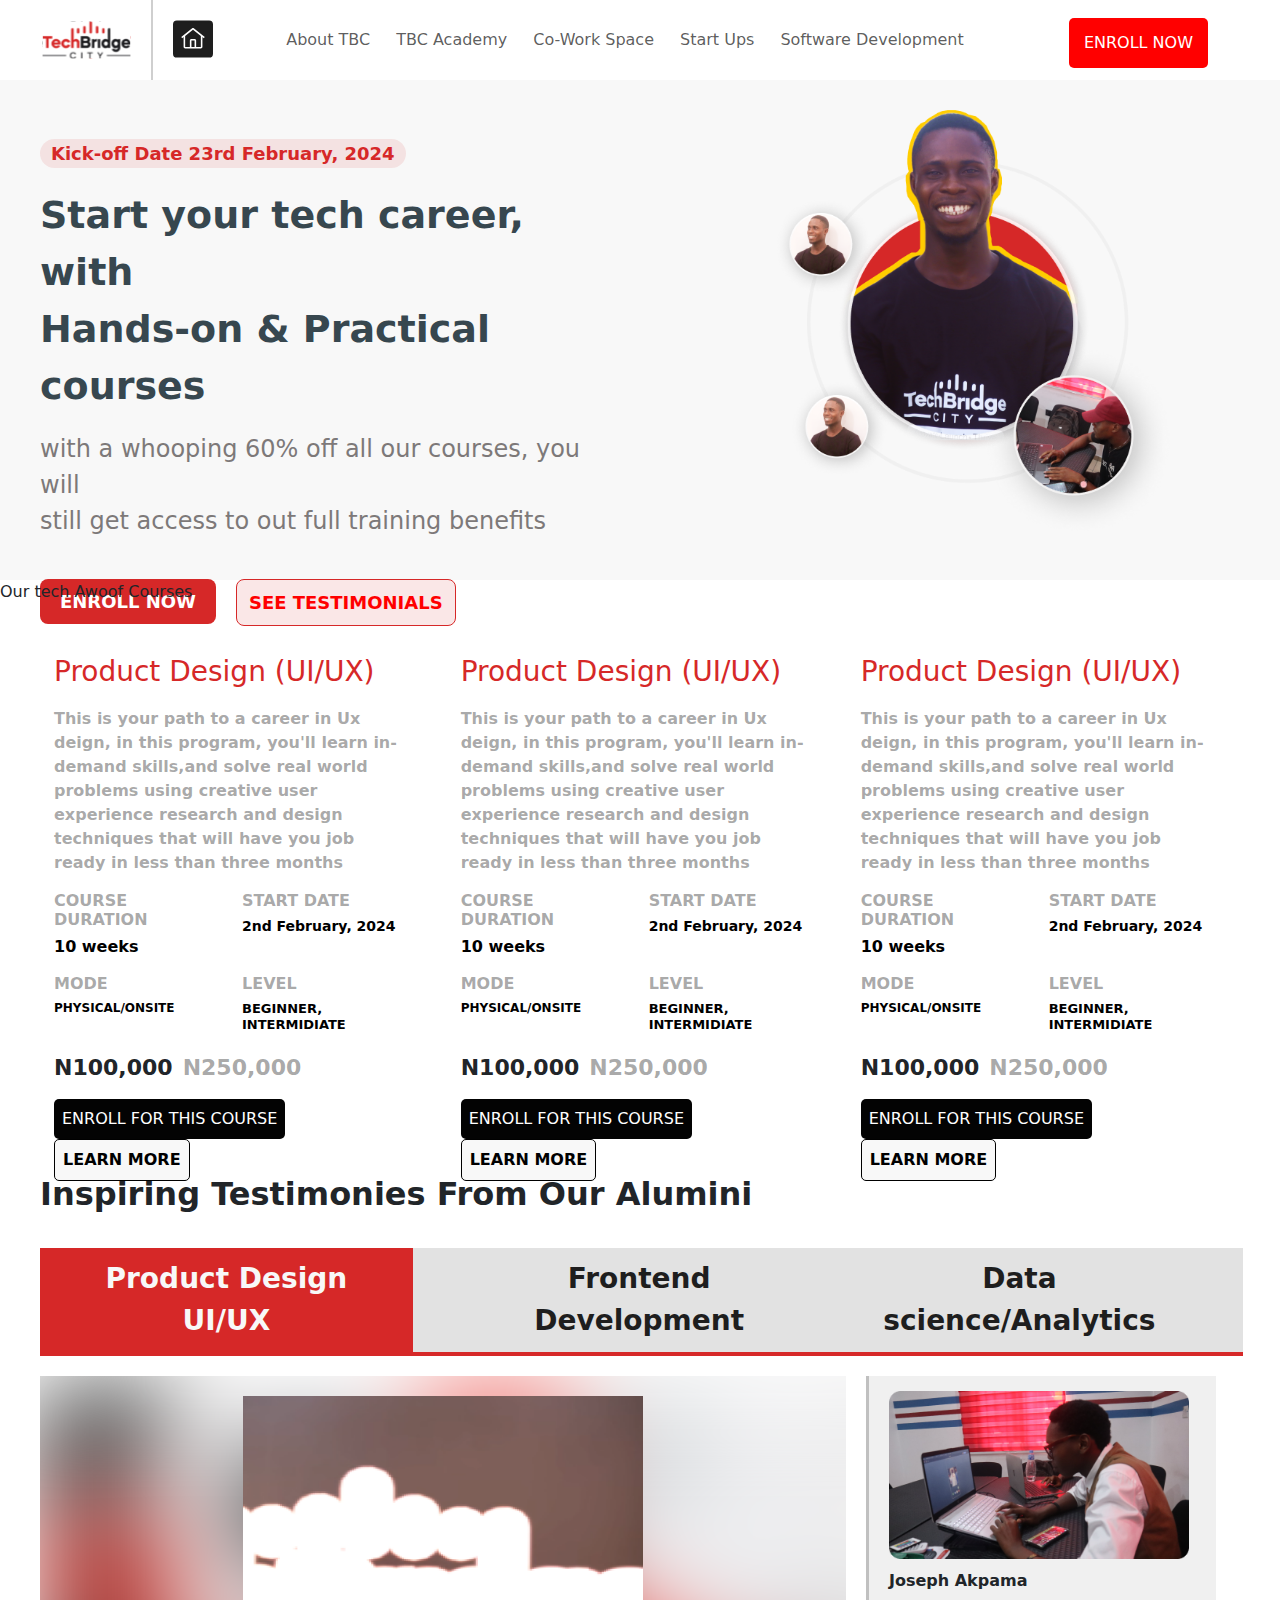
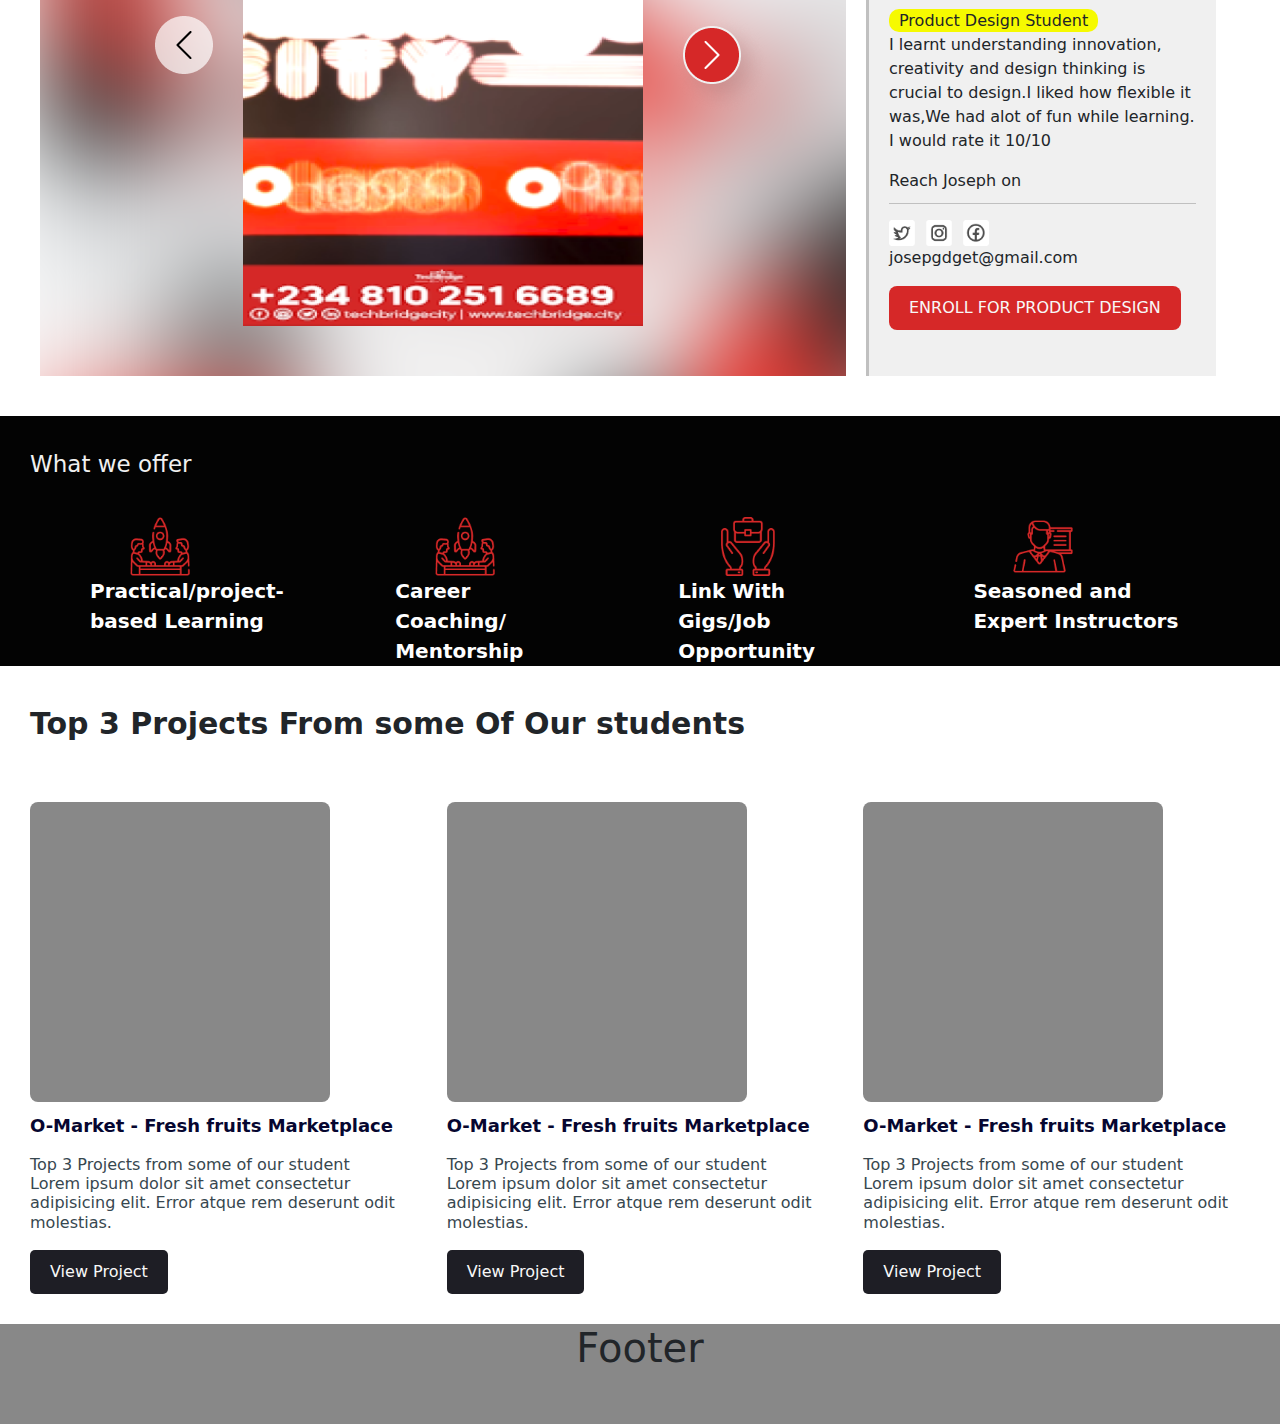
==== index.html @ 668bcd6c "created repository" ====
<!DOCTYPE html>
<html>
<head>
	<meta charset="utf-8">
	<meta name="viewport" content="width=device-width, initial-scale=1">
	<title>Task</title>
	<link rel="stylesheet" type="text/css" href="style.css">
	<link rel="stylesheet" href="https://cdn.jsdelivr.net/npm/bootstrap@5.3.2/dist/css/bootstrap.min.css">
	<link rel="stylesheet" href="https://cdnjs.cloudflare.com/ajax/libs/font-awesome/4.7.0/css/font-awesome.min.css">
	<script src="https://cdn.jsdelivr.net/npm/bootstrap@5.3.2/dist/js/bootstrap.bundle.min.js"></script>
</head>
<body>
	<nav class="navbar navbar-expand-lg background">
		<div class="container-fluid">
		  <div class="logo-div"><img src="images/TBC logo.svg" class="logo"></div>
		  <div class="icon-div"><img src="images/Bottons.svg" class="home-icon"></div>
		  <button class="navbar-toggler" type="button" data-bs-toggle="collapse" data-bs-target="#navbarSupportedContent" aria-controls="navbarSupportedContent" aria-expanded="false" aria-label="Toggle navigation">
			<span class="navbar-toggler-icon"></span>
		  </button>
		  <div class="collapse navbar-collapse" id="navbarSupportedContent">
			<ul class="navbar-nav mx-auto mb-2 mb-lg-0">
			  <li class="nav-item">
				<a class="nav-link about" aria-current="page" href="#">About TBC</a>
			  </li>
			  <li class="nav-item">
				<a class="nav-link" href="#">TBC Academy</a>
			  </li>
			  </li>
			  <li class="nav-item">
				<a class="nav-link work-space" href="#">Co-Work Space</a>
			  </li>
			  <li class="nav-item">
				<a class="nav-link start-ups" href="#">Start Ups</a>
			  </li>
			  <li class="nav-item">
				<a class="nav-link software-dev" href="#">Software Development</a>
			  </li>
			</ul>
			<div class="button-div"><button class="button">ENROLL NOW</button></div>
		  </div>
		</div>
		
	  </nav>

  <div class="hero-container">
	<div class="hero-block">
		<span class="Kick-off date">Kick-off Date 23rd February, 2024</span>
		<div class="tech-career"><p>Start your tech career, with <br>Hands-on & Practical courses</p></div>
		<p class="sub-text">with a whooping 60% off all our courses, you will <br>still get access to out full training benefits</p>
		<div class="hero-button-div">
			<div class="enroll-button-div"><button class="enroll-button">ENROLL NOW</button></div>
			<div class="testi-button-div"><button class="testimonial-button"><div class="play-icon-div"><img src="" class="play-icon"></div>SEE TESTIMONIALS</button></div>
		</div>
	</div>

	<div class="hero-image"><img src="images/right frame grou.png " class="image"></div>
  </div>

  <p id="section-course"> Our tech Awoof Courses </p>

   <div class="parent-div-1">
	<div class="col-md-4">
		<div class="product-card px-4">
			<h3 class="product-design">Product Design (UI/UX)</h3>
			<p class="text-sub text-justify">This is your path to a career in Ux deign, in this program, you'll learn in-demand skills,and solve real world problems using creative user experience
				research and design techniques that will have you job ready in less than three months </p>
			
				<div class="row">
					<div class="col-6 time-duration ">
						<h6 class="duration grey text-uppercase">COURSE DURATION</h6>
						<h6 class="num-wk bold">10 weeks</h6>
					</div>
					<div class="col-6 time-duration">
						<h5 class="full-date grey text-uppercase">Start date</h5>
						<h5 class="level bold">2nd February, 2024</h5>
					</div>
				</div>

				<div class="row">
					<div class="col-6 duration">
						<h6 class="mode grey text-uppercase ">Mode</h6>
						<h6 class="phys bold">PHYSICAL/ONSITE</h6>
					</div>
				
					<div class="col-6 duration">
						<h6 class="level-level grey text-uppercase">level</h6>
						<h6 class=" beginner bold">BEGINNER, INTERMIDIATE</h6>
					</div>
				</div>
				<div class="money-div"><div class="price-tag ">N100,000</div> <div class="price-tag price">N250,000</div></div>
				
				<div class="course-button-div"><button class="course-button">ENROLL FOR THIS COURSE</button> <button class="learn-button">LEARN MORE</button></div>

		</div>
		
    </div>

	<div class="product-card px-4">
		<h3 class="product-design">Product Design (UI/UX)</h3>
		<p class="text-sub text-justify">This is your path to a career in Ux deign, in this program, you'll learn in-demand skills,and solve real world problems using creative user experience
			research and design techniques that will have you job ready in less than three months </p>
		
			<div class="row">
				<div class="col-6 time-duration ">
					<h6 class="duration grey text-uppercase">COURSE DURATION</h6>
					<h6 class="num-wk bold">10 weeks</h6>
				</div>
				<div class="col-6 time-duration">
					<h5 class="full-date grey text-uppercase">Start date</h5>
					<h5 class="level bold">2nd February, 2024</h5>
				</div>
			</div>

			<div class="row">
				<div class="col-6 duration">
					<h6 class="mode grey text-uppercase ">Mode</h6>
					<h6 class="phys bold">PHYSICAL/ONSITE</h6>
				</div>
			
				<div class="col-6 duration">
					<h6 class="level-level grey text-uppercase">level</h6>
					<h6 class=" beginner bold">BEGINNER, INTERMIDIATE</h6>
				</div>
			</div>
			<div class="money-div"><div class="price-tag ">N100,000</div> <div class="price-tag price">N250,000</div></div>
			
			<div class="course-button-div"><button class="course-button">ENROLL FOR THIS COURSE</button> <button class="learn-button">LEARN MORE</button></div>

	</div>

	<div class="product-card px-4">
		<h3 class="product-design">Product Design (UI/UX)</h3>
		<p class="text-sub text-justify">This is your path to a career in Ux deign, in this program, you'll learn in-demand skills,and solve real world problems using creative user experience
			research and design techniques that will have you job ready in less than three months </p>
		
			<div class="row">
				<div class="col-6 time-duration ">
					<h6 class="duration grey text-uppercase">COURSE DURATION</h6>
					<h6 class="num-wk bold">10 weeks</h6>
				</div>
				<div class="col-6 time-duration">
					<h5 class="full-date grey text-uppercase">Start date</h5>
					<h5 class="level bold">2nd February, 2024</h5>
				</div>
			</div>

			<div class="row">
				<div class="col-6 duration">
					<h6 class="mode grey text-uppercase ">Mode</h6>
					<h6 class="phys bold">PHYSICAL/ONSITE</h6>
				</div>
			
				<div class="col-6 duration">
					<h6 class="level-level grey text-uppercase">level</h6>
					<h6 class=" beginner bold">BEGINNER, INTERMIDIATE</h6>
				</div>
			</div>
			<div class="money-div"><div class="price-tag ">N100,000</div> <div class="price-tag price">N250,000</div></div>
			
			<div class="course-button-div"><button class="course-button">ENROLL FOR THIS COURSE</button> <button class="learn-button">LEARN MORE</button></div>

	</div>
	
  </div> 
 

  <div class="testimony-section">Inspiring Testimonies From Our Alumini</div>
  <div class="testimony-courses">
	<div class="design-course courses">Product Design UI/UX</div>
	<div class="frontend-course courses">Frontend Development</div>
	<div class="analytics-course courses">Data science/Analytics</div>
  </div> 

  <div class="design-course-section">
	<div class="background-vid">
		<div><img src="images/ph_caret-up-light-1.png" class="arrow-left"></div>
		 <img src="images/Rectangle 3.png" class="vid">
		<div><img src="images/ph_caret-up-light.png" class="arrow-right"></div>
		</div>
	<div class="student-info">
		<div class="design-student-image"><img src="images/Rectangle 9.png" class="student-image"></div>
		<p class="name">Joseph Akpama</p>
		<span class="design-student">Product Design Student</span>
		<p class="joseph-work">I learnt understanding innovation, creativity and design thinking is crucial to design.I liked how flexible it was,We had alot of fun while learning. I would rate it 10/10</p>
		<p class="react">Reach Joseph on</p>
		<div><img src="images/Frame 81.png" class="social-media" ></div>
		<p>josepgdget@gmail.com</p>
		<button class="product-button">ENROLL FOR PRODUCT DESIGN </button>
	</div>
  </div> 

  <div class="offer-section">
	  <div><h4 class="offer-text"> What we offer</h4></div>

	  <div class="offer-list">
		<div class="offer-div">
			<img src="images/Capa_1.png" class="offer-image">
			<div class="project-based write-up">Practical/project-based Learning</div>
		</div>

		<div class="offer-div">
			<img src="images/Capa_1.png" class="capa offer-image">
			<div class="mentorship write-up">Career Coaching/ Mentorship</div>
		</div>

		<div class="offer-div">
			<img src="images/Layer_2.png" class="Layer-2 offer-image">
			<div class="gig write-up">Link With Gigs/Job Opportunity</div>
		</div>

		<div class="offer-div">
			<img src="images/Frame-1.png" class="frame-1 offer-image">
			<div class="instuctors write-up">Seasoned and Expert Instructors</div>
		</div>

	</div>

  </div>

  <div class="top-project">
		<h2 class="project-heading" >Top 3 Projects From some Of Our students</h2>
		<div class="projects">
			<div class="project-div" >
				<div class="rectangle"></div>
				<p class="project-name">O-Market - Fresh fruits Marketplace</p>
				<h6 class="project-writeup">Top 3 Projects from some of our student Lorem ipsum dolor sit amet consectetur adipisicing elit. Error atque rem deserunt odit molestias.</h6>
				<button class="view-project"> View Project</button>
			</div>

			<div class="project-div">
				<div class="rectangle"></div>
				<p class="project-name">O-Market - Fresh fruits Marketplace</p>
				<h6 class="project-writeup">Top 3 Projects from some of our student Lorem ipsum dolor sit amet consectetur adipisicing elit. Error atque rem deserunt odit molestias.</h6>
				<button class="view-project"> View Project</button>
			</div>

			<div class="project-div">
				<div class="rectangle"></div>
				<p class="project-name">O-Market - Fresh fruits Marketplace</p>
				<h6 class="project-writeup">Top 3 Projects from some of our student Lorem ipsum dolor sit amet consectetur adipisicing elit. Error atque rem deserunt odit molestias.</h6>
				<button class="view-project"> View Project</button>
			</div>

		</div>

  </div>

  <div class="footer-div"><footer class="footer"><h1>Footer</h1></footer></div>
</body>
</html>
---- style.css ----
body{
    font-family: Georama;
}
.background{
    height: 80px;
    /* background: red; */
}
.logo-div{
    padding-left: 30px;
}
.navbar-collapse{
    padding-right: 60px;
}
.nav-link{
    font-size: 22px;
}
.nav-item{
    margin-right: 10px;
}
.icon-div{
    margin-left: 20px;
    padding-left: 20px;
    padding-top: 20px;
    width: 40px;
    border-left: 2px solid #cfcfcf;
    height: 80px;
}
.home-icon{
    width: 40px;
}
.button-div{
    margin-top: 15px;
}
.button{
    margin-top: -10px;
    background-color: red;
    color: white;
    padding: 13px 15px;
    border: none;
    text-align: center;
    display: inline-block;
    font-size: 16px;
    text-decoration: none;
    border-radius: 5px;
} 
.hero-image{
    float: right;
    margin-top: 20px;
    margin-left: 80px;
    padding-left: 40px;
}
.image{
    width: 80%;
}
.hero-container{
    width: 100%;
    display: flex;
     background: #f8f8f8; 
    height: 500px;
}
.hero-block{
    padding-top: 30px;
    width: 50%;
    margin-left: 40px;
    margin-right: 30px;
    margin-top: 30px;
}
.date{
    background: rgba(214, 40, 40, 0.10);
    color: #d62828;
    font-weight: 600;
    font-size: 18px;
    border-radius: 15px;
    padding: 4px 11px;
    margin-top: 10px;
}
.tech-career{
    margin-top: 20px;
    color: #37474f;
    font-size: 38px;
    font-weight: 700;
}
.sub-text{
    color: #7d7979;
    font-size: 24px;
    font-weight: 500;
}
.hero-button-div{
    display: flex;
    margin-top: 40px;
}
.enroll-button-div{
    margin-right: 20px;
}
.enroll-button, .testimonial-button{
    background-color: #d62828;
    color: white;
    border: none;
    text-align: center;
    font-size: 18px;
    font-weight: 600;
    text-decoration: none;
    border-radius: 8px;
}
.enroll-button{
    padding: 9px 20px;
}
.testimonial-button{
    justify-content: center;
    color: red;
    border: 1px solid #d62828;
    background: #fae7e7; 
    padding: 9px 12px;
    display: flex;
}
/* .play-icon-div{
    background: #d62828;
    padding: 8px;
    border-radius: 100px;
    /* height: 20px; */
    /* width: 40px; */
    /* margin-right: 10px; */
/* } */ */
/* .play-icon{
    width: 18px;
    padding-left: 0px;
    background: darkred;
} */

#section-course{
    padding-top: 50px;
    padding-left: 30px;
    margin-right: 30px;
    color: #ff0000;
    font-size: 30px;
    font-weight: 700;
}
.parent-div-1{
    display: flex;
    height: 550px;
    width: 100%;
    /* background-color: red; */
    padding-top: 20px;
    padding-left: 30px;
    padding-right: 30px;
}
 .product-card{
    background: #ffff;
   border-radius: 10px;
    height: 471px;
    width: 400px;
    /* margin-right: 30px; */
     /* padding-left: 12px;  */
    
} 
.product-design{
    padding-top: 15px;
    color: #d62828;
}
.text-sub{
    font-size: 16px;
    line-height: 24px;
    padding-top: 10px;
    font-weight: 600;
    color: #1e1e1e66;
}
.row{
    padding-bottom: 10px;
}
.time-duration{
    font-size: 12px;
    /* padding: 0!important; */
}
.grey{
    color: #1e1e1e66;
    font-weight: 600;
}
.bold{
    color: black;
    font-weight: 600;
}
.phys{
    font-size: 12px;
}
.full-date{
    font-size: 16px;
}
.beginner{
    font-size: 13px;
}
.level{
    font-size: 14px;
}
.money-div{
    display: flex;
}
.price-tag{
    font-size: 22px;
    font-weight: 600;
    margin-right: 10px;
}
.price{
    color: #1e1e1e66;
}
.course-button-div{
    padding-top: 15px;
}
.course-button{
    background: #030303;
    border-radius: 5px;
    padding: 8px 8px;
    font-weight: 400;
    font-size: 16px;
    color: #ffff;
    border: none;
    text-decoration: none;
    margin-right: 10px;
}
.course-button:hover{
    background: #c00000;
    color: #fff;
}
.learn-button{
    background: #f8f8f8;
    color: black;
    padding: 8px 8px;
    border: 1px solid black;
    border-radius: 5px;
    font-weight: 600;
    font-size: 16px;
}
.learn-button:hover {
    border: 2px solid#d61a1a;
}

.testimony-section{
    font-size: 32px;
    font-weight: 600;
    padding-left: 40px;
}
.testimony-courses{
    display: flex;
    background: #e2e2e2;
    width: 94%;
    justify-content: space-between;
    align-items: center;
    text-align: center;
    align-self: center; 
    margin-left: 40px ;
    margin-top: 30px;
    border-bottom: 4px solid #d62828;
    /* margin-right: 70px; */
}
.courses{
    font-size: 28px;
    margin-right: 70px;
    color: #1e1e1e;
    font-weight: 600;
}
.design-course{
    background: #d62828;
    color: #f8f8f8;
    padding: 10px 40px;
}
.design-course-section{
    display: flex;
    width: 100%;
    /* background-color: red; */
    padding-left: 40px;
}
.background-vid{
    display: flex;
    justify-content: center;
    min-height: 600px;
    display: flex;
    margin-top: 20px;
    background-image: url(images/Background\ 6.svg);
    width: 65%;
}
.arrow-left{
    margin: 110px 30px 0 10px;
    padding-top: 130px;
    padding-left: 40px;
    /* background: red; */
}
.vid{
    /* margin-left: 30px; */
    width: 400px ;
    height: 550px;
    padding-top: 20px;
}
.arrow-right{
    margin: 110px 10px 0 30px;
    padding-top: 130px;
    /* background: yellow; */
}
.student-info{
    width: 350px;
    padding: 15px 20px;
    border-radius: 0px;
    border-left: 3px solid #c0c0c0;
    background-color: #f0f0f0;
    margin-top: 20px;  
    margin-left: 20px;
}

.student-image{
    width: 300px;
}
.name{
    padding-top: 10px;
    font-weight: 600;
}
.design-student{
    background: rgb(246, 250, 0);
    padding: 2px 10px;
    border-radius: 10px;
    font-weight: 500;
}
.react{
    padding-bottom: 10px;
    border-bottom: 1px solid #c0c0c0;
}
.social-media{
    width: 100px;
}
.product-button{
    background: #d62828;
    color: #f8f8f8;
    border-radius: 8px;
    border: none;
    padding: 10px 20px;
}
.product-button:hover{
    background: #030303;
    color: #fff;
}
.offer-section{
    padding-top: 30px; 
    margin-top: 40px;
    background: #030303;
    min-height: 250px;
    width: 100%;
    /* display: flex; */
}
.offer-list{
    display: flex;
    padding-top: 30px;
    padding-left: 90px;
    
}
.offer-text{
    font-size: 23px;
    color: #f0f0f0;
    padding-top: 5px;
    padding-left: 30px;
}
.offer-div{
    margin-right: 100px;
}
.write-up{
    color: white;
    font-weight: 600;
    font-size: 20px;
}
.offer-image{
    padding-left: 40px;
    width: 100px;
}
.top-project{
    min-height: 500px;
    padding-top: 40px;
    padding-left: 30px;
    /* padding-right: 30px; */
    /* display: flex; */
    /* width: 100%; */
}
.project-heading{
    padding-bottom: 30px;
    font-size: 30px;
    font-weight: 600;
}
.projects{
    /* margin-left: 100px; */
    display: flex;
    justify-content: space-between;
    align-items: center;
    /* background: #d62828; */
    margin-top: 30px;
    width: 100%;
}
.project-div{
    margin-right: 50px;
}
.rectangle{
    background: #888888;
    width: 300px;
    height: 300px;
    border-radius: 8px;
}
.project-name{
    padding-top: 10px ;
    color: #060630;
    font-weight: 600;
    font-size: 18px;
}
.project-writeup{
    color:  #37474f;
    padding-bottom: 10px;
}
.view-project{
    border: none;
    padding: 10px 20px;
    border-radius: 5px;
    background-color: #1e1e25;
    color: #f8f8f8;
}
.footer-div{
    margin-top: 30px;
    height: 100px;
    background: #888888;
    display: flex;
    justify-content: center;
    text-align: center;
}

@media  screen and (max-width: 1200px){
    .tech-career {
        color: #37474f;
        font-size: 33px;
    }
    .sub-text {
        font-size: 20px;
    }
    .write-up {
        color: white;
        font-weight: 600;
        font-size: 19px;
    }
}
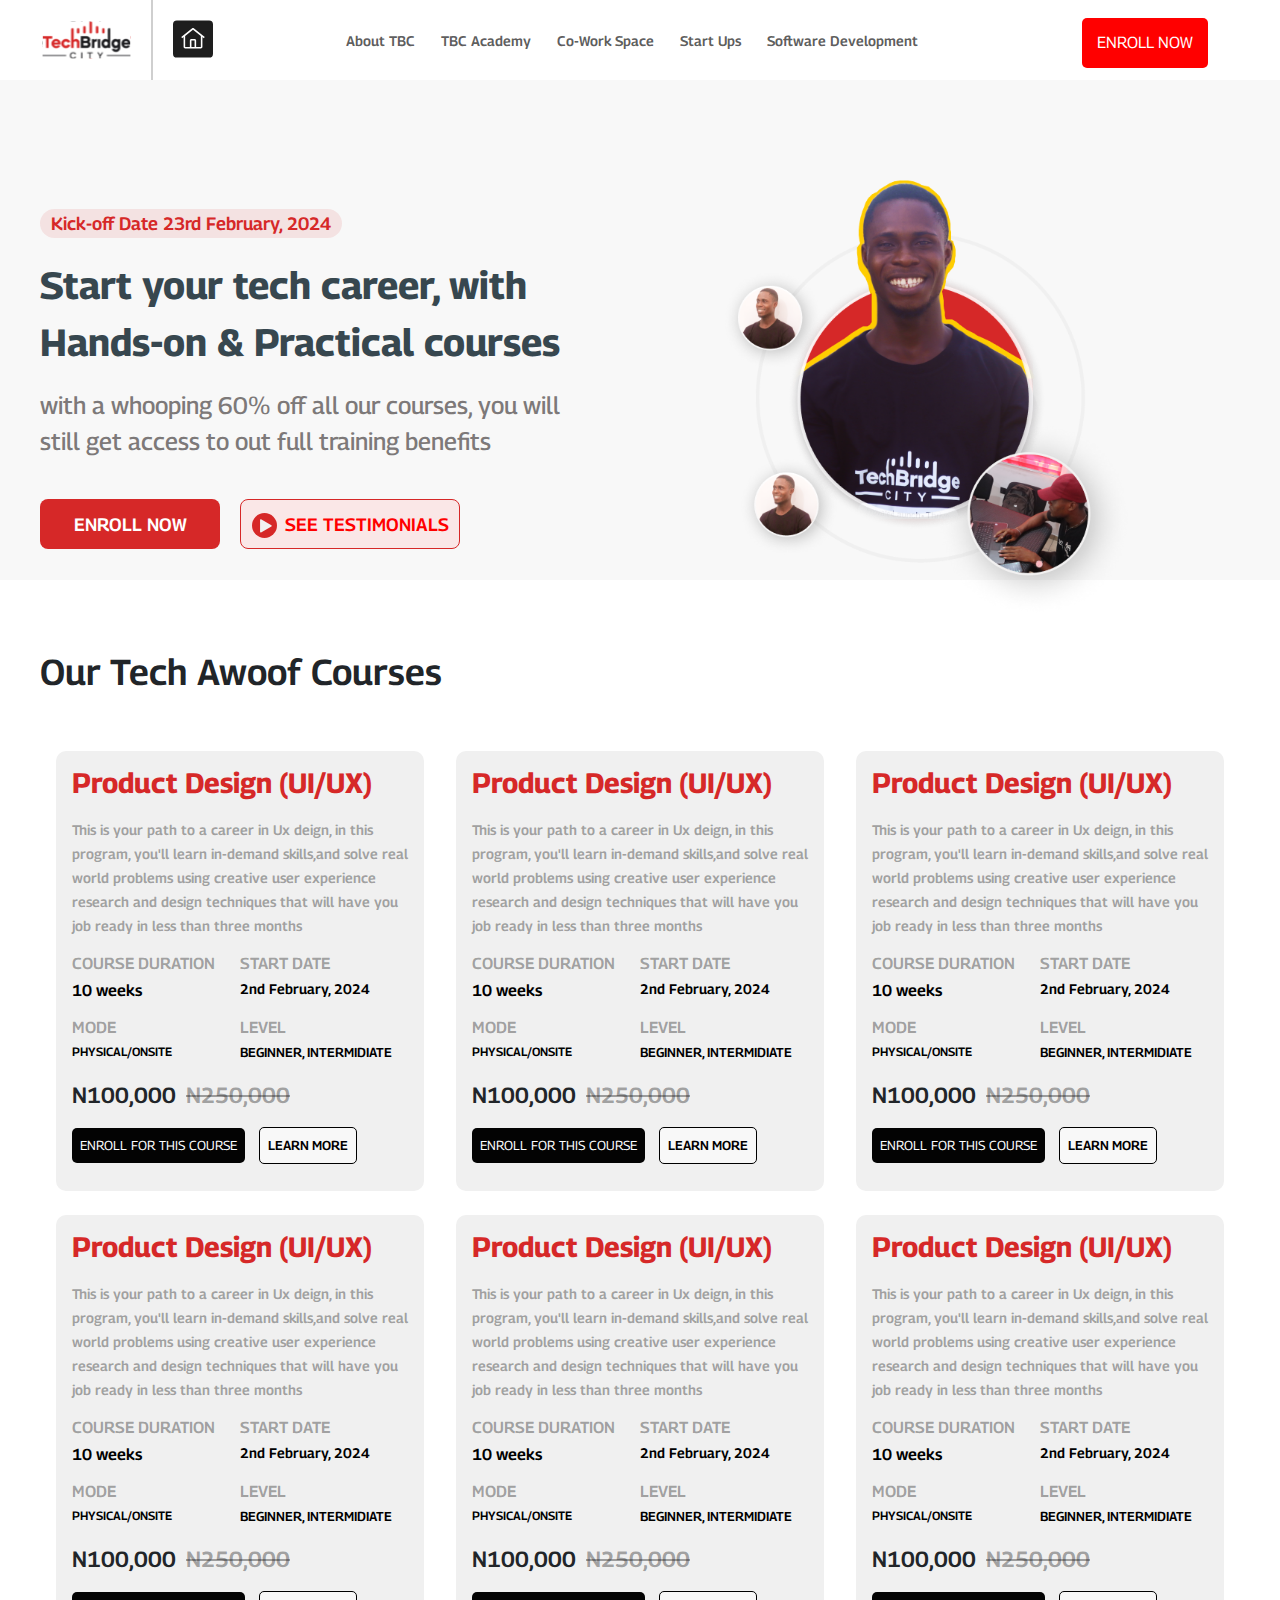
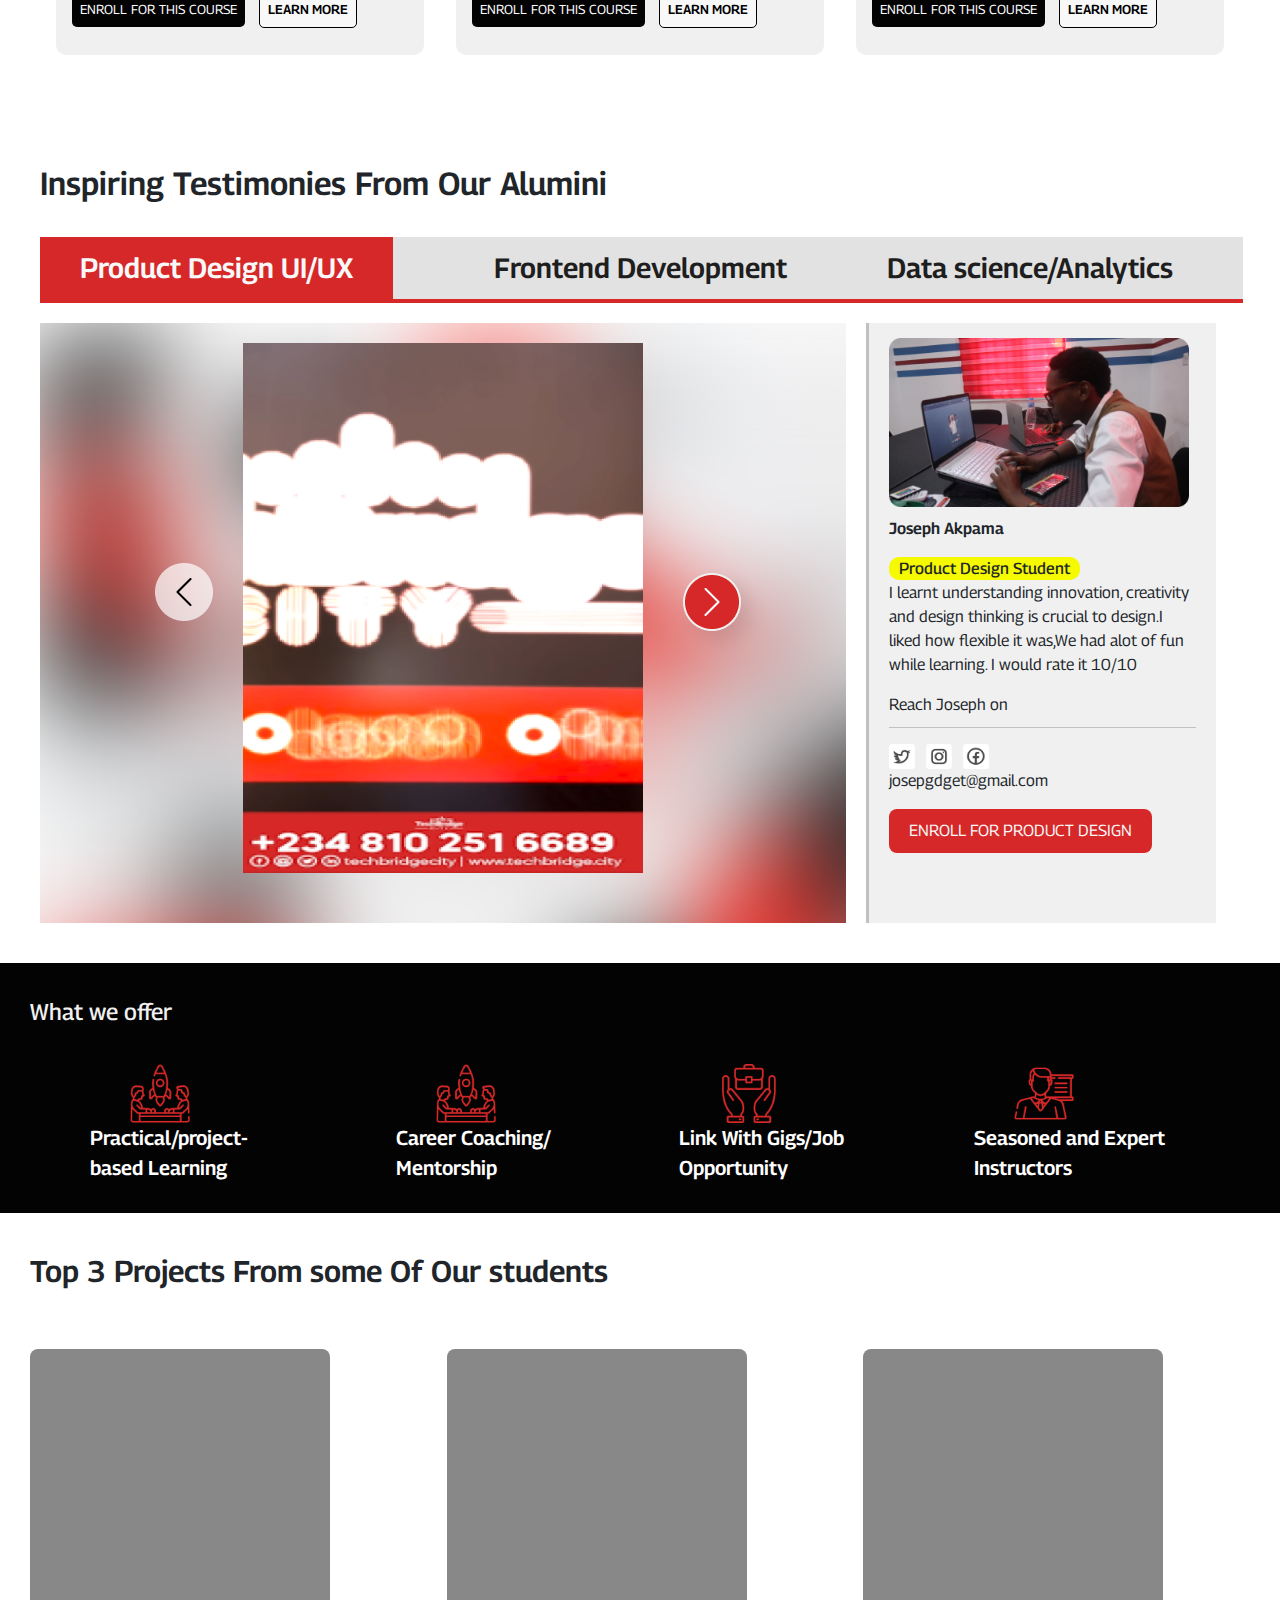
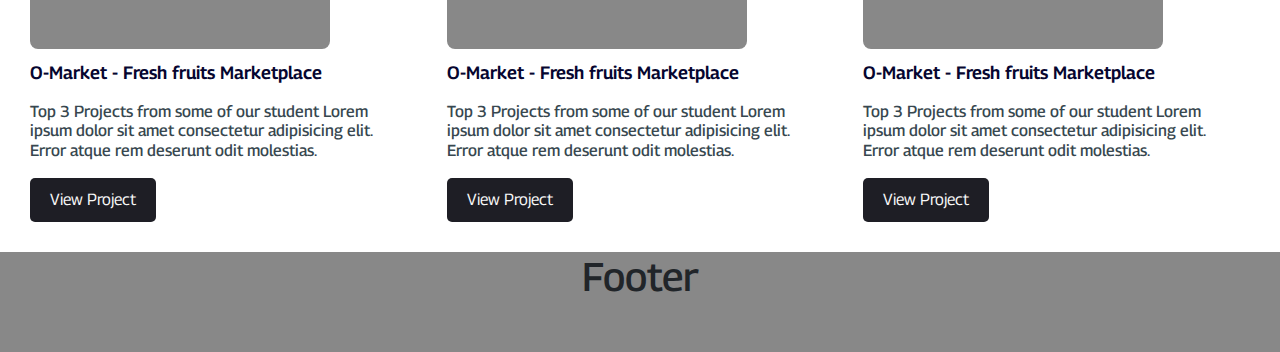
==== commit cf32ff60: "fixed UI concerns before responsiveness" ====
--- a/index.html
+++ b/index.html
@@ -4,10 +4,18 @@
 	<meta charset="utf-8">
 	<meta name="viewport" content="width=device-width, initial-scale=1">
 	<title>Task</title>
-	<link rel="stylesheet" type="text/css" href="style.css">
-	<link rel="stylesheet" href="https://cdn.jsdelivr.net/npm/bootstrap@5.3.2/dist/css/bootstrap.min.css">
+
+	<!-- <link rel="stylesheet" href="https://cdn.jsdelivr.net/npm/bootstrap@5.3.2/dist/css/bootstrap.min.css"> -->
+	<link rel="stylesheet" href="./assets/bootstrap/css/bootstrap.min.css" />
+    <link rel="stylesheet" href="" />
 	<link rel="stylesheet" href="https://cdnjs.cloudflare.com/ajax/libs/font-awesome/4.7.0/css/font-awesome.min.css">
-	<script src="https://cdn.jsdelivr.net/npm/bootstrap@5.3.2/dist/js/bootstrap.bundle.min.js"></script>
+	<link rel="stylesheet" href="./assets/fontawesome-free-6.1.1-web/css/all.min.css">
+	
+	<link rel="stylesheet" type="text/css" href="./style.css">
+	<!-- Fonts -->
+	<link href='https://fonts.googleapis.com/css?family=Georama' rel='stylesheet'>
+	<script src="./assets/bootstrap/js/bootstrap.min.js"></script>
+	<!-- <script src="https://cdn.jsdelivr.net/npm/bootstrap@5.3.2/dist/js/bootstrap.bundle.min.js"></script> -->
 </head>
 <body>
 	<nav class="navbar navbar-expand-lg background">
@@ -40,128 +48,297 @@
 		  </div>
 		</div>
 		
-	  </nav>
-
-  <div class="hero-container">
-	<div class="hero-block">
-		<span class="Kick-off date">Kick-off Date 23rd February, 2024</span>
-		<div class="tech-career"><p>Start your tech career, with <br>Hands-on & Practical courses</p></div>
-		<p class="sub-text">with a whooping 60% off all our courses, you will <br>still get access to out full training benefits</p>
-		<div class="hero-button-div">
-			<div class="enroll-button-div"><button class="enroll-button">ENROLL NOW</button></div>
-			<div class="testi-button-div"><button class="testimonial-button"><div class="play-icon-div"><img src="" class="play-icon"></div>SEE TESTIMONIALS</button></div>
-		</div>
+	</nav>
+
+	<div class="hero-container section d-none d-lg-flex">
+		
+		<div class="hero-block">
+			<span class="Kick-off date">Kick-off Date 23rd February, 2024</span>
+			<div class="tech-career"><p>Start your tech career, with <br>Hands-on & Practical courses</p></div>
+			<p class="sub-text">with a whooping 60% off all our courses, you will <br>still get access to out full training benefits</p>
+			<div class="hero-button-div">
+				<div class="enroll-button-div"><button class="enroll-button">ENROLL NOW</button></div>
+				<div class="testi-button-div"><button class="testimonial-button"><div class="play-icon-div"><img src="./images/play-icon.svg" class="play-icon me-2"></div>SEE TESTIMONIALS</button></div>
+			</div>
+		</div>
+
+		<div class="hero-image"><img src="images/right frame grou.png " class="image"></div>
 	</div>
 
-	<div class="hero-image"><img src="images/right frame grou.png " class="image"></div>
+  <div class="section">
+	<h2 class="section-heading">Our Tech Awoof Courses </h2>
+	<div class="parent-div-1 row">
+		<div class="col-lg-4 mb-4 col-sm-6">
+			<div class="product-card mx-3 px-3">
+				<h3 class="product-design">Product Design (UI/UX)</h3>
+				<p class="text-sub text-justify">
+					This is your path to a career in Ux deign, in this program, you'll learn in-demand skills,and solve real world problems using creative user experience
+					research and design techniques that will have you job ready in less than three months 
+				</p>
+				
+				<div class="row">
+					<div class="col-6 time-duration ">
+						<h6 class="duration grey text-uppercase">COURSE DURATION</h6>
+						<h6 class="num-wk bold">10 weeks</h6>
+					</div>
+					<div class="col-6 time-duration">
+						<h5 class="full-date grey text-uppercase">Start date</h5>
+						<h5 class="level bold">2nd February, 2024</h5>
+					</div>
+				</div>
+
+				<div class="row">
+					<div class="col-6 duration">
+						<h6 class="mode grey text-uppercase ">Mode</h6>
+						<h6 class="phys bold">PHYSICAL/ONSITE</h6>
+					</div>
+				
+					<div class="col-6 duration">
+						<h6 class="level-level grey text-uppercase">level</h6>
+						<h6 class=" beginner bold">BEGINNER, INTERMIDIATE</h6>
+					</div>
+				</div>
+				
+				<div class="money-div">
+					<div class="price-tag ">N100,000</div> 
+					<div class="price-tag price"><s>N250,000</s></div>
+				</div>
+				
+				<div class="course-button-div">
+					<button class="course-button">ENROLL FOR THIS COURSE</button> 
+					<button class="learn-button">LEARN MORE</button>
+				</div>
+	
+			</div>
+			
+		</div>
+		<div class="col-lg-4 mb-4 col-sm-6">
+			<div class="product-card mx-3 px-3">
+				<h3 class="product-design">Product Design (UI/UX)</h3>
+				<p class="text-sub text-justify">
+					This is your path to a career in Ux deign, in this program, you'll learn in-demand skills,and solve real world problems using creative user experience
+					research and design techniques that will have you job ready in less than three months 
+				</p>
+				
+				<div class="row">
+					<div class="col-6 time-duration ">
+						<h6 class="duration grey text-uppercase">COURSE DURATION</h6>
+						<h6 class="num-wk bold">10 weeks</h6>
+					</div>
+					<div class="col-6 time-duration">
+						<h5 class="full-date grey text-uppercase">Start date</h5>
+						<h5 class="level bold">2nd February, 2024</h5>
+					</div>
+				</div>
+
+				<div class="row">
+					<div class="col-6 duration">
+						<h6 class="mode grey text-uppercase ">Mode</h6>
+						<h6 class="phys bold">PHYSICAL/ONSITE</h6>
+					</div>
+				
+					<div class="col-6 duration">
+						<h6 class="level-level grey text-uppercase">level</h6>
+						<h6 class=" beginner bold">BEGINNER, INTERMIDIATE</h6>
+					</div>
+				</div>
+				
+				<div class="money-div">
+					<div class="price-tag ">N100,000</div> 
+					<div class="price-tag price"><s>N250,000</s></div>
+				</div>
+				
+				<div class="course-button-div">
+					<button class="course-button">ENROLL FOR THIS COURSE</button> 
+					<button class="learn-button">LEARN MORE</button>
+				</div>
+	
+			</div>
+			
+		</div>
+		<div class="col-lg-4 mb-4 col-sm-6">
+			<div class="product-card mx-3 px-3">
+				<h3 class="product-design">Product Design (UI/UX)</h3>
+				<p class="text-sub text-justify">
+					This is your path to a career in Ux deign, in this program, you'll learn in-demand skills,and solve real world problems using creative user experience
+					research and design techniques that will have you job ready in less than three months 
+				</p>
+				
+				<div class="row">
+					<div class="col-6 time-duration ">
+						<h6 class="duration grey text-uppercase">COURSE DURATION</h6>
+						<h6 class="num-wk bold">10 weeks</h6>
+					</div>
+					<div class="col-6 time-duration">
+						<h5 class="full-date grey text-uppercase">Start date</h5>
+						<h5 class="level bold">2nd February, 2024</h5>
+					</div>
+				</div>
+
+				<div class="row">
+					<div class="col-6 duration">
+						<h6 class="mode grey text-uppercase ">Mode</h6>
+						<h6 class="phys bold">PHYSICAL/ONSITE</h6>
+					</div>
+				
+					<div class="col-6 duration">
+						<h6 class="level-level grey text-uppercase">level</h6>
+						<h6 class=" beginner bold">BEGINNER, INTERMIDIATE</h6>
+					</div>
+				</div>
+				
+				<div class="money-div">
+					<div class="price-tag ">N100,000</div> 
+					<div class="price-tag price"><s>N250,000</s></div>
+				</div>
+				
+				<div class="course-button-div">
+					<button class="course-button">ENROLL FOR THIS COURSE</button> 
+					<button class="learn-button">LEARN MORE</button>
+				</div>
+	
+			</div>
+			
+		</div>
+		<div class="col-lg-4 mb-4 col-sm-6">
+			<div class="product-card mx-3 px-3">
+				<h3 class="product-design">Product Design (UI/UX)</h3>
+				<p class="text-sub text-justify">
+					This is your path to a career in Ux deign, in this program, you'll learn in-demand skills,and solve real world problems using creative user experience
+					research and design techniques that will have you job ready in less than three months 
+				</p>
+				
+				<div class="row">
+					<div class="col-6 time-duration ">
+						<h6 class="duration grey text-uppercase">COURSE DURATION</h6>
+						<h6 class="num-wk bold">10 weeks</h6>
+					</div>
+					<div class="col-6 time-duration">
+						<h5 class="full-date grey text-uppercase">Start date</h5>
+						<h5 class="level bold">2nd February, 2024</h5>
+					</div>
+				</div>
+
+				<div class="row">
+					<div class="col-6 duration">
+						<h6 class="mode grey text-uppercase ">Mode</h6>
+						<h6 class="phys bold">PHYSICAL/ONSITE</h6>
+					</div>
+				
+					<div class="col-6 duration">
+						<h6 class="level-level grey text-uppercase">level</h6>
+						<h6 class=" beginner bold">BEGINNER, INTERMIDIATE</h6>
+					</div>
+				</div>
+				
+				<div class="money-div">
+					<div class="price-tag ">N100,000</div> 
+					<div class="price-tag price"><s>N250,000</s></div>
+				</div>
+				
+				<div class="course-button-div">
+					<button class="course-button">ENROLL FOR THIS COURSE</button> 
+					<button class="learn-button">LEARN MORE</button>
+				</div>
+	
+			</div>
+			
+		</div>
+		<div class="col-lg-4 mb-4 col-sm-6">
+			<div class="product-card mx-3 px-3">
+				<h3 class="product-design">Product Design (UI/UX)</h3>
+				<p class="text-sub text-justify">
+					This is your path to a career in Ux deign, in this program, you'll learn in-demand skills,and solve real world problems using creative user experience
+					research and design techniques that will have you job ready in less than three months 
+				</p>
+				
+				<div class="row">
+					<div class="col-6 time-duration ">
+						<h6 class="duration grey text-uppercase">COURSE DURATION</h6>
+						<h6 class="num-wk bold">10 weeks</h6>
+					</div>
+					<div class="col-6 time-duration">
+						<h5 class="full-date grey text-uppercase">Start date</h5>
+						<h5 class="level bold">2nd February, 2024</h5>
+					</div>
+				</div>
+
+				<div class="row">
+					<div class="col-6 duration">
+						<h6 class="mode grey text-uppercase ">Mode</h6>
+						<h6 class="phys bold">PHYSICAL/ONSITE</h6>
+					</div>
+				
+					<div class="col-6 duration">
+						<h6 class="level-level grey text-uppercase">level</h6>
+						<h6 class=" beginner bold">BEGINNER, INTERMIDIATE</h6>
+					</div>
+				</div>
+				
+				<div class="money-div">
+					<div class="price-tag ">N100,000</div> 
+					<div class="price-tag price"><s>N250,000</s></div>
+				</div>
+				
+				<div class="course-button-div">
+					<button class="course-button">ENROLL FOR THIS COURSE</button> 
+					<button class="learn-button">LEARN MORE</button>
+				</div>
+	
+			</div>
+			
+		</div>
+		<div class="col-lg-4 mb-4 col-sm-6">
+			<div class="product-card mx-3 px-3">
+				<h3 class="product-design">Product Design (UI/UX)</h3>
+				<p class="text-sub text-justify">
+					This is your path to a career in Ux deign, in this program, you'll learn in-demand skills,and solve real world problems using creative user experience
+					research and design techniques that will have you job ready in less than three months 
+				</p>
+				
+				<div class="row">
+					<div class="col-6 time-duration ">
+						<h6 class="duration grey text-uppercase">COURSE DURATION</h6>
+						<h6 class="num-wk bold">10 weeks</h6>
+					</div>
+					<div class="col-6 time-duration">
+						<h5 class="full-date grey text-uppercase">Start date</h5>
+						<h5 class="level bold">2nd February, 2024</h5>
+					</div>
+				</div>
+
+				<div class="row">
+					<div class="col-6 duration">
+						<h6 class="mode grey text-uppercase ">Mode</h6>
+						<h6 class="phys bold">PHYSICAL/ONSITE</h6>
+					</div>
+				
+					<div class="col-6 duration">
+						<h6 class="level-level grey text-uppercase">level</h6>
+						<h6 class=" beginner bold">BEGINNER, INTERMIDIATE</h6>
+					</div>
+				</div>
+				
+				<div class="money-div">
+					<div class="price-tag ">N100,000</div> 
+					<div class="price-tag price"><s>N250,000</s></div>
+				</div>
+				
+				<div class="course-button-div">
+					<button class="course-button">ENROLL FOR THIS COURSE</button> 
+					<button class="learn-button">LEARN MORE</button>
+				</div>
+	
+			</div>
+			
+		</div>
+
+		
+	</div> 
   </div>
-
-  <p id="section-course"> Our tech Awoof Courses </p>
-
-   <div class="parent-div-1">
-	<div class="col-md-4">
-		<div class="product-card px-4">
-			<h3 class="product-design">Product Design (UI/UX)</h3>
-			<p class="text-sub text-justify">This is your path to a career in Ux deign, in this program, you'll learn in-demand skills,and solve real world problems using creative user experience
-				research and design techniques that will have you job ready in less than three months </p>
-			
-				<div class="row">
-					<div class="col-6 time-duration ">
-						<h6 class="duration grey text-uppercase">COURSE DURATION</h6>
-						<h6 class="num-wk bold">10 weeks</h6>
-					</div>
-					<div class="col-6 time-duration">
-						<h5 class="full-date grey text-uppercase">Start date</h5>
-						<h5 class="level bold">2nd February, 2024</h5>
-					</div>
-				</div>
-
-				<div class="row">
-					<div class="col-6 duration">
-						<h6 class="mode grey text-uppercase ">Mode</h6>
-						<h6 class="phys bold">PHYSICAL/ONSITE</h6>
-					</div>
-				
-					<div class="col-6 duration">
-						<h6 class="level-level grey text-uppercase">level</h6>
-						<h6 class=" beginner bold">BEGINNER, INTERMIDIATE</h6>
-					</div>
-				</div>
-				<div class="money-div"><div class="price-tag ">N100,000</div> <div class="price-tag price">N250,000</div></div>
-				
-				<div class="course-button-div"><button class="course-button">ENROLL FOR THIS COURSE</button> <button class="learn-button">LEARN MORE</button></div>
-
-		</div>
-		
-    </div>
-
-	<div class="product-card px-4">
-		<h3 class="product-design">Product Design (UI/UX)</h3>
-		<p class="text-sub text-justify">This is your path to a career in Ux deign, in this program, you'll learn in-demand skills,and solve real world problems using creative user experience
-			research and design techniques that will have you job ready in less than three months </p>
-		
-			<div class="row">
-				<div class="col-6 time-duration ">
-					<h6 class="duration grey text-uppercase">COURSE DURATION</h6>
-					<h6 class="num-wk bold">10 weeks</h6>
-				</div>
-				<div class="col-6 time-duration">
-					<h5 class="full-date grey text-uppercase">Start date</h5>
-					<h5 class="level bold">2nd February, 2024</h5>
-				</div>
-			</div>
-
-			<div class="row">
-				<div class="col-6 duration">
-					<h6 class="mode grey text-uppercase ">Mode</h6>
-					<h6 class="phys bold">PHYSICAL/ONSITE</h6>
-				</div>
-			
-				<div class="col-6 duration">
-					<h6 class="level-level grey text-uppercase">level</h6>
-					<h6 class=" beginner bold">BEGINNER, INTERMIDIATE</h6>
-				</div>
-			</div>
-			<div class="money-div"><div class="price-tag ">N100,000</div> <div class="price-tag price">N250,000</div></div>
-			
-			<div class="course-button-div"><button class="course-button">ENROLL FOR THIS COURSE</button> <button class="learn-button">LEARN MORE</button></div>
-
-	</div>
-
-	<div class="product-card px-4">
-		<h3 class="product-design">Product Design (UI/UX)</h3>
-		<p class="text-sub text-justify">This is your path to a career in Ux deign, in this program, you'll learn in-demand skills,and solve real world problems using creative user experience
-			research and design techniques that will have you job ready in less than three months </p>
-		
-			<div class="row">
-				<div class="col-6 time-duration ">
-					<h6 class="duration grey text-uppercase">COURSE DURATION</h6>
-					<h6 class="num-wk bold">10 weeks</h6>
-				</div>
-				<div class="col-6 time-duration">
-					<h5 class="full-date grey text-uppercase">Start date</h5>
-					<h5 class="level bold">2nd February, 2024</h5>
-				</div>
-			</div>
-
-			<div class="row">
-				<div class="col-6 duration">
-					<h6 class="mode grey text-uppercase ">Mode</h6>
-					<h6 class="phys bold">PHYSICAL/ONSITE</h6>
-				</div>
-			
-				<div class="col-6 duration">
-					<h6 class="level-level grey text-uppercase">level</h6>
-					<h6 class=" beginner bold">BEGINNER, INTERMIDIATE</h6>
-				</div>
-			</div>
-			<div class="money-div"><div class="price-tag ">N100,000</div> <div class="price-tag price">N250,000</div></div>
-			
-			<div class="course-button-div"><button class="course-button">ENROLL FOR THIS COURSE</button> <button class="learn-button">LEARN MORE</button></div>
-
-	</div>
-	
-  </div> 
+  
+
+
  
 
   <div class="testimony-section">Inspiring Testimonies From Our Alumini</div>
--- a/style.css
+++ b/style.css
@@ -1,5 +1,13 @@
 body{
     font-family: Georama;
+}
+.row>*{
+    padding-left: 0!important;
+    padding-right: 0!important;
+}
+.row{
+    margin-left: 0!important;
+    margin-right: 0!important;
 }
 .background{
     height: 80px;
@@ -12,7 +20,8 @@
     padding-right: 60px;
 }
 .nav-link{
-    font-size: 22px;
+    font-size: 14px;
+    font-weight: 600;
 }
 .nav-item{
     margin-right: 10px;
@@ -55,16 +64,18 @@
 .hero-container{
     width: 100%;
     display: flex;
-     background: #f8f8f8; 
+    background: #f8f8f8; 
     height: 500px;
+    padding: 0 40px;
 }
 .hero-block{
     padding-top: 30px;
     width: 50%;
-    margin-left: 40px;
-    margin-right: 30px;
+    /* margin-left: 40px; */
+    /* margin-right: 30px; */
     margin-top: 30px;
 }
+
 .date{
     background: rgba(214, 40, 40, 0.10);
     color: #d62828;
@@ -104,51 +115,47 @@
 }
 .enroll-button{
     padding: 9px 20px;
+    align-items: center;
+    /* padding: 12px 15px; */
+    height: 50px;
+    width: 180px;   
 }
 .testimonial-button{
     justify-content: center;
     color: red;
     border: 1px solid #d62828;
-    background: #fae7e7; 
-    padding: 9px 12px;
-    display: flex;
-}
-/* .play-icon-div{
-    background: #d62828;
-    padding: 8px;
-    border-radius: 100px;
-    /* height: 20px; */
-    /* width: 40px; */
-    /* margin-right: 10px; */
-/* } */ */
-/* .play-icon{
-    width: 18px;
-    padding-left: 0px;
-    background: darkred;
-} */
-
-#section-course{
+    background: #fae7e7;
+    height: 50px;
+    width: 220px; 
+    display: flex;
+    align-items: center;
+}
+.play-icon{
+    width: 25px;
+}
+.section{
+    padding: 70px 40px!important;
+}
+
+.section-heading{
+    font-size: 36px!important;
+    font-weight: 600;
+    /* margin-left: 30px; */
+}
+.parent-div-1{
+    display: flex;
+    min-height: 550px;
+    /* width: 100%; */
+    /* background-color: red; */
     padding-top: 50px;
-    padding-left: 30px;
-    margin-right: 30px;
-    color: #ff0000;
-    font-size: 30px;
-    font-weight: 700;
-}
-.parent-div-1{
-    display: flex;
-    height: 550px;
-    width: 100%;
-    /* background-color: red; */
-    padding-top: 20px;
-    padding-left: 30px;
-    padding-right: 30px;
+    position: relative;
 }
  .product-card{
-    background: #ffff;
-   border-radius: 10px;
-    height: 471px;
-    width: 400px;
+    background: #F0F0F0;
+    border-radius: 10px;
+    min-height: 440px;
+    /* width: 100%; */
+    position: relative;
     /* margin-right: 30px; */
      /* padding-left: 12px;  */
     
@@ -156,9 +163,10 @@
 .product-design{
     padding-top: 15px;
     color: #d62828;
+    font-weight: bold;
 }
 .text-sub{
-    font-size: 16px;
+    font-size: 14px;
     line-height: 24px;
     padding-top: 10px;
     font-weight: 600;
@@ -210,7 +218,7 @@
     border-radius: 5px;
     padding: 8px 8px;
     font-weight: 400;
-    font-size: 16px;
+    font-size: 13px;
     color: #ffff;
     border: none;
     text-decoration: none;
@@ -227,7 +235,7 @@
     border: 1px solid black;
     border-radius: 5px;
     font-weight: 600;
-    font-size: 16px;
+    font-size: 13px;
 }
 .learn-button:hover {
     border: 2px solid#d61a1a;
@@ -424,7 +432,7 @@
     text-align: center;
 }
 
-@media  screen and (max-width: 1200px){
+@media screen and (max-width: 1200px){
     .tech-career {
         color: #37474f;
         font-size: 33px;
@@ -437,4 +445,5 @@
         font-weight: 600;
         font-size: 19px;
     }
-}+}
+
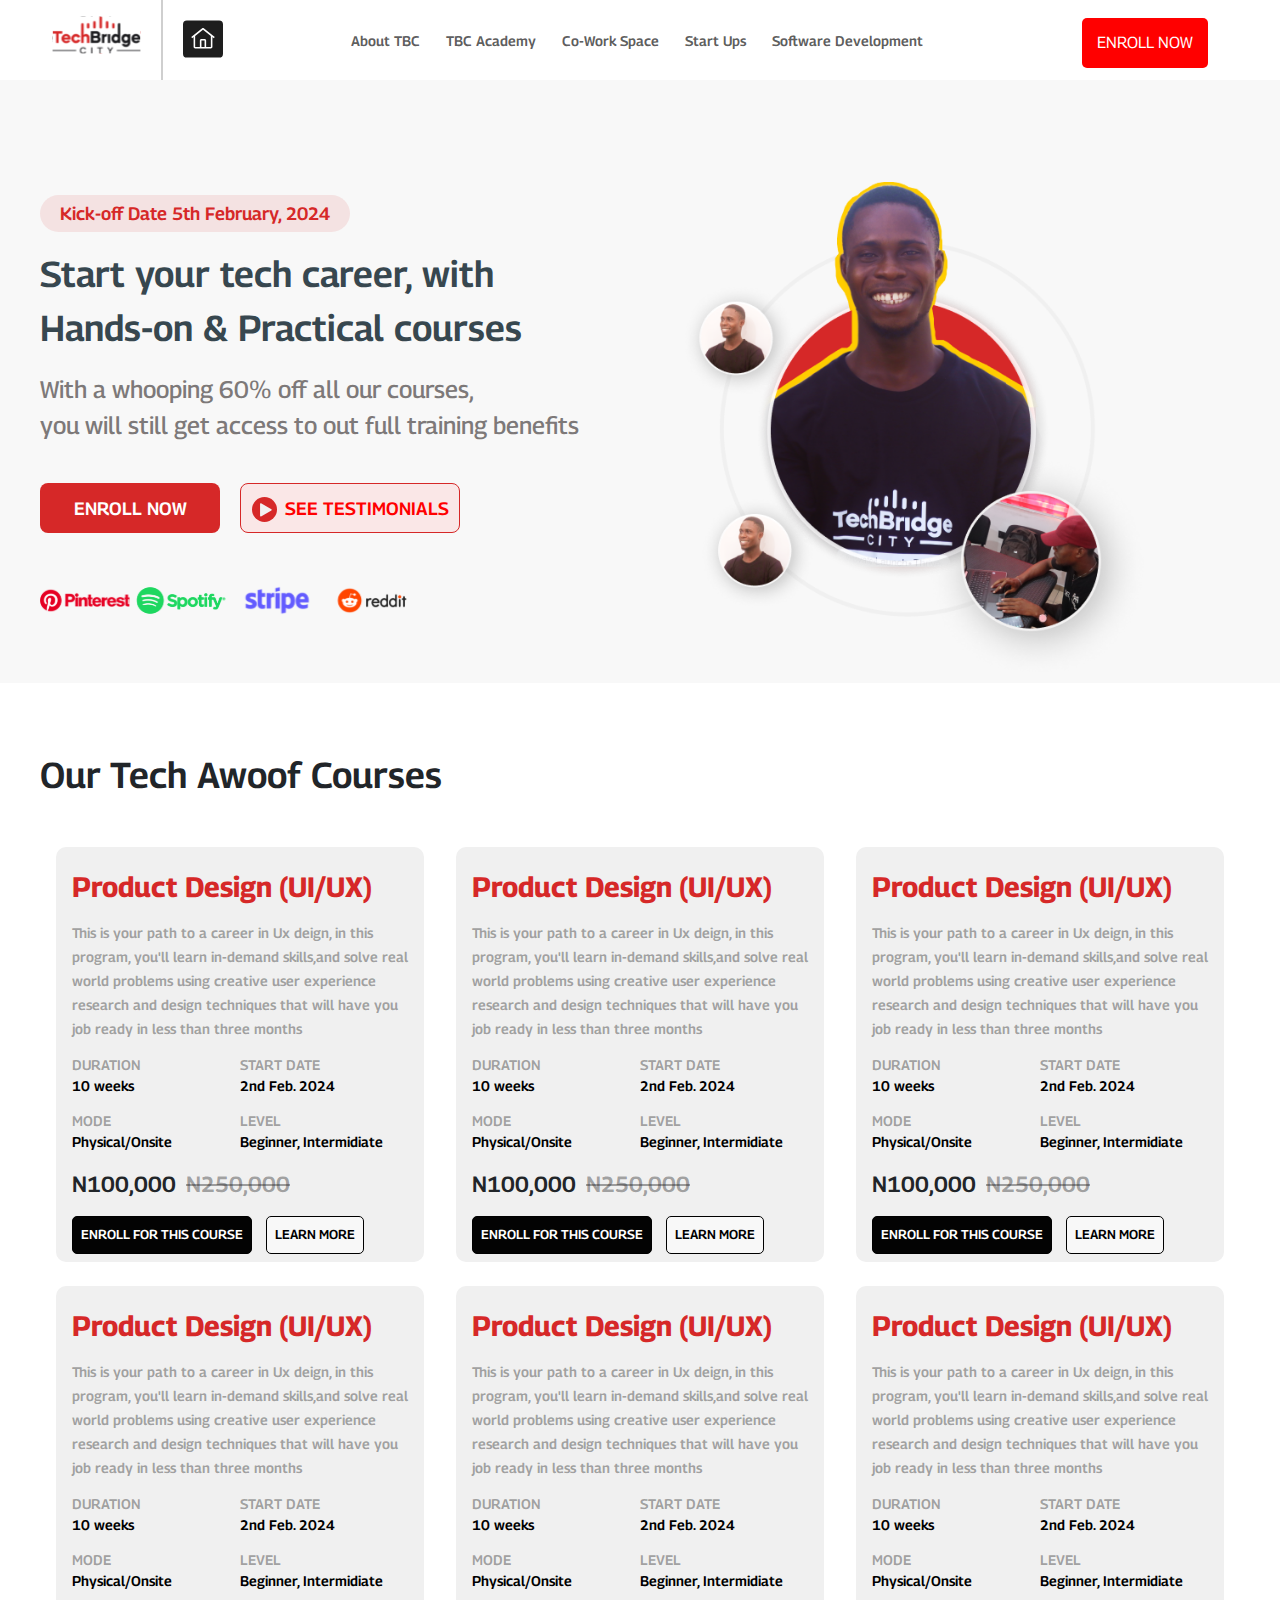
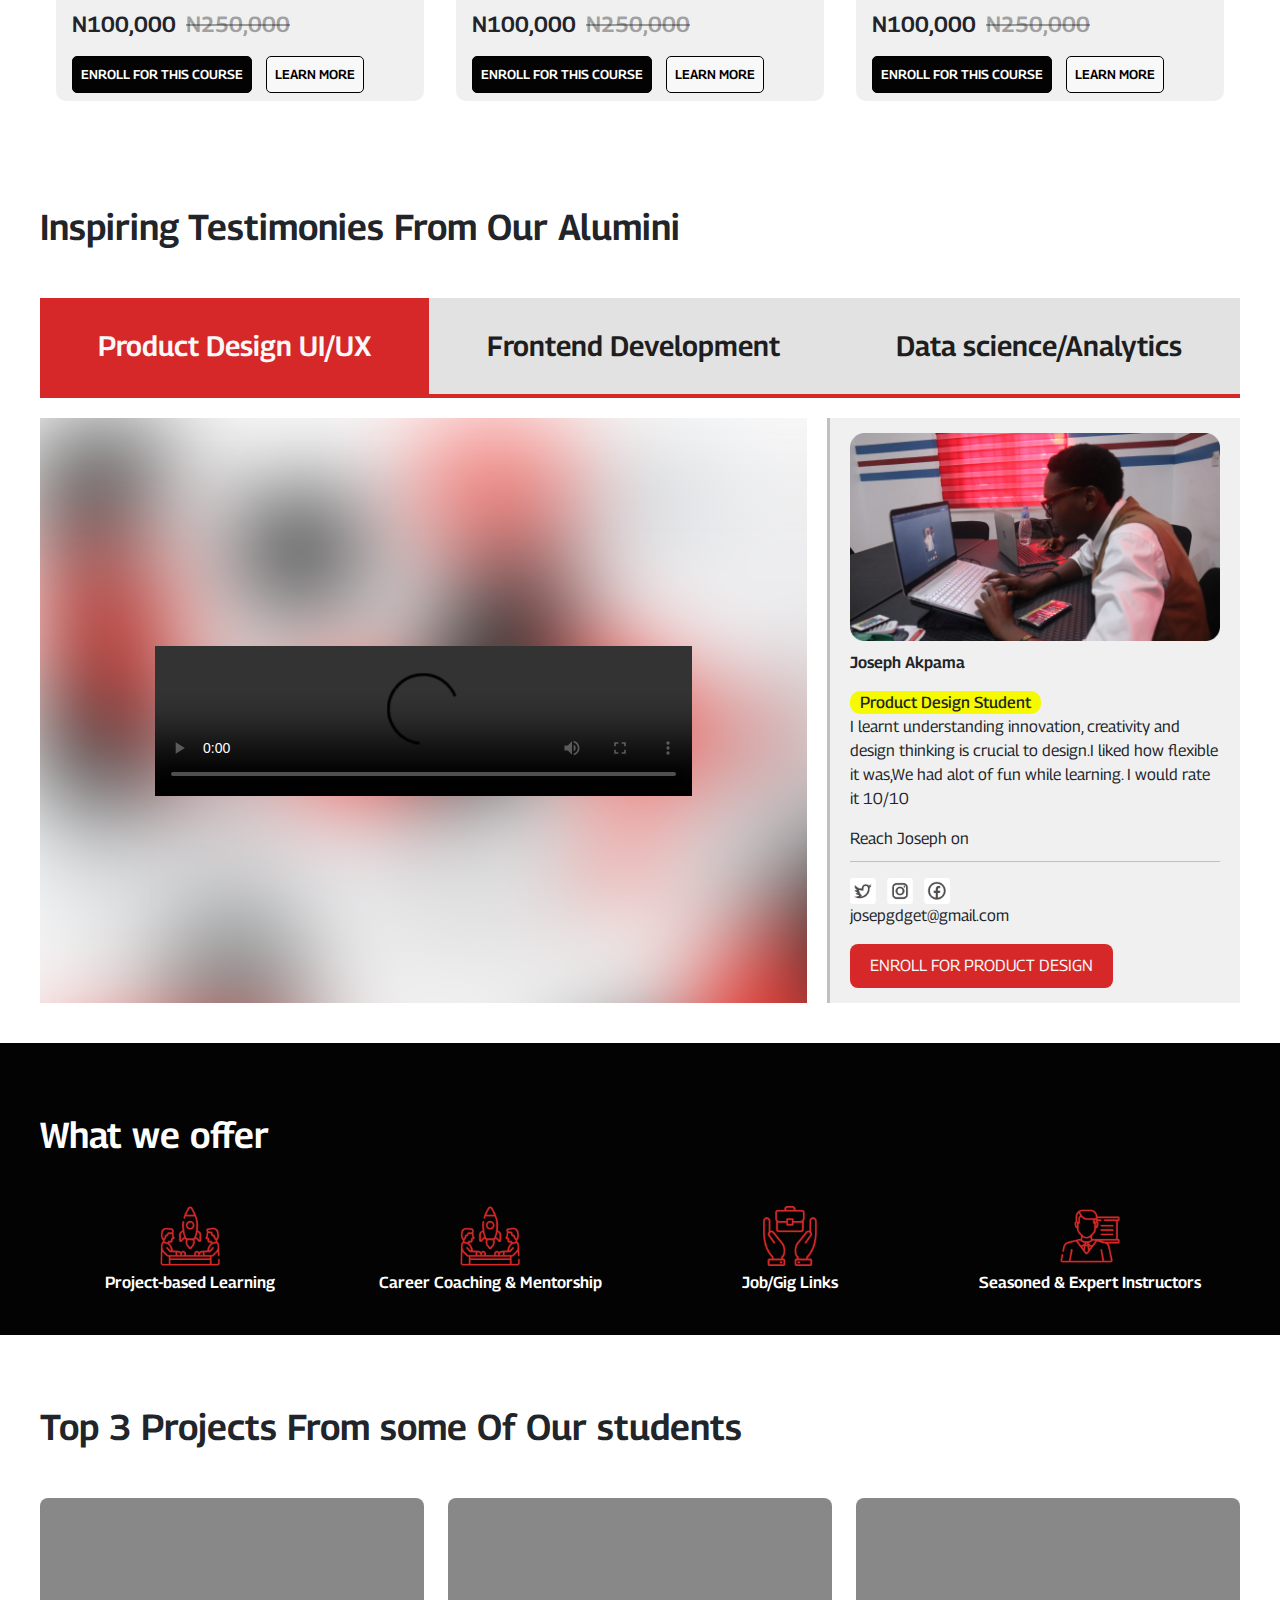
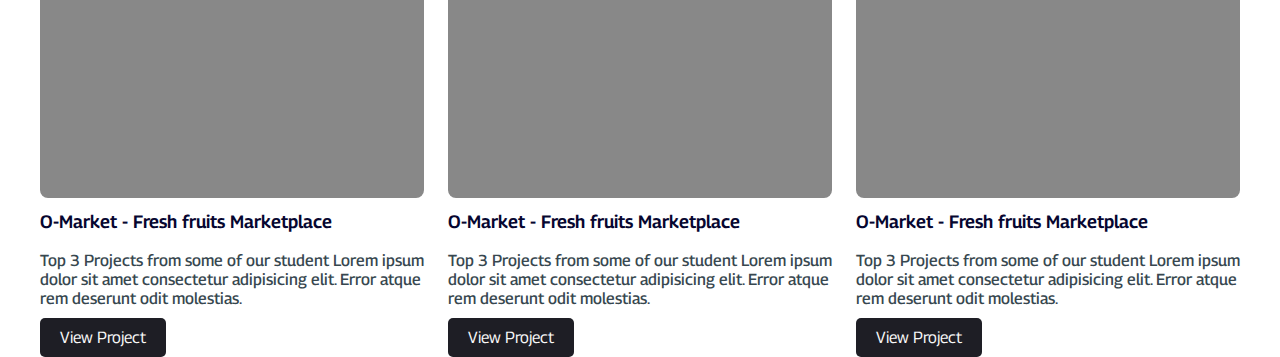
==== commit 43a2b821: "completed responsivw styling for home page" ====
--- a/index.html
+++ b/index.html
@@ -14,14 +14,21 @@
 	<link rel="stylesheet" type="text/css" href="./style.css">
 	<!-- Fonts -->
 	<link href='https://fonts.googleapis.com/css?family=Georama' rel='stylesheet'>
+	<link rel="stylesheet" href="./assets/owl-carousel/docs/assets/owlcarousel/assets/owl.carousel.min.css">
+    <link rel="stylesheet" href="./assets/owl-carousel/docs/assets/owlcarousel/assets/owl.theme.default.min.css">
 	<script src="./assets/bootstrap/js/bootstrap.min.js"></script>
+	<script src="./assets/owl-carousel/docs/assets/vendors/jquery.min.js"></script>
+    <script src="./assets/owl-carousel/docs/assets/owlcarousel/owl.carousel.js"></script>
 	<!-- <script src="https://cdn.jsdelivr.net/npm/bootstrap@5.3.2/dist/js/bootstrap.bundle.min.js"></script> -->
 </head>
 <body>
 	<nav class="navbar navbar-expand-lg background">
 		<div class="container-fluid">
-		  <div class="logo-div"><img src="images/TBC logo.svg" class="logo"></div>
-		  <div class="icon-div"><img src="images/Bottons.svg" class="home-icon"></div>
+			<div class="d-flex">
+				<div class="logo-div py-3"><img src="images/TBC logo.svg" class="logo"></div>
+				<div class="icon-div d-sm-inline d-none"><img src="images/Bottons.svg" class="home-icon"></div>
+			</div>
+		  
 		  <button class="navbar-toggler" type="button" data-bs-toggle="collapse" data-bs-target="#navbarSupportedContent" aria-controls="navbarSupportedContent" aria-expanded="false" aria-label="Toggle navigation">
 			<span class="navbar-toggler-icon"></span>
 		  </button>
@@ -49,53 +56,59 @@
 		</div>
 		
 	</nav>
-
-	<div class="hero-container section d-none d-lg-flex">
+ 
+	<div class="hero-container section">
 		
-		<div class="hero-block">
-			<span class="Kick-off date">Kick-off Date 23rd February, 2024</span>
+		<div class="hero-block text-sm-center text-lg-start">
+			<span class="Kick-off date">Kick-off Date 5th February, 2024</span>
 			<div class="tech-career"><p>Start your tech career, with <br>Hands-on & Practical courses</p></div>
-			<p class="sub-text">with a whooping 60% off all our courses, you will <br>still get access to out full training benefits</p>
+			<p class="sub-text">With a whooping 60% off all our courses, <br class="d-lg-none d-xl-inline"> you will still get access to out full training benefits</p>
 			<div class="hero-button-div">
 				<div class="enroll-button-div"><button class="enroll-button">ENROLL NOW</button></div>
 				<div class="testi-button-div"><button class="testimonial-button"><div class="play-icon-div"><img src="./images/play-icon.svg" class="play-icon me-2"></div>SEE TESTIMONIALS</button></div>
 			</div>
+			<div class="d-flex brands mt-5">
+				<img src="images/pinterest.svg" alt="">
+				<img src="images/spotify.svg" alt="">
+				<img src="images/stripe.svg" alt="">
+				<img src="images/reddit.svg" alt="">
+			</div>
 		</div>
 
 		<div class="hero-image"><img src="images/right frame grou.png " class="image"></div>
 	</div>
-
+ 
   <div class="section">
-	<h2 class="section-heading">Our Tech Awoof Courses </h2>
-	<div class="parent-div-1 row">
-		<div class="col-lg-4 mb-4 col-sm-6">
-			<div class="product-card mx-3 px-3">
-				<h3 class="product-design">Product Design (UI/UX)</h3>
-				<p class="text-sub text-justify">
+	<h2 class="section-heading text-center text-md-start">Our Tech Awoof Courses </h2>
+	<div class="parent-div-1 row justify-content-center">
+		<div class="col-lg-4 mb-4 col-sm-6 col-11">
+			<div class="product-card mx-3 px-3 py-2">
+				<h3 class="program-title product-design">Product Design (UI/UX)</h3>
+				<p class="text-sub text-start">
 					This is your path to a career in Ux deign, in this program, you'll learn in-demand skills,and solve real world problems using creative user experience
 					research and design techniques that will have you job ready in less than three months 
 				</p>
 				
 				<div class="row">
 					<div class="col-6 time-duration ">
-						<h6 class="duration grey text-uppercase">COURSE DURATION</h6>
-						<h6 class="num-wk bold">10 weeks</h6>
+						<h6 class="course-key duration grey text-uppercase">DURATION</h6>
+						<h6 class="num-wk bold course-value">10 weeks</h6>
 					</div>
 					<div class="col-6 time-duration">
-						<h5 class="full-date grey text-uppercase">Start date</h5>
-						<h5 class="level bold">2nd February, 2024</h5>
-					</div>
-				</div>
-
-				<div class="row">
-					<div class="col-6 duration">
-						<h6 class="mode grey text-uppercase ">Mode</h6>
-						<h6 class="phys bold">PHYSICAL/ONSITE</h6>
-					</div>
-				
-					<div class="col-6 duration">
-						<h6 class="level-level grey text-uppercase">level</h6>
-						<h6 class=" beginner bold">BEGINNER, INTERMIDIATE</h6>
+						<h5 class="course-key full-date grey text-uppercase">Start date</h5>
+						<h5 class="level bold course-value">2nd Feb. 2024</h5>
+					</div>
+				</div>
+
+				<div class="row">
+					<div class="col-6 duration">
+						<h6 class="course-key mode grey text-uppercase ">Mode</h6>
+						<h6 class="phys bold course-value">Physical/Onsite</h6>
+					</div>
+				
+					<div class="col-6 duration">
+						<h6 class="course-key level-level grey text-uppercase">level</h6>
+						<h6 class=" beginner bold course-value">Beginner, Intermidiate</h6>
 					</div>
 				</div>
 				
@@ -105,41 +118,41 @@
 				</div>
 				
 				<div class="course-button-div">
-					<button class="course-button">ENROLL FOR THIS COURSE</button> 
-					<button class="learn-button">LEARN MORE</button>
-				</div>
-	
-			</div>
-			
-		</div>
-		<div class="col-lg-4 mb-4 col-sm-6">
-			<div class="product-card mx-3 px-3">
-				<h3 class="product-design">Product Design (UI/UX)</h3>
-				<p class="text-sub text-justify">
+					<button class="product-card-btn mb-xl-0 mb-lg-2 mb-md-0 mb-2 course-button">ENROLL FOR THIS COURSE</button> 
+					<button class="product-card-btn mb-xl-0 mb-lg-2 mb-md-0 mb-2 learn-button">LEARN MORE</button>
+				</div>
+	
+			</div>
+			
+		</div>
+		<div class="col-lg-4 mb-4 col-sm-6 col-11">
+			<div class="product-card mx-3 px-3 py-2">
+				<h3 class="program-title product-design">Product Design (UI/UX)</h3>
+				<p class="text-sub text-start">
 					This is your path to a career in Ux deign, in this program, you'll learn in-demand skills,and solve real world problems using creative user experience
 					research and design techniques that will have you job ready in less than three months 
 				</p>
 				
 				<div class="row">
 					<div class="col-6 time-duration ">
-						<h6 class="duration grey text-uppercase">COURSE DURATION</h6>
-						<h6 class="num-wk bold">10 weeks</h6>
+						<h6 class="course-key duration grey text-uppercase">DURATION</h6>
+						<h6 class="num-wk bold course-value">10 weeks</h6>
 					</div>
 					<div class="col-6 time-duration">
-						<h5 class="full-date grey text-uppercase">Start date</h5>
-						<h5 class="level bold">2nd February, 2024</h5>
-					</div>
-				</div>
-
-				<div class="row">
-					<div class="col-6 duration">
-						<h6 class="mode grey text-uppercase ">Mode</h6>
-						<h6 class="phys bold">PHYSICAL/ONSITE</h6>
-					</div>
-				
-					<div class="col-6 duration">
-						<h6 class="level-level grey text-uppercase">level</h6>
-						<h6 class=" beginner bold">BEGINNER, INTERMIDIATE</h6>
+						<h5 class="course-key full-date grey text-uppercase">Start date</h5>
+						<h5 class="level bold course-value">2nd Feb. 2024</h5>
+					</div>
+				</div>
+
+				<div class="row">
+					<div class="col-6 duration">
+						<h6 class="course-key mode grey text-uppercase ">Mode</h6>
+						<h6 class="phys bold course-value">Physical/Onsite</h6>
+					</div>
+				
+					<div class="col-6 duration">
+						<h6 class="course-key level-level grey text-uppercase">level</h6>
+						<h6 class=" beginner bold course-value">Beginner, Intermidiate</h6>
 					</div>
 				</div>
 				
@@ -149,41 +162,42 @@
 				</div>
 				
 				<div class="course-button-div">
-					<button class="course-button">ENROLL FOR THIS COURSE</button> 
-					<button class="learn-button">LEARN MORE</button>
-				</div>
-	
-			</div>
-			
-		</div>
-		<div class="col-lg-4 mb-4 col-sm-6">
-			<div class="product-card mx-3 px-3">
-				<h3 class="product-design">Product Design (UI/UX)</h3>
-				<p class="text-sub text-justify">
+					<button class="product-card-btn mb-xl-0 mb-lg-2 mb-md-0 mb-2 course-button">ENROLL FOR THIS COURSE</button> 
+					<button class="product-card-btn mb-xl-0 mb-lg-2 mb-md-0 mb-2 learn-button">LEARN MORE</button>
+				</div>
+	
+			</div>
+			
+		</div>
+
+		<div class="col-lg-4 mb-4 col-sm-6 col-11">
+			<div class="product-card mx-3 px-3 py-2">
+				<h3 class="program-title product-design">Product Design (UI/UX)</h3>
+				<p class="text-sub text-start">
 					This is your path to a career in Ux deign, in this program, you'll learn in-demand skills,and solve real world problems using creative user experience
 					research and design techniques that will have you job ready in less than three months 
 				</p>
 				
 				<div class="row">
 					<div class="col-6 time-duration ">
-						<h6 class="duration grey text-uppercase">COURSE DURATION</h6>
-						<h6 class="num-wk bold">10 weeks</h6>
+						<h6 class="course-key duration grey text-uppercase">DURATION</h6>
+						<h6 class="num-wk bold course-value">10 weeks</h6>
 					</div>
 					<div class="col-6 time-duration">
-						<h5 class="full-date grey text-uppercase">Start date</h5>
-						<h5 class="level bold">2nd February, 2024</h5>
-					</div>
-				</div>
-
-				<div class="row">
-					<div class="col-6 duration">
-						<h6 class="mode grey text-uppercase ">Mode</h6>
-						<h6 class="phys bold">PHYSICAL/ONSITE</h6>
-					</div>
-				
-					<div class="col-6 duration">
-						<h6 class="level-level grey text-uppercase">level</h6>
-						<h6 class=" beginner bold">BEGINNER, INTERMIDIATE</h6>
+						<h5 class="course-key full-date grey text-uppercase">Start date</h5>
+						<h5 class="level bold course-value">2nd Feb. 2024</h5>
+					</div>
+				</div>
+
+				<div class="row">
+					<div class="col-6 duration">
+						<h6 class="course-key mode grey text-uppercase ">Mode</h6>
+						<h6 class="phys bold course-value">Physical/Onsite</h6>
+					</div>
+				
+					<div class="col-6 duration">
+						<h6 class="course-key level-level grey text-uppercase">level</h6>
+						<h6 class=" beginner bold course-value">Beginner, Intermidiate</h6>
 					</div>
 				</div>
 				
@@ -193,41 +207,42 @@
 				</div>
 				
 				<div class="course-button-div">
-					<button class="course-button">ENROLL FOR THIS COURSE</button> 
-					<button class="learn-button">LEARN MORE</button>
-				</div>
-	
-			</div>
-			
-		</div>
-		<div class="col-lg-4 mb-4 col-sm-6">
-			<div class="product-card mx-3 px-3">
-				<h3 class="product-design">Product Design (UI/UX)</h3>
-				<p class="text-sub text-justify">
+					<button class="product-card-btn mb-xl-0 mb-lg-2 mb-md-0 mb-2 course-button">ENROLL FOR THIS COURSE</button> 
+					<button class="product-card-btn mb-xl-0 mb-lg-2 mb-md-0 mb-2 learn-button">LEARN MORE</button>
+				</div>
+	
+			</div>
+			
+		</div>
+
+		<div class="col-lg-4 mb-4 col-sm-6 col-11">
+			<div class="product-card mx-3 px-3 py-2">
+				<h3 class="program-title product-design">Product Design (UI/UX)</h3>
+				<p class="text-sub text-start">
 					This is your path to a career in Ux deign, in this program, you'll learn in-demand skills,and solve real world problems using creative user experience
 					research and design techniques that will have you job ready in less than three months 
 				</p>
 				
 				<div class="row">
 					<div class="col-6 time-duration ">
-						<h6 class="duration grey text-uppercase">COURSE DURATION</h6>
-						<h6 class="num-wk bold">10 weeks</h6>
+						<h6 class="course-key duration grey text-uppercase">DURATION</h6>
+						<h6 class="num-wk bold course-value">10 weeks</h6>
 					</div>
 					<div class="col-6 time-duration">
-						<h5 class="full-date grey text-uppercase">Start date</h5>
-						<h5 class="level bold">2nd February, 2024</h5>
-					</div>
-				</div>
-
-				<div class="row">
-					<div class="col-6 duration">
-						<h6 class="mode grey text-uppercase ">Mode</h6>
-						<h6 class="phys bold">PHYSICAL/ONSITE</h6>
-					</div>
-				
-					<div class="col-6 duration">
-						<h6 class="level-level grey text-uppercase">level</h6>
-						<h6 class=" beginner bold">BEGINNER, INTERMIDIATE</h6>
+						<h5 class="course-key full-date grey text-uppercase">Start date</h5>
+						<h5 class="level bold course-value">2nd Feb. 2024</h5>
+					</div>
+				</div>
+
+				<div class="row">
+					<div class="col-6 duration">
+						<h6 class="course-key mode grey text-uppercase ">Mode</h6>
+						<h6 class="phys bold course-value">Physical/Onsite</h6>
+					</div>
+				
+					<div class="col-6 duration">
+						<h6 class="course-key level-level grey text-uppercase">level</h6>
+						<h6 class=" beginner bold course-value">Beginner, Intermidiate</h6>
 					</div>
 				</div>
 				
@@ -237,41 +252,42 @@
 				</div>
 				
 				<div class="course-button-div">
-					<button class="course-button">ENROLL FOR THIS COURSE</button> 
-					<button class="learn-button">LEARN MORE</button>
-				</div>
-	
-			</div>
-			
-		</div>
-		<div class="col-lg-4 mb-4 col-sm-6">
-			<div class="product-card mx-3 px-3">
-				<h3 class="product-design">Product Design (UI/UX)</h3>
-				<p class="text-sub text-justify">
+					<button class="product-card-btn mb-xl-0 mb-lg-2 mb-md-0 mb-2 course-button">ENROLL FOR THIS COURSE</button> 
+					<button class="product-card-btn mb-xl-0 mb-lg-2 mb-md-0 mb-2 learn-button">LEARN MORE</button>
+				</div>
+	
+			</div>
+			
+		</div>
+
+		<div class="col-lg-4 mb-4 col-sm-6 col-11">
+			<div class="product-card mx-3 px-3 py-2">
+				<h3 class="program-title product-design">Product Design (UI/UX)</h3>
+				<p class="text-sub text-start">
 					This is your path to a career in Ux deign, in this program, you'll learn in-demand skills,and solve real world problems using creative user experience
 					research and design techniques that will have you job ready in less than three months 
 				</p>
 				
 				<div class="row">
 					<div class="col-6 time-duration ">
-						<h6 class="duration grey text-uppercase">COURSE DURATION</h6>
-						<h6 class="num-wk bold">10 weeks</h6>
+						<h6 class="course-key duration grey text-uppercase">DURATION</h6>
+						<h6 class="num-wk bold course-value">10 weeks</h6>
 					</div>
 					<div class="col-6 time-duration">
-						<h5 class="full-date grey text-uppercase">Start date</h5>
-						<h5 class="level bold">2nd February, 2024</h5>
-					</div>
-				</div>
-
-				<div class="row">
-					<div class="col-6 duration">
-						<h6 class="mode grey text-uppercase ">Mode</h6>
-						<h6 class="phys bold">PHYSICAL/ONSITE</h6>
-					</div>
-				
-					<div class="col-6 duration">
-						<h6 class="level-level grey text-uppercase">level</h6>
-						<h6 class=" beginner bold">BEGINNER, INTERMIDIATE</h6>
+						<h5 class="course-key full-date grey text-uppercase">Start date</h5>
+						<h5 class="level bold course-value">2nd Feb. 2024</h5>
+					</div>
+				</div>
+
+				<div class="row">
+					<div class="col-6 duration">
+						<h6 class="course-key mode grey text-uppercase ">Mode</h6>
+						<h6 class="phys bold course-value">Physical/Onsite</h6>
+					</div>
+				
+					<div class="col-6 duration">
+						<h6 class="course-key level-level grey text-uppercase">level</h6>
+						<h6 class=" beginner bold course-value">Beginner, Intermidiate</h6>
 					</div>
 				</div>
 				
@@ -281,41 +297,42 @@
 				</div>
 				
 				<div class="course-button-div">
-					<button class="course-button">ENROLL FOR THIS COURSE</button> 
-					<button class="learn-button">LEARN MORE</button>
-				</div>
-	
-			</div>
-			
-		</div>
-		<div class="col-lg-4 mb-4 col-sm-6">
-			<div class="product-card mx-3 px-3">
-				<h3 class="product-design">Product Design (UI/UX)</h3>
-				<p class="text-sub text-justify">
+					<button class="product-card-btn mb-xl-0 mb-lg-2 mb-md-0 mb-2 course-button">ENROLL FOR THIS COURSE</button> 
+					<button class="product-card-btn mb-xl-0 mb-lg-2 mb-md-0 mb-2 learn-button">LEARN MORE</button>
+				</div>
+	
+			</div>
+			
+		</div>
+
+		<div class="col-lg-4 mb-4 col-sm-6 col-11">
+			<div class="product-card mx-3 px-3 py-2">
+				<h3 class="program-title product-design">Product Design (UI/UX)</h3>
+				<p class="text-sub text-start">
 					This is your path to a career in Ux deign, in this program, you'll learn in-demand skills,and solve real world problems using creative user experience
 					research and design techniques that will have you job ready in less than three months 
 				</p>
 				
 				<div class="row">
 					<div class="col-6 time-duration ">
-						<h6 class="duration grey text-uppercase">COURSE DURATION</h6>
-						<h6 class="num-wk bold">10 weeks</h6>
+						<h6 class="course-key duration grey text-uppercase">DURATION</h6>
+						<h6 class="num-wk bold course-value">10 weeks</h6>
 					</div>
 					<div class="col-6 time-duration">
-						<h5 class="full-date grey text-uppercase">Start date</h5>
-						<h5 class="level bold">2nd February, 2024</h5>
-					</div>
-				</div>
-
-				<div class="row">
-					<div class="col-6 duration">
-						<h6 class="mode grey text-uppercase ">Mode</h6>
-						<h6 class="phys bold">PHYSICAL/ONSITE</h6>
-					</div>
-				
-					<div class="col-6 duration">
-						<h6 class="level-level grey text-uppercase">level</h6>
-						<h6 class=" beginner bold">BEGINNER, INTERMIDIATE</h6>
+						<h5 class="course-key full-date grey text-uppercase">Start date</h5>
+						<h5 class="level bold course-value">2nd Feb. 2024</h5>
+					</div>
+				</div>
+
+				<div class="row">
+					<div class="col-6 duration">
+						<h6 class="course-key mode grey text-uppercase ">Mode</h6>
+						<h6 class="phys bold course-value">Physical/Onsite</h6>
+					</div>
+				
+					<div class="col-6 duration">
+						<h6 class="course-key level-level grey text-uppercase">level</h6>
+						<h6 class=" beginner bold course-value">Beginner, Intermidiate</h6>
 					</div>
 				</div>
 				
@@ -325,8 +342,8 @@
 				</div>
 				
 				<div class="course-button-div">
-					<button class="course-button">ENROLL FOR THIS COURSE</button> 
-					<button class="learn-button">LEARN MORE</button>
+					<button class="product-card-btn mb-xl-0 mb-lg-2 mb-md-0 mb-2 course-button">ENROLL FOR THIS COURSE</button> 
+					<button class="product-card-btn mb-xl-0 mb-lg-2 mb-md-0 mb-2 learn-button">LEARN MORE</button>
 				</div>
 	
 			</div>
@@ -339,89 +356,212 @@
   
 
 
- 
-
-  <div class="testimony-section">Inspiring Testimonies From Our Alumini</div>
-  <div class="testimony-courses">
-	<div class="design-course courses">Product Design UI/UX</div>
-	<div class="frontend-course courses">Frontend Development</div>
-	<div class="analytics-course courses">Data science/Analytics</div>
-  </div> 
-
-  <div class="design-course-section">
-	<div class="background-vid">
-		<div><img src="images/ph_caret-up-light-1.png" class="arrow-left"></div>
-		 <img src="images/Rectangle 3.png" class="vid">
-		<div><img src="images/ph_caret-up-light.png" class="arrow-right"></div>
-		</div>
-	<div class="student-info">
-		<div class="design-student-image"><img src="images/Rectangle 9.png" class="student-image"></div>
-		<p class="name">Joseph Akpama</p>
-		<span class="design-student">Product Design Student</span>
-		<p class="joseph-work">I learnt understanding innovation, creativity and design thinking is crucial to design.I liked how flexible it was,We had alot of fun while learning. I would rate it 10/10</p>
-		<p class="react">Reach Joseph on</p>
-		<div><img src="images/Frame 81.png" class="social-media" ></div>
-		<p>josepgdget@gmail.com</p>
-		<button class="product-button">ENROLL FOR PRODUCT DESIGN </button>
-	</div>
-  </div> 
-
-  <div class="offer-section">
-	  <div><h4 class="offer-text"> What we offer</h4></div>
+ <div class="section">
+	<h2 class="section-heading text-center text-md-start">Inspiring Testimonies From Our Alumini</h2>
+	<div class="testimony-courses">
+		<div id="design-course" class="courses active">Product Design UI/UX</div>
+		<div id="frontend-course" class="courses">Frontend Development</div>
+		<div id="analytics-course" class="courses">Data science/Analytics</div>
+	</div> 
+
+	<div class="course-testimony-section">
+		<div class="design-course-testimony testimony-div active">
+			<div class="background-vid">
+				<!-- <div><img src="images/ph_caret-up-light-1.pn" class="arrow-left"></div>
+				<img src="images/Rectangle 3.png" class="vid">
+				<div><img src="images/ph_caret-up-light.png" class="arrow-right"></div> -->
+				<div class="vid">
+					<video src="videos/result.mp4" controls class="testimonial-videos"></video>
+				</div>
+				
+			</div>
+			<div class="student-info">
+				<div class="design-student-image">
+					<img src="images/Rectangle 9.png" class="student-image">
+				</div>
+				<div class="student-data">
+					<p class="name">Joseph Akpama</p>
+					<span class="design-student">Product Design Student</span>
+					<p class="joseph-work">I learnt understanding innovation, creativity and design thinking is crucial to design.I liked how flexible it was,We had alot of fun while learning. I would rate it 10/10</p>
+					<p class="react">Reach Joseph on</p>
+					<div><img src="images/Frame 81.png" class="social-media" ></div>
+					<p>josepgdget@gmail.com</p>
+					<button class="product-button">ENROLL FOR PRODUCT DESIGN </button>
+				</div>
+			</div>
+		</div>
+
+		<div class="frontend-course-testimony testimony-div">
+			<div class="background-vid">
+				<div><img src="images/ph_caret-up-light-1.png" class="arrow-left"></div>
+				<img src="images/Rectangle 3.png" class="vid">
+				<div><img src="images/ph_caret-up-light.png" class="arrow-right"></div>
+			</div>
+			<div class="student-info">
+				<div class="design-student-image"><img src="images/Rectangle 9.png" class="student-image"></div>
+				<p class="name">Peter Johnson</p>
+				<span class="design-student">Frontend Student</span>
+				<p class="joseph-work">I learnt understanding innovation, creativity and design thinking is crucial to design.I liked how flexible it was,We had alot of fun while learning. I would rate it 10/10</p>
+				<p class="react">Reach Joseph on</p>
+				<div><img src="images/Frame 81.png" class="social-media" ></div>
+				<p>josepgdget@gmail.com</p>
+				<button class="product-button">ENROLL FOR PRODUCT DESIGN </button>
+			</div>
+		</div>
+
+		<div class="analytics-course-testimony testimony-div">
+			<div class="background-vid">
+				<div><img src="images/ph_caret-up-light-1.png" class="arrow-left"></div>
+				<img src="images/Rectangle 3.png" class="vid">
+				<div><img src="images/ph_caret-up-light.png" class="arrow-right"></div>
+			</div>
+			<div class="student-info">
+				<div class="design-student-image"><img src="images/Rectangle 9.png" class="student-image"></div>
+				<p class="name">James Allen</p>
+				<span class="design-student">Data Science Student</span>
+				<p class="joseph-work">I learnt understanding innovation, creativity and design thinking is crucial to design.I liked how flexible it was,We had alot of fun while learning. I would rate it 10/10</p>
+				<p class="react">Reach Joseph on</p>
+				<div><img src="images/Frame 81.png" class="social-media" ></div>
+				<p>josepgdget@gmail.com</p>
+				<button class="product-button">ENROLL FOR PRODUCT DESIGN </button>
+			</div>
+		</div>
+		
+	</div> 
+ </div>
+
+  
+
+  <div class="offer-section section">
+	  <h4 class="section-heading  text-center text-md-start text-white"> What we offer</h4>
 
 	  <div class="offer-list">
 		<div class="offer-div">
 			<img src="images/Capa_1.png" class="offer-image">
-			<div class="project-based write-up">Practical/project-based Learning</div>
+			<div class="project-based write-up">Project-based Learning</div>
 		</div>
 
 		<div class="offer-div">
-			<img src="images/Capa_1.png" class="capa offer-image">
-			<div class="mentorship write-up">Career Coaching/ Mentorship</div>
+			<img src="images/Capa_1.png" class="offer-image">
+			<div class="mentorship write-up">Career Coaching & Mentorship</div>
 		</div>
 
 		<div class="offer-div">
-			<img src="images/Layer_2.png" class="Layer-2 offer-image">
-			<div class="gig write-up">Link With Gigs/Job Opportunity</div>
+			<img src="images/Layer_2.png" class="offer-image">
+			<div class="gig write-up">Job/Gig Links</div>
 		</div>
 
 		<div class="offer-div">
-			<img src="images/Frame-1.png" class="frame-1 offer-image">
-			<div class="instuctors write-up">Seasoned and Expert Instructors</div>
+			<img src="images/Frame-1.png" class="offer-image">
+			<div class="instuctors write-up">Seasoned & Expert Instructors</div>
 		</div>
 
 	</div>
 
   </div>
 
-  <div class="top-project">
-		<h2 class="project-heading" >Top 3 Projects From some Of Our students</h2>
-		<div class="projects">
-			<div class="project-div" >
+  <div class="section">
+		<h2 class="section-heading text-center text-md-start" >Top 3 Projects From some Of Our students</h2>
+		<div class="projects-parent d-none d-sm-flex">
+			<div class="project-box" >
 				<div class="rectangle"></div>
 				<p class="project-name">O-Market - Fresh fruits Marketplace</p>
 				<h6 class="project-writeup">Top 3 Projects from some of our student Lorem ipsum dolor sit amet consectetur adipisicing elit. Error atque rem deserunt odit molestias.</h6>
-				<button class="view-project"> View Project</button>
-			</div>
-
-			<div class="project-div">
+				<a href="#" class="view-project"> View Project</a>
+			</div>
+
+			<div class="project-box">
 				<div class="rectangle"></div>
 				<p class="project-name">O-Market - Fresh fruits Marketplace</p>
 				<h6 class="project-writeup">Top 3 Projects from some of our student Lorem ipsum dolor sit amet consectetur adipisicing elit. Error atque rem deserunt odit molestias.</h6>
-				<button class="view-project"> View Project</button>
-			</div>
-
-			<div class="project-div">
+				<a href="#" class="view-project"> View Project</a>
+			</div>
+
+			<div class="project-box">
 				<div class="rectangle"></div>
 				<p class="project-name">O-Market - Fresh fruits Marketplace</p>
 				<h6 class="project-writeup">Top 3 Projects from some of our student Lorem ipsum dolor sit amet consectetur adipisicing elit. Error atque rem deserunt odit molestias.</h6>
-				<button class="view-project"> View Project</button>
-			</div>
-
-		</div>
-
-  </div>
-
-  <div class="footer-div"><footer class="footer"><h1>Footer</h1></footer></div>
+				<a href="#" class="view-project"> View Project</a>
+			</div>
+
+		</div>
+
+		<div class="projects-parent owl-carousel owl-theme d-sm-none">
+			
+				<div class="item project-box">
+					<div class="rectangle"></div>
+					<p class="project-name">O-Market - Fresh fruits Marketplace</p>
+					<h6 class="project-writeup">Top 3 Projects from some of our student Lorem ipsum dolor sit amet consectetur adipisicing elit. Error atque rem deserunt odit molestias.</h6>
+					<a href="#" class="view-project"> View Project</a>
+				</div>
+
+				<div class="item project-box">
+					<div class="rectangle"></div>
+					<p class="project-name">O-Market - Fresh fruits Marketplace</p>
+					<h6 class="project-writeup">Top 3 Projects from some of our student Lorem ipsum dolor sit amet consectetur adipisicing elit. Error atque rem deserunt odit molestias.</h6>
+					<a href="#" class="view-project"> View Project</a>
+				</div>
+
+				<div class="item project-box">
+					<div class="rectangle"></div>
+					<p class="project-name">O-Market - Fresh fruits Marketplace</p>
+					<h6 class="project-writeup">Top 3 Projects from some of our student Lorem ipsum dolor sit amet consectetur adipisicing elit. Error atque rem deserunt odit molestias.</h6>
+					<a href="#" class="view-project"> View Project</a>
+				</div>
+					
+		</div>
+
+  </div> 
+
+	
+
+<!--
+  <div class="footer-div"><footer class="footer"><h1>Footer</h1></footer></div> -->
+  <script src="./assets/owl-carousel/docs/assets/vendors/highlight.js"></script>
+  <script src="./assets/owl-carousel/docs/assets/js/app.js"></script>
+
+  <!-- Tab and Pill Scripts -->
+  <script>
+	const testimonyTags = document.querySelectorAll(".courses");
+
+	const toogleActiveClass =  (event) => {
+		const id = event.currentTarget.id;
+		testimonyTags.forEach((testimonySection) => {
+			testimonySection.classList.remove("active");
+		})
+		
+		event.currentTarget.classList.add("active");
+		// document.querySelectorAll()
+		console.log(id);
+		document.querySelectorAll('.testimony-div').forEach((testimonyDiv) => {
+			testimonyDiv.classList.remove("active");
+		})
+		document.querySelector(`.${id}-testimony`).classList.add("active");
+	}
+
+	testimonyTags.forEach((testimonySection) => {
+	
+	testimonySection.addEventListener("click", toogleActiveClass)
+
+		
+	}) 
+  </script> 
+  <!-- Carousel script -->
+	<script>
+            $(document).ready(function() {
+              $('.owl-carousel').owlCarousel({
+                loop: true,
+                margin: 10,
+                responsiveClass: true,
+                responsive: {
+                  0: {
+                    items: 1.5,
+                    nav: true
+                  },
+                  
+                }
+              })
+            })
+		</script>
 </body>
 </html>
--- a/style.css
+++ b/style.css
@@ -9,12 +9,23 @@
     margin-left: 0!important;
     margin-right: 0!important;
 }
+a{
+    text-decoration: none;
+}
+.navbar-toggler{
+    color: transparent!important;
+    border:none;
+}
+
+.navbar-toggler-icon{
+    background-image: url(images/nav-menu.svg);
+}
 .background{
     height: 80px;
     /* background: red; */
 }
 .logo-div{
-    padding-left: 30px;
+    padding-left: 40px;
 }
 .navbar-collapse{
     padding-right: 60px;
@@ -51,29 +62,28 @@
     font-size: 16px;
     text-decoration: none;
     border-radius: 5px;
-} 
+}
+ 
 .hero-image{
     float: right;
     margin-top: 20px;
-    margin-left: 80px;
-    padding-left: 40px;
-}
-.image{
-    width: 80%;
+    /* margin-left: 80px; */
+    padding-left: 100px;
+}
+.hero-image img{
+    width: 85%;
 }
 .hero-container{
     width: 100%;
     display: flex;
     background: #f8f8f8; 
-    height: 500px;
+    min-height: 500px;
     padding: 0 40px;
 }
 .hero-block{
     padding-top: 30px;
-    width: 50%;
-    /* margin-left: 40px; */
-    /* margin-right: 30px; */
-    margin-top: 30px;
+    /* width: 50%; */
+    margin-top: 20px;
 }
 
 .date{
@@ -81,16 +91,19 @@
     color: #d62828;
     font-weight: 600;
     font-size: 18px;
-    border-radius: 15px;
-    padding: 4px 11px;
+    border-radius: 20px;
+    padding: 8px 20px;
     margin-top: 10px;
 }
+
+
 .tech-career{
     margin-top: 20px;
     color: #37474f;
-    font-size: 38px;
-    font-weight: 700;
-}
+    font-size: 36px;
+    font-weight: 600;
+}
+
 .sub-text{
     color: #7d7979;
     font-size: 24px;
@@ -133,36 +146,47 @@
 .play-icon{
     width: 25px;
 }
+.brands{
+    width: 70%;
+    justify-content: space-between;
+}
+
+.brands img{
+    width: 90px;
+}
 .section{
-    padding: 70px 40px!important;
-}
+    padding: 70px 40px 0px 40px!important;
+}
+
 
 .section-heading{
     font-size: 36px!important;
     font-weight: 600;
-    /* margin-left: 30px; */
-}
+    margin-bottom: 50px;
+}
+
+/* Courses Section */
 .parent-div-1{
     display: flex;
     min-height: 550px;
     /* width: 100%; */
     /* background-color: red; */
-    padding-top: 50px;
     position: relative;
 }
  .product-card{
     background: #F0F0F0;
     border-radius: 10px;
-    min-height: 440px;
+    min-height: 350px;
     /* width: 100%; */
     position: relative;
     /* margin-right: 30px; */
      /* padding-left: 12px;  */
     
 } 
-.product-design{
+.program-title{
     padding-top: 15px;
     color: #d62828;
+    font-size: 28px;
     font-weight: bold;
 }
 .text-sub{
@@ -175,9 +199,13 @@
 .row{
     padding-bottom: 10px;
 }
-.time-duration{
-    font-size: 12px;
-    /* padding: 0!important; */
+
+.course-key{
+    font-size: 14px!important;
+    margin-bottom: 4px!important;
+}
+.course-value{
+    font-size: 14px!important;
 }
 .grey{
     color: #1e1e1e66;
@@ -187,15 +215,8 @@
     color: black;
     font-weight: 600;
 }
-.phys{
-    font-size: 12px;
-}
-.full-date{
-    font-size: 16px;
-}
-.beginner{
-    font-size: 13px;
-}
+
+
 .level{
     font-size: 14px;
 }
@@ -213,14 +234,16 @@
 .course-button-div{
     padding-top: 15px;
 }
+.product-card-btn{
+    border-radius: 5px;
+    padding: 8px 8px;
+    font-weight: 600;
+    font-size: 13px;
+    border: 1px solid black;
+}
 .course-button{
     background: #030303;
-    border-radius: 5px;
-    padding: 8px 8px;
-    font-weight: 400;
-    font-size: 13px;
     color: #ffff;
-    border: none;
     text-decoration: none;
     margin-right: 10px;
 }
@@ -231,11 +254,6 @@
 .learn-button{
     background: #f8f8f8;
     color: black;
-    padding: 8px 8px;
-    border: 1px solid black;
-    border-radius: 5px;
-    font-weight: 600;
-    font-size: 13px;
 }
 .learn-button:hover {
     border: 2px solid#d61a1a;
@@ -244,43 +262,59 @@
 .testimony-section{
     font-size: 32px;
     font-weight: 600;
-    padding-left: 40px;
 }
 .testimony-courses{
-    display: flex;
     background: #e2e2e2;
-    width: 94%;
-    justify-content: space-between;
+    width: 100%;
+    display: flex;
+    justify-content: center;
     align-items: center;
-    text-align: center;
-    align-self: center; 
-    margin-left: 40px ;
-    margin-top: 30px;
     border-bottom: 4px solid #d62828;
+    height: 100px;
+    
+    
     /* margin-right: 70px; */
 }
 .courses{
     font-size: 28px;
-    margin-right: 70px;
     color: #1e1e1e;
     font-weight: 600;
-}
-.design-course{
+    padding: 10px 40px;
+    height: 100%;
+    cursor: pointer;
+    display: flex;
+    justify-content: center;
+    align-items: center;
+    flex-grow: 1;
+    /* make all divs with this class equal and such that sum of their widths will fill up the parent */
+    
+
+
+}
+.courses.active, .courses:hover{
     background: #d62828;
     color: #f8f8f8;
-    padding: 10px 40px;
-}
-.design-course-section{
+}
+
+.testimony-div{
+    display: flex;
+    justify-content: space-between;
+}
+.testimony-div:not(:has(.active)) {
+    display: none;
+}
+.testimony-div.active {
+    display: flex;
+}
+.course-testimony-section{
     display: flex;
     width: 100%;
     /* background-color: red; */
-    padding-left: 40px;
+    /* padding-left: 40px; */
 }
 .background-vid{
     display: flex;
     justify-content: center;
-    min-height: 600px;
-    display: flex;
     margin-top: 20px;
     background-image: url(images/Background\ 6.svg);
     width: 65%;
@@ -291,11 +325,15 @@
     padding-left: 40px;
     /* background: red; */
 }
+.testimonial-videos{
+    width: 100%;
+}
 .vid{
-    /* margin-left: 30px; */
-    width: 400px ;
-    height: 550px;
+    width: 70%;
     padding-top: 20px;
+    display: flex;
+    justify-content: center;
+    align-items: center;
 }
 .arrow-right{
     margin: 110px 10px 0 30px;
@@ -303,7 +341,7 @@
     /* background: yellow; */
 }
 .student-info{
-    width: 350px;
+    width: 35%;
     padding: 15px 20px;
     border-radius: 0px;
     border-left: 3px solid #c0c0c0;
@@ -313,7 +351,7 @@
 }
 
 .student-image{
-    width: 300px;
+    width: 100%;
 }
 .name{
     padding-top: 10px;
@@ -344,7 +382,7 @@
     color: #fff;
 }
 .offer-section{
-    padding-top: 30px; 
+    padding-bottom: 40px!important;
     margin-top: 40px;
     background: #030303;
     min-height: 250px;
@@ -353,8 +391,11 @@
 }
 .offer-list{
     display: flex;
-    padding-top: 30px;
-    padding-left: 90px;
+    /* padding-top: 30px; */
+    /* padding-left: 90px; */
+    /* padding: 0 50px; */
+    justify-content: center;
+    text-align: center;
     
 }
 .offer-text{
@@ -364,16 +405,18 @@
     padding-left: 30px;
 }
 .offer-div{
-    margin-right: 100px;
+    /* margin-right: 100px; */
+    padding: 0 30px;
+    width: 25%;
 }
 .write-up{
     color: white;
     font-weight: 600;
-    font-size: 20px;
+    font-size: 16px;
+    margin-top: 5px;
 }
 .offer-image{
-    padding-left: 40px;
-    width: 100px;
+    width: 60px
 }
 .top-project{
     min-height: 500px;
@@ -388,7 +431,7 @@
     font-size: 30px;
     font-weight: 600;
 }
-.projects{
+.projects-parent{
     /* margin-left: 100px; */
     display: flex;
     justify-content: space-between;
@@ -397,12 +440,13 @@
     margin-top: 30px;
     width: 100%;
 }
-.project-div{
-    margin-right: 50px;
-}
+.project-box{
+    width: 32%!important;
+}
+
 .rectangle{
     background: #888888;
-    width: 300px;
+    width: 100%;
     height: 300px;
     border-radius: 8px;
 }
@@ -433,17 +477,521 @@
 }
 
 @media screen and (max-width: 1200px){
+    .date{
+        font-size: 16px;
+    }
     .tech-career {
         color: #37474f;
-        font-size: 33px;
+        font-size: 30px;
     }
     .sub-text {
         font-size: 20px;
     }
+   
+    .enroll-button, .testimonial-button{
+        padding: 10px 20px;
+        font-size: 16px;
+    }
+
+    /* Courses Section */
+    .program-title{
+        font-size: 24px;
+        font-weight: bold;
+    }
+
+    .product-card-btn{
+        padding: 7px 5px;
+    }
+    .course-button{
+        margin-right: 6px;
+    }
+
+    .price-tag{
+        font-size: 20px;
+    }
+    
+}
+@media screen and (max-width: 1080px){
+    .hero-image img{
+        width: 85%;
+    }
+    .course-button{
+        width: 100%;
+    }
+    .learn-button{
+        width: 100%;
+    }
+
+    .text-sub{
+        font-size: 12px;
+        line-height: 20px;
+    }
+}
+
+@media screen and (max-width: 992px){
+    .logo-div{
+        padding-left: 20px;
+    }
+    .hero-container, .section{
+        padding-left: 20px;
+        padding-right: 20px;
+    }
+    
+    .tech-career {
+        font-size: 24px;
+    }
+    .sub-text {
+        font-size: 16px;
+    }
+    .hero-image{
+        padding-left: 120px;
+    }
+    .hero-image img{
+        width: 80%;
+    }
+    .enroll-button, .testimonial-button{
+        height: 45px;
+        padding: 8px 16px;
+        font-size: 15px;
+    }
+    .enroll-button{
+        width: 150px;   
+    }
+    .testimonial-button{
+        width: 200px; 
+    }
+
+    /* Courses Section  */
+    .product-card-btn{
+        padding: 8px 7px;
+        font-size: 12px;
+        /* border: 1px solid black; */
+    }
+    .course-button{
+        width: 60%;
+    }
+    .learn-button{
+        width: 34%;
+    }
+    
+    .vid{
+        width: 80%;
+    }
     .write-up {
-        color: white;
-        font-weight: 600;
+        font-size: 15px;
+    }
+}
+
+@media screen and (max-width: 902px){
+    .hero-image{
+        padding-left: 80px;
+    }
+    .hero-image img{
+        width: 80%;
+    }
+    .courses{
+        font-size: 22px;
+    }
+
+    .rectangle{
+        height: 200px;
+    }
+
+    .project-name{
+        font-size: 16px;
+    }
+    .project-writeup{
+        font-size: 14px;
+    }
+
+    .view-project{
+        padding: 7px 15px;
+    }
+}
+@media screen and (max-width: 844px){
+    .date{
+        font-size: 14px;
+    }
+    .tech-career {
+        font-size: 26px;
+    }
+    .sub-text {
+        font-size: 17px;
+    }
+    
+    .offer-div{
+        padding: 0 10px;
+    }
+    .write-up {
+        font-size: 14px;
+    }
+    .enroll-button, .testimonial-button{
+        padding: 8px 16px;
+        font-size: 14px;
+    }
+
+    .hero-image{
+        padding-left: 90px;
+    }
+    .hero-image img{
+        width: 100%;
+    }
+    .testimony-div{
+        flex-direction: column;
+    }
+    .background-vid{
+        width: 100%;
+    }
+    .vid{
+        width: 70%;
+        padding: 30px;
+    }
+    .student-info{
+        width: 100%;
+        border-left: none;
+        margin-left: 0;
+        padding: 0 0 15px 0;
+        border-top-right-radius: 32px!important;
+        border-top-left-radius: 32px!important;
+    }
+    .student-data{
+        padding: 15px 20px;
+    }
+}
+
+@media screen and (max-width: 780px){
+    .hero-image{
+        padding-left: 50px;
+    }
+}
+
+@media screen and (max-width: 768px){
+    .logo-div{
+        padding-left: 70px;
+    }
+    
+    .hero-container, .section{
+        padding-left:30px!important;
+        padding-right:30px!important;
+    }
+    .hero-container{
+        flex-direction: column;
+        padding-top: 20px!important;
+    }
+    
+    .section-heading{
+        font-size: 30px!important;
+    }
+
+    .date{
+        font-size: 17px;
+    }
+    .tech-career {
+        font-size: 29px;
+    }
+    .sub-text {
         font-size: 19px;
     }
-}
-
+    .hero-image{
+        padding-left: 0;
+    }
+    .hero-image img{
+        width: 50%;
+        display: block;
+        margin-left: auto;
+        margin-right: auto;
+        
+    }
+
+    .hero-button-div{
+        justify-content: center;
+    }
+
+    .brands{
+        width: 80%;
+        justify-content: space-around;
+        margin-left: auto;
+        margin-right: auto;
+        margin-top: 20px;
+    }
+    
+    .brands img{
+        width: 80px;
+    }
+
+    /* Courses Section */
+    .product-card-btn{
+        padding: 8px 6px;
+        font-size: 12px;
+        border: 1px solid black;
+    }
+    .course-button{
+        width: 63%;
+        margin-right: 5px;
+    }
+    .learn-button{
+        width: 33%;
+    }
+
+    .program-title{
+        font-size: 22px;
+    }
+    .testimony-courses{
+        /* display: block; */
+        flex-direction: column;
+        min-height: 300px;
+    }
+    .courses{
+        height: 30%;
+        width: 100%;
+        justify-content:start;
+        font-size: 28px;
+    }
+}
+@media screen and (max-width: 706px){
+    .program-title{
+        font-size: 20px;
+    }
+
+    /* Courses Section */
+    .product-card-btn{
+        padding: 8px 8px;
+        font-size: 14px;
+        border: 1px solid black;
+    }
+    .course-button{
+        width: 100%;
+        /* margin-right: 5px; */
+    }
+    .learn-button{
+        width: 100%;
+    }
+
+    .testimony-courses{
+        min-height: 200px;
+    }
+    .offer-image{
+        width: 50px;
+    }
+    .write-up{
+        font-size: 13px;
+    }
+}
+@media screen and (max-width: 660px){
+    .hero-container, .section{
+        padding-left:25px!important;
+        padding-right:25px!important;
+    }
+
+    /* Courses Section */
+    .text-sub{
+        line-height: 17px;
+    }
+    .price-tag{
+        font-size: 18px;
+    }
+
+    .course-value{
+        font-size: 12px!important;
+    }
+}
+
+@media screen and (max-width: 576px){
+    .logo-div{
+        padding-left: 20px;
+    }
+    .hero-container, .section{
+        padding-left:20px!important;
+        padding-right:20px!important;
+    }
+    
+    /* Courses Section */
+    .product-card-btn{
+        padding: 8px 8px;
+        font-size: 14px;
+        border: 1px solid black;
+    }
+    .course-button{
+        width: 63%;
+        /* margin-right: 5px; */
+    }
+    .learn-button{
+        width: 32%;
+    }
+    .offer-list{
+        flex-wrap: wrap;
+        justify-content: space-between;
+    }
+    .offer-div{
+        width: 50%;
+        margin-bottom: 40px;
+    }
+
+    .write-up{
+        font-size: 12px;
+        margin-top: 20px;
+    }
+    .projects-parent{
+        justify-content: space-evenly;
+        flex-wrap: wrap;
+    }
+    
+    .project-box{
+        width: 100%!important;
+        margin-bottom: 50px;
+    }
+}
+
+@media screen and (max-width: 456px){
+    .date{
+        font-size: 16px;
+    }
+    .tech-career {
+        font-size: 25px;
+    }
+    .sub-text {
+        font-size: 17px;
+    }
+    
+
+    .hero-button-div{
+        justify-content: start;
+    }
+
+    .enroll-button, .testimonial-button{
+        height: 40px;
+        /* padding: 8px 16px; */
+        font-size: 14px;
+    }
+    .enroll-button{
+        width: 130px;   
+    }
+    .testimonial-button{
+        width: 185px; 
+    }
+
+    .brands{
+        width: 100%;
+    }
+
+     /* Courses Section */
+     .product-card-btn{
+        padding: 8px 6px;
+        font-size: 10px;
+    }
+
+    .course-button{
+        width: 61%;
+        margin-right: 0px!important;
+    }
+    .learn-button{
+        width: 33%;
+    }
+
+    .courses{
+        
+        font-size: 22px;
+    }
+
+    .vid{
+        width: 100%;
+    }
+    
+}
+
+@media screen and (max-width: 380px){
+    .date{
+        font-size: 14px;
+    }
+    .tech-career {
+        font-size: 23px;
+    }
+    .sub-text {
+        font-size: 15px;
+    }
+
+    .enroll-button, .testimonial-button{
+        height: 50px;
+        /* padding: 8px 16px; */
+        font-size: 16px;
+    }
+    .enroll-button{
+        
+        width: 120px;
+        padding: 9px 12px;
+        font-size: 14px;  
+    }
+    .testimonial-button{
+        width: 180px;
+        padding: 9px 12px;
+        font-size: 14px;
+    }
+
+    .brands img{
+        width: 70px;
+    }
+
+    .courses{
+        
+        font-size: 18px;
+    }
+    
+     /* Courses Section */
+     /* .product-card-btn{
+        padding: 8px 8px;
+        font-size: 13px;
+    }
+
+    .course-button{
+        width: 1001%;
+        margin-right: 0px!important;
+    }
+    .learn-button{
+        width: 33%;
+    } */
+}
+
+@media screen and (max-width: 360px){
+    .hero-button-div{
+        display: block;
+        width: 100%;
+    }
+    .enroll-button, .testimonial-button{
+        font-size: 14px;
+    }
+    .enroll-button-div{
+        margin-right: 0px;
+        margin-bottom: 12px;
+    }
+    .enroll-button{
+        width: 100%;
+        padding: 0px; 
+        margin-right: 0px!important;
+    }
+    .testimonial-button{
+        width: 100%;
+        padding: 0px;
+    }
+
+}
+
+@media screen and (max-width: 352px){
+    .parent-div-1 .col-11{
+        width: 100%!important;
+    }
+}
+
+@media screen and (max-width: 325px){
+    .product-card-btn{
+        padding: 8px 8px;
+        font-size: 12px;
+    }
+
+    .course-button{
+        width: 100%;
+    }
+    .learn-button{
+        width: 100%;
+    }
+    
+}
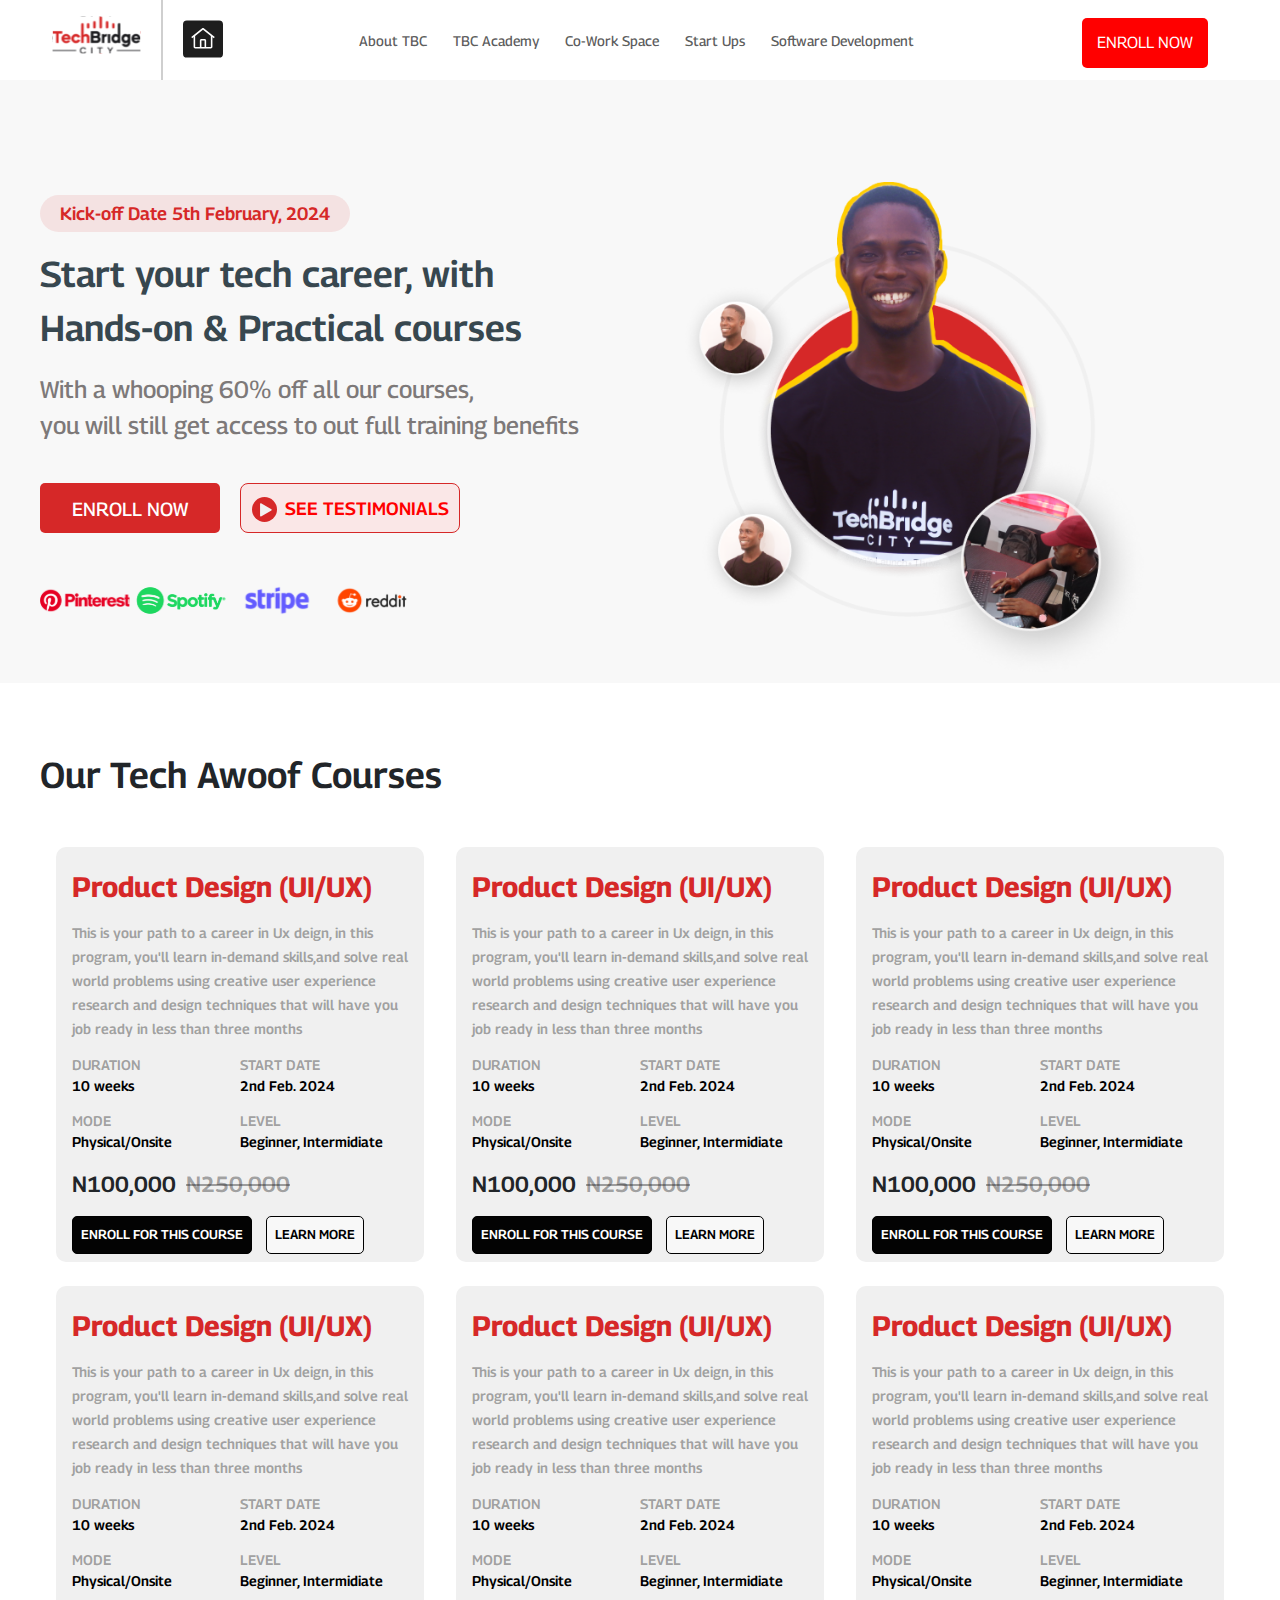
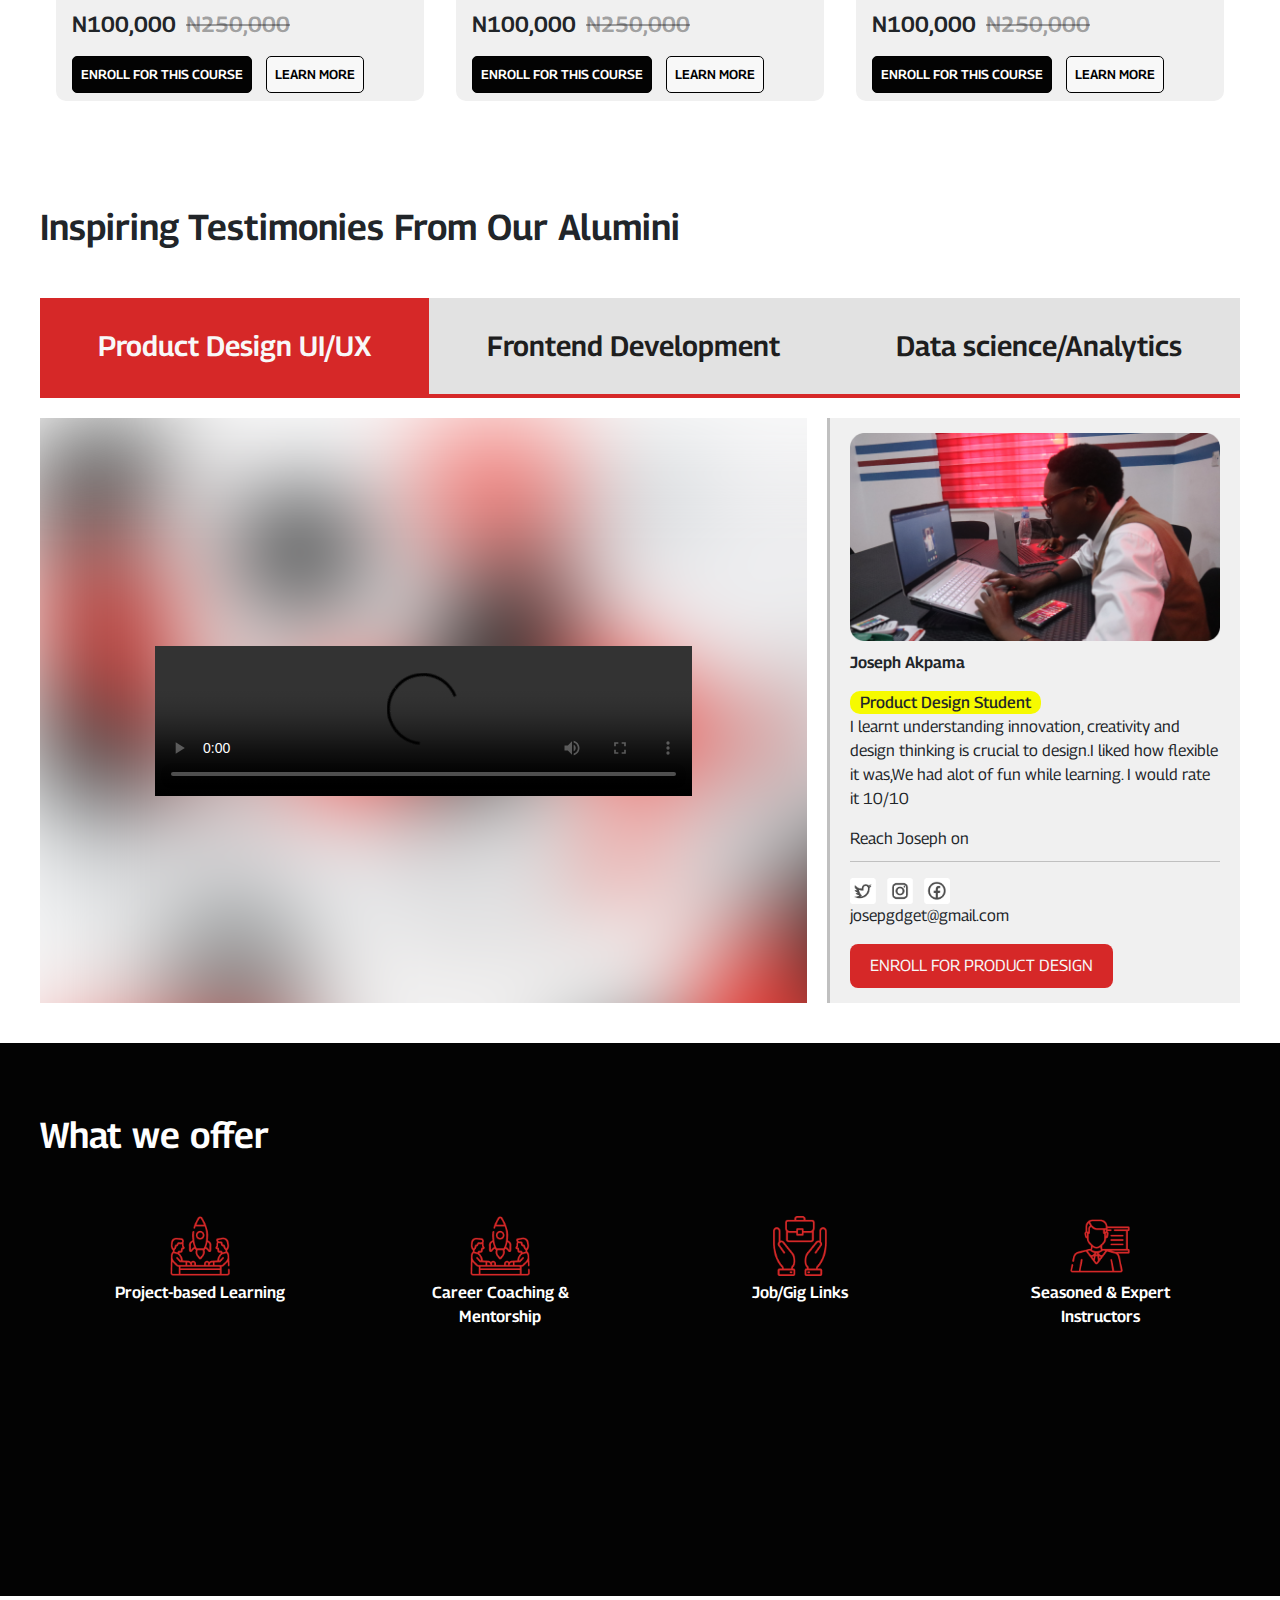
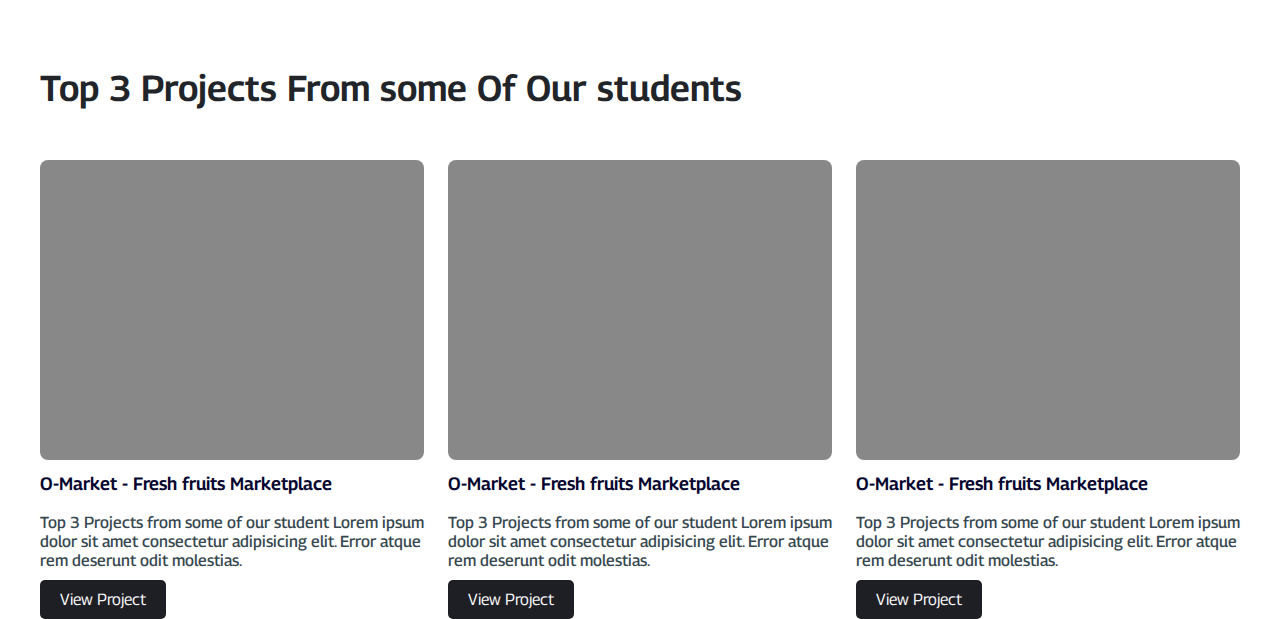
==== commit 034921d4: "course detail responsiveness at 992" ====
--- a/index.html
+++ b/index.html
@@ -78,310 +78,329 @@
 		<div class="hero-image"><img src="images/right frame grou.png " class="image"></div>
 	</div>
  
-  <div class="section">
-	<h2 class="section-heading text-center text-md-start">Our Tech Awoof Courses </h2>
-	<div class="parent-div-1 row justify-content-center">
-		<div class="col-lg-4 mb-4 col-sm-6 col-11">
-			<div class="product-card mx-3 px-3 py-2">
-				<h3 class="program-title product-design">Product Design (UI/UX)</h3>
-				<p class="text-sub text-start">
-					This is your path to a career in Ux deign, in this program, you'll learn in-demand skills,and solve real world problems using creative user experience
-					research and design techniques that will have you job ready in less than three months 
-				</p>
-				
-				<div class="row">
-					<div class="col-6 time-duration ">
-						<h6 class="course-key duration grey text-uppercase">DURATION</h6>
-						<h6 class="num-wk bold course-value">10 weeks</h6>
-					</div>
-					<div class="col-6 time-duration">
-						<h5 class="course-key full-date grey text-uppercase">Start date</h5>
-						<h5 class="level bold course-value">2nd Feb. 2024</h5>
-					</div>
-				</div>
-
-				<div class="row">
-					<div class="col-6 duration">
-						<h6 class="course-key mode grey text-uppercase ">Mode</h6>
-						<h6 class="phys bold course-value">Physical/Onsite</h6>
-					</div>
-				
-					<div class="col-6 duration">
-						<h6 class="course-key level-level grey text-uppercase">level</h6>
-						<h6 class=" beginner bold course-value">Beginner, Intermidiate</h6>
-					</div>
-				</div>
-				
-				<div class="money-div">
-					<div class="price-tag ">N100,000</div> 
-					<div class="price-tag price"><s>N250,000</s></div>
-				</div>
-				
-				<div class="course-button-div">
-					<button class="product-card-btn mb-xl-0 mb-lg-2 mb-md-0 mb-2 course-button">ENROLL FOR THIS COURSE</button> 
-					<button class="product-card-btn mb-xl-0 mb-lg-2 mb-md-0 mb-2 learn-button">LEARN MORE</button>
-				</div>
+	<div class="section">
+		<h2 class="section-heading text-center text-md-start">Our Tech Awoof Courses </h2>
+		<div class="parent-div-1 row justify-content-center">
+			<div class="col-lg-4 mb-4 col-sm-6 col-11">
+				<div class="product-card mx-3 px-3 py-2">
+					<h3 class="program-title product-design">Product Design (UI/UX)</h3>
+					<p class="text-sub text-start">
+						This is your path to a career in Ux deign, in this program, you'll learn in-demand skills,and solve real world problems using creative user experience
+						research and design techniques that will have you job ready in less than three months 
+					</p>
+					
+					<div class="row">
+						<div class="col-6 time-duration ">
+							<h6 class="course-key duration grey text-uppercase">DURATION</h6>
+							<h6 class="num-wk bold course-value">10 weeks</h6>
+						</div>
+						<div class="col-6 time-duration">
+							<h5 class="course-key full-date grey text-uppercase">Start date</h5>
+							<h5 class="level bold course-value">2nd Feb. 2024</h5>
+						</div>
+					</div>
+
+					<div class="row">
+						<div class="col-6 duration">
+							<h6 class="course-key mode grey text-uppercase ">Mode</h6>
+							<h6 class="phys bold course-value">Physical/Onsite</h6>
+						</div>
+					
+						<div class="col-6 duration">
+							<h6 class="course-key level-level grey text-uppercase">level</h6>
+							<h6 class=" beginner bold course-value">Beginner, Intermidiate</h6>
+						</div>
+					</div>
+					
+					<div class="money-div">
+						<div class="price-tag ">N100,000</div> 
+						<div class="price-tag price"><s>N250,000</s></div>
+					</div>
+					
+					<div class="course-button-div">
+						<button class="product-card-btn mb-xl-0 mb-lg-2 mb-md-0 mb-2 course-button">ENROLL FOR THIS COURSE</button> 
+						<button class="product-card-btn mb-xl-0 mb-lg-2 mb-md-0 mb-2 learn-button" onclick="toggleModal('hero-pop-up')">LEARN MORE</button>
+					</div>
+		
+				</div>
+				
+			</div>
+			<div class="col-lg-4 mb-4 col-sm-6 col-11">
+				<div class="product-card mx-3 px-3 py-2">
+					<h3 class="program-title product-design">Product Design (UI/UX)</h3>
+					<p class="text-sub text-start">
+						This is your path to a career in Ux deign, in this program, you'll learn in-demand skills,and solve real world problems using creative user experience
+						research and design techniques that will have you job ready in less than three months 
+					</p>
+					
+					<div class="row">
+						<div class="col-6 time-duration ">
+							<h6 class="course-key duration grey text-uppercase">DURATION</h6>
+							<h6 class="num-wk bold course-value">10 weeks</h6>
+						</div>
+						<div class="col-6 time-duration">
+							<h5 class="course-key full-date grey text-uppercase">Start date</h5>
+							<h5 class="level bold course-value">2nd Feb. 2024</h5>
+						</div>
+					</div>
+
+					<div class="row">
+						<div class="col-6 duration">
+							<h6 class="course-key mode grey text-uppercase ">Mode</h6>
+							<h6 class="phys bold course-value">Physical/Onsite</h6>
+						</div>
+					
+						<div class="col-6 duration">
+							<h6 class="course-key level-level grey text-uppercase">level</h6>
+							<h6 class=" beginner bold course-value">Beginner, Intermidiate</h6>
+						</div>
+					</div>
+					
+					<div class="money-div">
+						<div class="price-tag ">N100,000</div> 
+						<div class="price-tag price"><s>N250,000</s></div>
+					</div>
+					
+					<div class="course-button-div">
+						<button class="product-card-btn mb-xl-0 mb-lg-2 mb-md-0 mb-2 course-button">ENROLL FOR THIS COURSE</button> 
+						<button class="product-card-btn mb-xl-0 mb-lg-2 mb-md-0 mb-2 learn-button" onclick="toggleModal('hero-pop-up')">LEARN MORE</button>
+					</div>
+		
+				</div>
+				
+			</div>
+
+			<div class="col-lg-4 mb-4 col-sm-6 col-11">
+				<div class="product-card mx-3 px-3 py-2">
+					<h3 class="program-title product-design">Product Design (UI/UX)</h3>
+					<p class="text-sub text-start">
+						This is your path to a career in Ux deign, in this program, you'll learn in-demand skills,and solve real world problems using creative user experience
+						research and design techniques that will have you job ready in less than three months 
+					</p>
+					
+					<div class="row">
+						<div class="col-6 time-duration ">
+							<h6 class="course-key duration grey text-uppercase">DURATION</h6>
+							<h6 class="num-wk bold course-value">10 weeks</h6>
+						</div>
+						<div class="col-6 time-duration">
+							<h5 class="course-key full-date grey text-uppercase">Start date</h5>
+							<h5 class="level bold course-value">2nd Feb. 2024</h5>
+						</div>
+					</div>
+
+					<div class="row">
+						<div class="col-6 duration">
+							<h6 class="course-key mode grey text-uppercase ">Mode</h6>
+							<h6 class="phys bold course-value">Physical/Onsite</h6>
+						</div>
+					
+						<div class="col-6 duration">
+							<h6 class="course-key level-level grey text-uppercase">level</h6>
+							<h6 class=" beginner bold course-value">Beginner, Intermidiate</h6>
+						</div>
+					</div>
+					
+					<div class="money-div">
+						<div class="price-tag ">N100,000</div> 
+						<div class="price-tag price"><s>N250,000</s></div>
+					</div>
+					
+					<div class="course-button-div">
+						<button class="product-card-btn mb-xl-0 mb-lg-2 mb-md-0 mb-2 course-button">ENROLL FOR THIS COURSE</button> 
+						<button class="product-card-btn mb-xl-0 mb-lg-2 mb-md-0 mb-2 learn-button" onclick="toggleModal('hero-pop-up')">LEARN MORE</button>
+					</div>
+		
+				</div>
+				
+			</div>
+
+			<div class="col-lg-4 mb-4 col-sm-6 col-11">
+				<div class="product-card mx-3 px-3 py-2">
+					<h3 class="program-title product-design">Product Design (UI/UX)</h3>
+					<p class="text-sub text-start">
+						This is your path to a career in Ux deign, in this program, you'll learn in-demand skills,and solve real world problems using creative user experience
+						research and design techniques that will have you job ready in less than three months 
+					</p>
+					
+					<div class="row">
+						<div class="col-6 time-duration ">
+							<h6 class="course-key duration grey text-uppercase">DURATION</h6>
+							<h6 class="num-wk bold course-value">10 weeks</h6>
+						</div>
+						<div class="col-6 time-duration">
+							<h5 class="course-key full-date grey text-uppercase">Start date</h5>
+							<h5 class="level bold course-value">2nd Feb. 2024</h5>
+						</div>
+					</div>
+
+					<div class="row">
+						<div class="col-6 duration">
+							<h6 class="course-key mode grey text-uppercase ">Mode</h6>
+							<h6 class="phys bold course-value">Physical/Onsite</h6>
+						</div>
+					
+						<div class="col-6 duration">
+							<h6 class="course-key level-level grey text-uppercase">level</h6>
+							<h6 class=" beginner bold course-value">Beginner, Intermidiate</h6>
+						</div>
+					</div>
+					
+					<div class="money-div">
+						<div class="price-tag ">N100,000</div> 
+						<div class="price-tag price"><s>N250,000</s></div>
+					</div>
+					
+					<div class="course-button-div">
+						<button class="product-card-btn mb-xl-0 mb-lg-2 mb-md-0 mb-2 course-button">ENROLL FOR THIS COURSE</button> 
+						<button class="product-card-btn mb-xl-0 mb-lg-2 mb-md-0 mb-2 learn-button" onclick="toggleModal('hero-pop-up')">LEARN MORE</button>
+					</div>
+		
+				</div>
+				
+			</div>
+
+			<div class="col-lg-4 mb-4 col-sm-6 col-11">
+				<div class="product-card mx-3 px-3 py-2">
+					<h3 class="program-title product-design">Product Design (UI/UX)</h3>
+					<p class="text-sub text-start">
+						This is your path to a career in Ux deign, in this program, you'll learn in-demand skills,and solve real world problems using creative user experience
+						research and design techniques that will have you job ready in less than three months 
+					</p>
+					
+					<div class="row">
+						<div class="col-6 time-duration ">
+							<h6 class="course-key duration grey text-uppercase">DURATION</h6>
+							<h6 class="num-wk bold course-value">10 weeks</h6>
+						</div>
+						<div class="col-6 time-duration">
+							<h5 class="course-key full-date grey text-uppercase">Start date</h5>
+							<h5 class="level bold course-value">2nd Feb. 2024</h5>
+						</div>
+					</div>
+
+					<div class="row">
+						<div class="col-6 duration">
+							<h6 class="course-key mode grey text-uppercase ">Mode</h6>
+							<h6 class="phys bold course-value">Physical/Onsite</h6>
+						</div>
+					
+						<div class="col-6 duration">
+							<h6 class="course-key level-level grey text-uppercase">level</h6>
+							<h6 class=" beginner bold course-value">Beginner, Intermidiate</h6>
+						</div>
+					</div>
+					
+					<div class="money-div">
+						<div class="price-tag ">N100,000</div> 
+						<div class="price-tag price"><s>N250,000</s></div>
+					</div>
+					
+					<div class="course-button-div">
+						<button class="product-card-btn mb-xl-0 mb-lg-2 mb-md-0 mb-2 course-button">ENROLL FOR THIS COURSE</button> 
+						<button class="product-card-btn mb-xl-0 mb-lg-2 mb-md-0 mb-2 learn-button" onclick="toggleModal('hero-pop-up')">LEARN MORE</button>
+					</div>
+		
+				</div>
+				
+			</div>
+
+			<div class="col-lg-4 mb-4 col-sm-6 col-11">
+				<div class="product-card mx-3 px-3 py-2">
+					<h3 class="program-title product-design">Product Design (UI/UX)</h3>
+					<p class="text-sub text-start">
+						This is your path to a career in Ux deign, in this program, you'll learn in-demand skills,and solve real world problems using creative user experience
+						research and design techniques that will have you job ready in less than three months 
+					</p>
+					
+					<div class="row">
+						<div class="col-6 time-duration ">
+							<h6 class="course-key duration grey text-uppercase">DURATION</h6>
+							<h6 class="num-wk bold course-value">10 weeks</h6>
+						</div>
+						<div class="col-6 time-duration">
+							<h5 class="course-key full-date grey text-uppercase">Start date</h5>
+							<h5 class="level bold course-value">2nd Feb. 2024</h5>
+						</div>
+					</div>
+
+					<div class="row">
+						<div class="col-6 duration">
+							<h6 class="course-key mode grey text-uppercase ">Mode</h6>
+							<h6 class="phys bold course-value">Physical/Onsite</h6>
+						</div>
+					
+						<div class="col-6 duration">
+							<h6 class="course-key level-level grey text-uppercase">level</h6>
+							<h6 class=" beginner bold course-value">Beginner, Intermidiate</h6>
+						</div>
+					</div>
+					
+					<div class="money-div">
+						<div class="price-tag ">N100,000</div> 
+						<div class="price-tag price"><s>N250,000</s></div>
+					</div>
+					
+					<div class="course-button-div">
+						<button class="product-card-btn mb-xl-0 mb-lg-2 mb-md-0 mb-2 course-button">ENROLL FOR THIS COURSE</button> 
+						<button class="product-card-btn mb-xl-0 mb-lg-2 mb-md-0 mb-2 learn-button" onclick="toggleModal('hero-pop-up')">LEARN MORE</button>
+					</div>
+		
+				</div>
+				
+			</div>
+
+			
+		</div> 
+	</div>
 	
-			</div>
-			
-		</div>
-		<div class="col-lg-4 mb-4 col-sm-6 col-11">
-			<div class="product-card mx-3 px-3 py-2">
-				<h3 class="program-title product-design">Product Design (UI/UX)</h3>
-				<p class="text-sub text-start">
-					This is your path to a career in Ux deign, in this program, you'll learn in-demand skills,and solve real world problems using creative user experience
-					research and design techniques that will have you job ready in less than three months 
-				</p>
-				
-				<div class="row">
-					<div class="col-6 time-duration ">
-						<h6 class="course-key duration grey text-uppercase">DURATION</h6>
-						<h6 class="num-wk bold course-value">10 weeks</h6>
-					</div>
-					<div class="col-6 time-duration">
-						<h5 class="course-key full-date grey text-uppercase">Start date</h5>
-						<h5 class="level bold course-value">2nd Feb. 2024</h5>
-					</div>
-				</div>
-
-				<div class="row">
-					<div class="col-6 duration">
-						<h6 class="course-key mode grey text-uppercase ">Mode</h6>
-						<h6 class="phys bold course-value">Physical/Onsite</h6>
-					</div>
-				
-					<div class="col-6 duration">
-						<h6 class="course-key level-level grey text-uppercase">level</h6>
-						<h6 class=" beginner bold course-value">Beginner, Intermidiate</h6>
-					</div>
-				</div>
-				
-				<div class="money-div">
-					<div class="price-tag ">N100,000</div> 
-					<div class="price-tag price"><s>N250,000</s></div>
-				</div>
-				
-				<div class="course-button-div">
-					<button class="product-card-btn mb-xl-0 mb-lg-2 mb-md-0 mb-2 course-button">ENROLL FOR THIS COURSE</button> 
-					<button class="product-card-btn mb-xl-0 mb-lg-2 mb-md-0 mb-2 learn-button">LEARN MORE</button>
-				</div>
-	
-			</div>
-			
-		</div>
-
-		<div class="col-lg-4 mb-4 col-sm-6 col-11">
-			<div class="product-card mx-3 px-3 py-2">
-				<h3 class="program-title product-design">Product Design (UI/UX)</h3>
-				<p class="text-sub text-start">
-					This is your path to a career in Ux deign, in this program, you'll learn in-demand skills,and solve real world problems using creative user experience
-					research and design techniques that will have you job ready in less than three months 
-				</p>
-				
-				<div class="row">
-					<div class="col-6 time-duration ">
-						<h6 class="course-key duration grey text-uppercase">DURATION</h6>
-						<h6 class="num-wk bold course-value">10 weeks</h6>
-					</div>
-					<div class="col-6 time-duration">
-						<h5 class="course-key full-date grey text-uppercase">Start date</h5>
-						<h5 class="level bold course-value">2nd Feb. 2024</h5>
-					</div>
-				</div>
-
-				<div class="row">
-					<div class="col-6 duration">
-						<h6 class="course-key mode grey text-uppercase ">Mode</h6>
-						<h6 class="phys bold course-value">Physical/Onsite</h6>
-					</div>
-				
-					<div class="col-6 duration">
-						<h6 class="course-key level-level grey text-uppercase">level</h6>
-						<h6 class=" beginner bold course-value">Beginner, Intermidiate</h6>
-					</div>
-				</div>
-				
-				<div class="money-div">
-					<div class="price-tag ">N100,000</div> 
-					<div class="price-tag price"><s>N250,000</s></div>
-				</div>
-				
-				<div class="course-button-div">
-					<button class="product-card-btn mb-xl-0 mb-lg-2 mb-md-0 mb-2 course-button">ENROLL FOR THIS COURSE</button> 
-					<button class="product-card-btn mb-xl-0 mb-lg-2 mb-md-0 mb-2 learn-button">LEARN MORE</button>
-				</div>
-	
-			</div>
-			
-		</div>
-
-		<div class="col-lg-4 mb-4 col-sm-6 col-11">
-			<div class="product-card mx-3 px-3 py-2">
-				<h3 class="program-title product-design">Product Design (UI/UX)</h3>
-				<p class="text-sub text-start">
-					This is your path to a career in Ux deign, in this program, you'll learn in-demand skills,and solve real world problems using creative user experience
-					research and design techniques that will have you job ready in less than three months 
-				</p>
-				
-				<div class="row">
-					<div class="col-6 time-duration ">
-						<h6 class="course-key duration grey text-uppercase">DURATION</h6>
-						<h6 class="num-wk bold course-value">10 weeks</h6>
-					</div>
-					<div class="col-6 time-duration">
-						<h5 class="course-key full-date grey text-uppercase">Start date</h5>
-						<h5 class="level bold course-value">2nd Feb. 2024</h5>
-					</div>
-				</div>
-
-				<div class="row">
-					<div class="col-6 duration">
-						<h6 class="course-key mode grey text-uppercase ">Mode</h6>
-						<h6 class="phys bold course-value">Physical/Onsite</h6>
-					</div>
-				
-					<div class="col-6 duration">
-						<h6 class="course-key level-level grey text-uppercase">level</h6>
-						<h6 class=" beginner bold course-value">Beginner, Intermidiate</h6>
-					</div>
-				</div>
-				
-				<div class="money-div">
-					<div class="price-tag ">N100,000</div> 
-					<div class="price-tag price"><s>N250,000</s></div>
-				</div>
-				
-				<div class="course-button-div">
-					<button class="product-card-btn mb-xl-0 mb-lg-2 mb-md-0 mb-2 course-button">ENROLL FOR THIS COURSE</button> 
-					<button class="product-card-btn mb-xl-0 mb-lg-2 mb-md-0 mb-2 learn-button">LEARN MORE</button>
-				</div>
-	
-			</div>
-			
-		</div>
-
-		<div class="col-lg-4 mb-4 col-sm-6 col-11">
-			<div class="product-card mx-3 px-3 py-2">
-				<h3 class="program-title product-design">Product Design (UI/UX)</h3>
-				<p class="text-sub text-start">
-					This is your path to a career in Ux deign, in this program, you'll learn in-demand skills,and solve real world problems using creative user experience
-					research and design techniques that will have you job ready in less than three months 
-				</p>
-				
-				<div class="row">
-					<div class="col-6 time-duration ">
-						<h6 class="course-key duration grey text-uppercase">DURATION</h6>
-						<h6 class="num-wk bold course-value">10 weeks</h6>
-					</div>
-					<div class="col-6 time-duration">
-						<h5 class="course-key full-date grey text-uppercase">Start date</h5>
-						<h5 class="level bold course-value">2nd Feb. 2024</h5>
-					</div>
-				</div>
-
-				<div class="row">
-					<div class="col-6 duration">
-						<h6 class="course-key mode grey text-uppercase ">Mode</h6>
-						<h6 class="phys bold course-value">Physical/Onsite</h6>
-					</div>
-				
-					<div class="col-6 duration">
-						<h6 class="course-key level-level grey text-uppercase">level</h6>
-						<h6 class=" beginner bold course-value">Beginner, Intermidiate</h6>
-					</div>
-				</div>
-				
-				<div class="money-div">
-					<div class="price-tag ">N100,000</div> 
-					<div class="price-tag price"><s>N250,000</s></div>
-				</div>
-				
-				<div class="course-button-div">
-					<button class="product-card-btn mb-xl-0 mb-lg-2 mb-md-0 mb-2 course-button">ENROLL FOR THIS COURSE</button> 
-					<button class="product-card-btn mb-xl-0 mb-lg-2 mb-md-0 mb-2 learn-button">LEARN MORE</button>
-				</div>
-	
-			</div>
-			
-		</div>
-
-		<div class="col-lg-4 mb-4 col-sm-6 col-11">
-			<div class="product-card mx-3 px-3 py-2">
-				<h3 class="program-title product-design">Product Design (UI/UX)</h3>
-				<p class="text-sub text-start">
-					This is your path to a career in Ux deign, in this program, you'll learn in-demand skills,and solve real world problems using creative user experience
-					research and design techniques that will have you job ready in less than three months 
-				</p>
-				
-				<div class="row">
-					<div class="col-6 time-duration ">
-						<h6 class="course-key duration grey text-uppercase">DURATION</h6>
-						<h6 class="num-wk bold course-value">10 weeks</h6>
-					</div>
-					<div class="col-6 time-duration">
-						<h5 class="course-key full-date grey text-uppercase">Start date</h5>
-						<h5 class="level bold course-value">2nd Feb. 2024</h5>
-					</div>
-				</div>
-
-				<div class="row">
-					<div class="col-6 duration">
-						<h6 class="course-key mode grey text-uppercase ">Mode</h6>
-						<h6 class="phys bold course-value">Physical/Onsite</h6>
-					</div>
-				
-					<div class="col-6 duration">
-						<h6 class="course-key level-level grey text-uppercase">level</h6>
-						<h6 class=" beginner bold course-value">Beginner, Intermidiate</h6>
-					</div>
-				</div>
-				
-				<div class="money-div">
-					<div class="price-tag ">N100,000</div> 
-					<div class="price-tag price"><s>N250,000</s></div>
-				</div>
-				
-				<div class="course-button-div">
-					<button class="product-card-btn mb-xl-0 mb-lg-2 mb-md-0 mb-2 course-button">ENROLL FOR THIS COURSE</button> 
-					<button class="product-card-btn mb-xl-0 mb-lg-2 mb-md-0 mb-2 learn-button">LEARN MORE</button>
-				</div>
-	
-			</div>
-			
-		</div>
-
-		
-	</div> 
-  </div>
-  
-
-
- <div class="section">
-	<h2 class="section-heading text-center text-md-start">Inspiring Testimonies From Our Alumini</h2>
-	<div class="testimony-courses">
-		<div id="design-course" class="courses active">Product Design UI/UX</div>
-		<div id="frontend-course" class="courses">Frontend Development</div>
-		<div id="analytics-course" class="courses">Data science/Analytics</div>
-	</div> 
-
-	<div class="course-testimony-section">
-		<div class="design-course-testimony testimony-div active">
-			<div class="background-vid">
-				<!-- <div><img src="images/ph_caret-up-light-1.pn" class="arrow-left"></div>
-				<img src="images/Rectangle 3.png" class="vid">
-				<div><img src="images/ph_caret-up-light.png" class="arrow-right"></div> -->
-				<div class="vid">
-					<video src="videos/result.mp4" controls class="testimonial-videos"></video>
-				</div>
-				
-			</div>
-			<div class="student-info">
-				<div class="design-student-image">
-					<img src="images/Rectangle 9.png" class="student-image">
-				</div>
-				<div class="student-data">
-					<p class="name">Joseph Akpama</p>
-					<span class="design-student">Product Design Student</span>
+
+
+	<div class="section">
+		<h2 class="section-heading text-center text-md-start">Inspiring Testimonies From Our Alumini</h2>
+		<div class="testimony-courses">
+			<div id="design-course" class="courses active">Product Design UI/UX</div>
+			<div id="frontend-course" class="courses">Frontend Development</div>
+			<div id="analytics-course" class="courses">Data science/Analytics</div>
+		</div> 
+
+		<div class="course-testimony-section">
+			<div class="design-course-testimony testimony-div active">
+				<div class="background-vid">
+					<!-- <div><img src="images/ph_caret-up-light-1.pn" class="arrow-left"></div>
+					<img src="images/Rectangle 3.png" class="vid">
+					<div><img src="images/ph_caret-up-light.png" class="arrow-right"></div> -->
+					<div class="vid">
+						<video src="videos/result.mp4" controls class="testimonial-videos"></video>
+					</div>
+					
+				</div>
+				<div class="student-info">
+					<div class="design-student-image">
+						<img src="images/Rectangle 9.png" class="student-image">
+					</div>
+					<div class="student-data">
+						<p class="name">Joseph Akpama</p>
+						<span class="design-student">Product Design Student</span>
+						<p class="joseph-work">I learnt understanding innovation, creativity and design thinking is crucial to design.I liked how flexible it was,We had alot of fun while learning. I would rate it 10/10</p>
+						<p class="react">Reach Joseph on</p>
+						<div><img src="images/Frame 81.png" class="social-media" ></div>
+						<p>josepgdget@gmail.com</p>
+						<button class="product-button">ENROLL FOR PRODUCT DESIGN </button>
+					</div>
+				</div>
+			</div>
+
+			<div class="frontend-course-testimony testimony-div">
+				<div class="background-vid">
+					<div><img src="images/ph_caret-up-light-1.png" class="arrow-left"></div>
+					<img src="images/Rectangle 3.png" class="vid">
+					<div><img src="images/ph_caret-up-light.png" class="arrow-right"></div>
+				</div>
+				<div class="student-info">
+					<div class="design-student-image"><img src="images/Rectangle 9.png" class="student-image"></div>
+					<p class="name">Peter Johnson</p>
+					<span class="design-student">Frontend Student</span>
 					<p class="joseph-work">I learnt understanding innovation, creativity and design thinking is crucial to design.I liked how flexible it was,We had alot of fun while learning. I would rate it 10/10</p>
 					<p class="react">Reach Joseph on</p>
 					<div><img src="images/Frame 81.png" class="social-media" ></div>
@@ -389,130 +408,230 @@
 					<button class="product-button">ENROLL FOR PRODUCT DESIGN </button>
 				</div>
 			</div>
+
+			<div class="analytics-course-testimony testimony-div">
+				<div class="background-vid">
+					<div><img src="images/ph_caret-up-light-1.png" class="arrow-left"></div>
+					<img src="images/Rectangle 3.png" class="vid">
+					<div><img src="images/ph_caret-up-light.png" class="arrow-right"></div>
+				</div>
+				<div class="student-info">
+					<div class="design-student-image"><img src="images/Rectangle 9.png" class="student-image"></div>
+					<p class="name">James Allen</p>
+					<span class="design-student">Data Science Student</span>
+					<p class="joseph-work">I learnt understanding innovation, creativity and design thinking is crucial to design.I liked how flexible it was,We had alot of fun while learning. I would rate it 10/10</p>
+					<p class="react">Reach Joseph on</p>
+					<div><img src="images/Frame 81.png" class="social-media" ></div>
+					<p>josepgdget@gmail.com</p>
+					<button class="product-button">ENROLL FOR PRODUCT DESIGN </button>
+				</div>
+			</div>
+			
+		</div> 
+	</div>
+
+  
+
+	<div class="offer-section section">
+		<h4 class="section-heading  text-center text-md-start text-white"> What we offer</h4>
+
+		<div class="offer-list">
+			<div class="offer-div">
+				<img src="images/Capa_1.png" class="offer-image">
+				<div class="project-based write-up">Project-based Learning</div>
+			</div>
+
+			<div class="offer-div">
+				<img src="images/Capa_1.png" class="offer-image">
+				<div class="mentorship write-up">Career Coaching & Mentorship</div>
+			</div>
+
+			<div class="offer-div">
+				<img src="images/Layer_2.png" class="offer-image">
+				<div class="gig write-up">Job/Gig Links</div>
+			</div>
+
+			<div class="offer-div">
+				<img src="images/Frame-1.png" class="offer-image">
+				<div class="instuctors write-up">Seasoned & Expert Instructors</div>
+			</div>
+
 		</div>
 
-		<div class="frontend-course-testimony testimony-div">
-			<div class="background-vid">
-				<div><img src="images/ph_caret-up-light-1.png" class="arrow-left"></div>
-				<img src="images/Rectangle 3.png" class="vid">
-				<div><img src="images/ph_caret-up-light.png" class="arrow-right"></div>
-			</div>
-			<div class="student-info">
-				<div class="design-student-image"><img src="images/Rectangle 9.png" class="student-image"></div>
-				<p class="name">Peter Johnson</p>
-				<span class="design-student">Frontend Student</span>
-				<p class="joseph-work">I learnt understanding innovation, creativity and design thinking is crucial to design.I liked how flexible it was,We had alot of fun while learning. I would rate it 10/10</p>
-				<p class="react">Reach Joseph on</p>
-				<div><img src="images/Frame 81.png" class="social-media" ></div>
-				<p>josepgdget@gmail.com</p>
-				<button class="product-button">ENROLL FOR PRODUCT DESIGN </button>
-			</div>
-		</div>
-
-		<div class="analytics-course-testimony testimony-div">
-			<div class="background-vid">
-				<div><img src="images/ph_caret-up-light-1.png" class="arrow-left"></div>
-				<img src="images/Rectangle 3.png" class="vid">
-				<div><img src="images/ph_caret-up-light.png" class="arrow-right"></div>
-			</div>
-			<div class="student-info">
-				<div class="design-student-image"><img src="images/Rectangle 9.png" class="student-image"></div>
-				<p class="name">James Allen</p>
-				<span class="design-student">Data Science Student</span>
-				<p class="joseph-work">I learnt understanding innovation, creativity and design thinking is crucial to design.I liked how flexible it was,We had alot of fun while learning. I would rate it 10/10</p>
-				<p class="react">Reach Joseph on</p>
-				<div><img src="images/Frame 81.png" class="social-media" ></div>
-				<p>josepgdget@gmail.com</p>
-				<button class="product-button">ENROLL FOR PRODUCT DESIGN </button>
-			</div>
-		</div>
-		
-	</div> 
- </div>
-
-  
-
-  <div class="offer-section section">
-	  <h4 class="section-heading  text-center text-md-start text-white"> What we offer</h4>
-
-	  <div class="offer-list">
-		<div class="offer-div">
-			<img src="images/Capa_1.png" class="offer-image">
-			<div class="project-based write-up">Project-based Learning</div>
-		</div>
-
-		<div class="offer-div">
-			<img src="images/Capa_1.png" class="offer-image">
-			<div class="mentorship write-up">Career Coaching & Mentorship</div>
-		</div>
-
-		<div class="offer-div">
-			<img src="images/Layer_2.png" class="offer-image">
-			<div class="gig write-up">Job/Gig Links</div>
-		</div>
-
-		<div class="offer-div">
-			<img src="images/Frame-1.png" class="offer-image">
-			<div class="instuctors write-up">Seasoned & Expert Instructors</div>
-		</div>
-
 	</div>
 
-  </div>
-
-  <div class="section">
-		<h2 class="section-heading text-center text-md-start" >Top 3 Projects From some Of Our students</h2>
-		<div class="projects-parent d-none d-sm-flex">
-			<div class="project-box" >
-				<div class="rectangle"></div>
-				<p class="project-name">O-Market - Fresh fruits Marketplace</p>
-				<h6 class="project-writeup">Top 3 Projects from some of our student Lorem ipsum dolor sit amet consectetur adipisicing elit. Error atque rem deserunt odit molestias.</h6>
-				<a href="#" class="view-project"> View Project</a>
-			</div>
-
-			<div class="project-box">
-				<div class="rectangle"></div>
-				<p class="project-name">O-Market - Fresh fruits Marketplace</p>
-				<h6 class="project-writeup">Top 3 Projects from some of our student Lorem ipsum dolor sit amet consectetur adipisicing elit. Error atque rem deserunt odit molestias.</h6>
-				<a href="#" class="view-project"> View Project</a>
-			</div>
-
-			<div class="project-box">
-				<div class="rectangle"></div>
-				<p class="project-name">O-Market - Fresh fruits Marketplace</p>
-				<h6 class="project-writeup">Top 3 Projects from some of our student Lorem ipsum dolor sit amet consectetur adipisicing elit. Error atque rem deserunt odit molestias.</h6>
-				<a href="#" class="view-project"> View Project</a>
-			</div>
-
-		</div>
-
-		<div class="projects-parent owl-carousel owl-theme d-sm-none">
-			
-				<div class="item project-box">
+	<div class="section">
+			<h2 class="section-heading text-center text-md-start" >Top 3 Projects From some Of Our students</h2>
+			<div class="projects-parent d-none d-sm-flex">
+				<div class="project-box" >
 					<div class="rectangle"></div>
 					<p class="project-name">O-Market - Fresh fruits Marketplace</p>
 					<h6 class="project-writeup">Top 3 Projects from some of our student Lorem ipsum dolor sit amet consectetur adipisicing elit. Error atque rem deserunt odit molestias.</h6>
 					<a href="#" class="view-project"> View Project</a>
 				</div>
 
-				<div class="item project-box">
+				<div class="project-box">
 					<div class="rectangle"></div>
 					<p class="project-name">O-Market - Fresh fruits Marketplace</p>
 					<h6 class="project-writeup">Top 3 Projects from some of our student Lorem ipsum dolor sit amet consectetur adipisicing elit. Error atque rem deserunt odit molestias.</h6>
 					<a href="#" class="view-project"> View Project</a>
 				</div>
 
-				<div class="item project-box">
+				<div class="project-box">
 					<div class="rectangle"></div>
 					<p class="project-name">O-Market - Fresh fruits Marketplace</p>
 					<h6 class="project-writeup">Top 3 Projects from some of our student Lorem ipsum dolor sit amet consectetur adipisicing elit. Error atque rem deserunt odit molestias.</h6>
 					<a href="#" class="view-project"> View Project</a>
 				</div>
-					
+
+			</div>
+
+			<div class="projects-parent owl-carousel owl-theme d-sm-none">
+				
+					<div class="item project-box">
+						<div class="rectangle"></div>
+						<p class="project-name">O-Market - Fresh fruits Marketplace</p>
+						<h6 class="project-writeup">Top 3 Projects from some of our student Lorem ipsum dolor sit amet consectetur adipisicing elit. Error atque rem deserunt odit molestias.</h6>
+						<a href="#" class="view-project"> View Project</a>
+					</div>
+
+					<div class="item project-box">
+						<div class="rectangle"></div>
+						<p class="project-name">O-Market - Fresh fruits Marketplace</p>
+						<h6 class="project-writeup">Top 3 Projects from some of our student Lorem ipsum dolor sit amet consectetur adipisicing elit. Error atque rem deserunt odit molestias.</h6>
+						<a href="#" class="view-project"> View Project</a>
+					</div>
+
+					<div class="item project-box">
+						<div class="rectangle"></div>
+						<p class="project-name">O-Market - Fresh fruits Marketplace</p>
+						<h6 class="project-writeup">Top 3 Projects from some of our student Lorem ipsum dolor sit amet consectetur adipisicing elit. Error atque rem deserunt odit molestias.</h6>
+						<a href="#" class="view-project"> View Project</a>
+					</div>
+						
+			</div>
+
+	</div> 
+
+	<div class="hero-pop-up" id="hero-pop-up">
+		<div class="close-panel">
+			<div class="close-div" onclick="toggleModal('hero-pop-up')"><img src="images/Dell_fill.svg" class="close-icon"></div>
 		</div>
-
-  </div> 
-
+		<div class="block1">
+			<h3 class="design-text">Product Design (UI/UX)</h3>
+			<div class="course-type">
+				<div class="con">
+					<div class="sub">MODE</div>
+					<div class="sub-text mode">HYBRID - 80% ONSITE <br>20% ONLINE CLASSES</div>
+				</div>
+
+				<div class="con">
+					<div class="sub">DURATION</div>
+					<div class="sub-text mode">12 WEEKS</div>
+				</div>
+
+				<div class="con">
+					<div class="sub">LEVEL</div>
+					<div class="sub-text mode">BEGINNER, <br>INTERMEDIATE</div>
+				</div>
+
+				<div class="con">
+					<div class="sub">START-DATE</div>
+					<div class="sub-text mode">5TH FEBRUARY 2024 </div>
+				</div>
+
+			</div>
+			<h5 class="learning-goals">Learning Goals</h5>
+			<div class="goals-div">
+				<div class="goals-container">
+					<img src="images/Frame.svg" class="learn-icon">
+					<div class="container-text">Master User-centered Design Principles, Design Thinking and User Research to give inituitive and User-friendly products</div>
+				</div>
+				<div class="goals-container">
+					<img src="images/Frame.svg" class="learn-icon">
+					<div class="container-text">Master User-centered Design Principles, Design Thinking and User Research to give inituitive and User-friendly products</div>
+				</div>
+				<div class="goals-container">
+					<img src="images/Frame.svg" class="learn-icon">
+					<div class="container-text">Master User-centered Design Principles, Design Thinking and User Research to give inituitive and User-friendly products</div>
+				</div>
+				<div class="goals-container">
+					<img src="images/Frame.svg" class="learn-icon">
+					<div class="container-text">Master User-centered Design Principles, Design Thinking and User Research to give inituitive and User-friendly products</div>
+				</div>
+				<div class="goals-container">
+					<img src="images/Frame.svg" class="learn-icon">
+					<div class="container-text">Master User-centered Design Principles, Design Thinking and User Research to give inituitive and User-friendly products</div>
+				</div>
+				
+				
+			</div>
+			<div class="curriculum">
+				<span class="course">Course Currriculum</span>
+				<span><a href="#" class="download-tag">Download Course Brochure</a></span>
+			</div>
+			<div class="card-div">
+				<div class="card">
+					<img src="images/Page-1.svg" class="card-icon" >
+					<p class="user-text">User Experience (UX) Design Fundamentals</p>
+					<p class="card-text">Design and Explain the field of UX, understand the core principles, techniques and tools in Ui Design and follow the UX process</p>
+				</div>
+				<div class="card">
+					<img src="images/creative_2421305.svg" class="card-icon" >
+					<p class="user-text">User Experience (UX) Design Fundamentals</p>
+					<p class="card-text">Design and Explain the field of UX, understand the core principles, techniques and tools in Ui Design and follow the UX process</p>
+				</div>
+				<div class="card">
+					<img src="images/web_4416391.svg" class="card-icon" >
+					<p class="user-text">User Experience (UX) Design Fundamentals</p>
+					<p class="card-text">Design and Explain the field of UX, understand the core principles, techniques and tools in Ui Design and follow the UX process</p>
+				</div>
+				<div class="card">
+					<img src="images/web-design_3159310.svg" class="card-icon" >
+					<p class="user-text">User Experience (UX) Design Fundamentals</p>
+					<p class="card-text">Design and Explain the field of UX, understand the core principles, techniques and tools in Ui Design and follow the UX process</p>
+				</div>
+				<div class="card">
+					<img src="images/design_3586494.svg" class="card-icon" >
+					<p class="user-text">User Experience (UX) Design Fundamentals</p>
+					<p class="card-text">Design and Explain the field of UX, understand the core principles, techniques and tools in Ui Design and follow the UX process</p>
+				</div>
+				<div class="card">
+					<img src="images/bulb_9874471.svg" class="card-icon" >
+					<p class="user-text">User Experience (UX) Design Fundamentals</p>
+					<p class="card-text">Design and Explain the field of UX, understand the core principles, techniques and tools in Ui Design and follow the UX process</p>
+				</div>
+			</div>
+		</div>
+
+		<div class="block2 position-relative">
+			
+			
+			<div class="enroll-button-div block-2-enroll">
+				<a href="#" class="enroll-button w-100">ENROLL FOR PRODUCT-DESIGN</a>
+			</div>
+			
+			<div class="offer">WHAT YOU'LL GET</div>
+			
+			<div class="offer-card mt-3">
+				<ul class="list-div">
+					<li class="list">Practical/Project Based-Learning</li>
+					<li class="list">Interactive and Conductive Learning</li>
+					<li class="list">Seasoned and Expert Instructors</li>
+					<li class="list">Career Mentorship</li>
+					<li class="list">Certificate of completion</li>
+					<li class="list">Link With Gigs/Job Opportunities</li>
+				</ul>
+			</div>
+			
+
+			<div bg-secondary>
+				<img src="images/hand-holding-phone.svg" id="hand-holding-phone">
+			</div>
+		</div>
+
+		
+	</div>
 	
 
 <!--
@@ -542,10 +661,29 @@
 	testimonyTags.forEach((testimonySection) => {
 	
 	testimonySection.addEventListener("click", toogleActiveClass)
-
-		
 	}) 
-  </script> 
+  </script>
+  <!-- Side Modal control  -->
+  <script>
+	const showModal = (modal_id) => {
+		document.querySelector('#'+modal_id).style.display = "flex"
+	}
+
+	const hideModal = (modal_id) => {
+		document.querySelector('#'+modal_id).style.display = "none"
+	}
+
+	const toggleModal = (modal_id) => {
+		const target = document.querySelector('#'+modal_id);
+		const computedCss = getComputedStyle(target);
+		if(computedCss.display === "none"){
+			showModal(modal_id)
+		}
+		else{
+			hideModal(modal_id)
+		}
+	}
+  </script>
   <!-- Carousel script -->
 	<script>
             $(document).ready(function() {
--- a/style.css
+++ b/style.css
@@ -1,3 +1,7 @@
+/* create a css variABLE CALLED "primary-color" */
+:root{
+    --primary-color: #d62828;
+}
 body{
     font-family: Georama;
 }
@@ -88,7 +92,7 @@
 
 .date{
     background: rgba(214, 40, 40, 0.10);
-    color: #d62828;
+    color: var(--primary-color);
     font-weight: 600;
     font-size: 18px;
     border-radius: 20px;
@@ -117,7 +121,7 @@
     margin-right: 20px;
 }
 .enroll-button, .testimonial-button{
-    background-color: #d62828;
+    background-color: var(--primary-color);
     color: white;
     border: none;
     text-align: center;
@@ -136,7 +140,7 @@
 .testimonial-button{
     justify-content: center;
     color: red;
-    border: 1px solid #d62828;
+    border: 1px solid var(--primary-color);
     background: #fae7e7;
     height: 50px;
     width: 220px; 
@@ -185,7 +189,7 @@
 } 
 .program-title{
     padding-top: 15px;
-    color: #d62828;
+    color: var(--primary-color);
     font-size: 28px;
     font-weight: bold;
 }
@@ -269,7 +273,7 @@
     display: flex;
     justify-content: center;
     align-items: center;
-    border-bottom: 4px solid #d62828;
+    border-bottom: 4px solid var(--primary-color);
     height: 100px;
     
     
@@ -292,7 +296,7 @@
 
 }
 .courses.active, .courses:hover{
-    background: #d62828;
+    background: var(--primary-color);
     color: #f8f8f8;
 }
 
@@ -371,7 +375,7 @@
     width: 100px;
 }
 .product-button{
-    background: #d62828;
+    background: var(--primary-color);
     color: #f8f8f8;
     border-radius: 8px;
     border: none;
@@ -381,6 +385,7 @@
     background: #030303;
     color: #fff;
 }
+
 .offer-section{
     padding-bottom: 40px!important;
     margin-top: 40px;
@@ -436,7 +441,7 @@
     display: flex;
     justify-content: space-between;
     align-items: center;
-    /* background: #d62828; */
+    /* background: var(--primary-color); */
     margin-top: 30px;
     width: 100%;
 }
@@ -476,6 +481,297 @@
     text-align: center;
 }
 
+/* Course Detail Modal */
+
+body{
+    font-family: Georama;
+}
+.nav-link{
+    font-size: 14px;
+    font-weight: 500;
+}
+.button-div{
+    margin-top: 15px;
+}
+.button{
+    margin-top: -10px;
+    background-color: red;
+    color: white;
+    padding: 13px 15px;
+    border: none;
+    text-align: center;
+    display: inline-block;
+    font-size: 16px;
+    text-decoration: none;
+    border-radius: 5px;
+} 
+.icon-div{
+    margin-left: 20px;
+    padding-left: 20px;
+    padding-top: 20px;
+    width: 40px;
+    border-left: 2px solid #cfcfcf;
+    height: 80px;
+}
+.home-icon{
+    width: 40px;
+}
+.hero-pop-up{
+    display: none;
+    padding-top: 15px;
+    width: 90%;
+    position: fixed;
+    right: 0;
+    top: 0;
+    background-color: #f8f8f8;
+    border-left: 1px solid black;
+    /* add a scrol bar to scroll vertically within this fixed div */
+    overflow-y: scroll;
+    max-height: 100vh;
+
+}
+.block1{
+    width: 58%;
+    margin-top: 40px;
+    padding-top: 10px;
+    padding-left: 20px;
+    min-height: 1100px;
+}
+
+.design-text{
+    color: var(--primary-color);
+    font-size: 33px;
+    font-weight: 600;
+    margin-bottom: 20px;
+}
+.course-type{
+    padding: 10px 0px 0 20px;
+    display: flex;
+    justify-content: space-between;
+    color: #ffff;
+    background: rgb(30, 30, 30);
+    width: 100%;
+    height: 90px;
+    border-radius: 10px;
+}
+.con{
+    margin-right: 25px;
+}
+.sub{
+    font-size: 13px;
+    font-weight: 500;
+    color: #808080;
+}
+.sub-text.mode{
+    font-size: 14px;
+    font-weight: 500;
+    color: white;
+}
+.learning-goals{
+    margin-top: 30px;
+    color: var(--primary-color);
+    font-size: 25px;
+    font-weight: 600;
+}
+.goals-div{
+    width: 100%;
+    min-height: 300px;
+    display: flex;
+    flex-wrap: wrap;
+    justify-content: space-between;
+
+}
+.goals-container{
+    width: 47%;
+    align-items: center;
+    display: flex;
+    font-size: 12px;
+    font-weight: 500;
+    color: #808080;
+    height: 100px;
+    margin-top: -10px;
+}
+
+.learn-icon{
+    width: 50px;
+}
+.container-text{
+    margin-left: 10px;
+    width: 280px;
+}
+.curriculum{
+    display: flex;
+    justify-content: space-between;
+    align-items: center;
+}
+.course{
+    color: var(--primary-color);
+    font-size: 25px;
+    font-weight: 600;
+}
+.download-tag{
+    font-size: 19px;
+    color: #4b4b4b;
+    font-weight: 600;
+}
+.card-div{
+    /* background: var(--primary-color); */
+    width: 100%;
+    min-height: 550px;
+    padding-top: 20px;
+    display: flex;
+   justify-content: space-between;
+    flex-wrap: wrap;
+    /* margin-bottom: 5px */
+}
+.card{
+    align-items: center;
+    text-align: center;
+    width: 32%;
+    height: 249px;
+    border: none;
+    background: #dddddd;
+    padding-top: 20px;
+}
+.card-icon{
+    margin-bottom: 10px;
+}
+.user-text{
+    font-size: 14px;
+    font-weight: 600;
+}
+.card-text{
+    font-size: 13px;
+}
+.block2{
+    width: 40%;
+    padding-left: 30px;
+    margin-top: 40px;
+    padding-top: 10px;
+    padding-right: 20px;
+    min-height: 1100px;
+}
+
+
+.block-2-enroll{
+    margin-top: 72px;
+}
+
+.close-panel{
+    height: 50px;
+    width: 100%;
+    position: fixed;
+    top: 0;
+    background-color: rgba(42, 10, 10, 0.2);
+    z-index: 10000;
+}
+
+.close-div{
+    /* style this div to be positioned inside the ".close-panel" div and it should be pinned at the top-tight corner */
+    height: 50px;
+    width: 18%;
+    /* position: fixed; */
+    top: 0;
+    
+    /* background-color: red; */
+    cursor: pointer;
+    float: right;
+    padding-right: 40px;
+    position: absolute;
+    right: 0;
+    margin-top: -5px;
+
+
+}
+.close-icon{
+    width: 60px;
+}
+/* .enroll-button-div{
+    margin-top: 110px;
+    padding-left: 50px;
+    
+} */
+.enroll-button{
+    background: var(--primary-color);
+    border: none;
+    padding: 12px 24px;
+    color: #fff;
+    border-radius: 5px;
+    font-size: 19px;
+    font-weight: 500;
+}
+.offer{
+    color: var(--primary-color);
+    font-size: larger;
+    font-weight: 600;
+    margin-top: 50px;
+}
+
+#hand-holding-phone{
+    /* pin this img tag to the extreem left of the screen */
+    position: absolute;
+    right: 0;
+    bottom: 0;
+    height: 550px; 
+   /* width: 100%;
+    height: 100%; */
+
+}
+.offer-div{
+    padding-top: 10px;
+    min-height: 350px;
+    padding-left: 50px;
+}
+.offer-card{
+    width: 386px;
+    height: 264px;
+    background: #fff3f3;
+    border: 2px solid var(--primary-color);
+    border-radius: 8px;
+    box-shadow: 8px 8px 10px #a3a3a3;
+}
+.list-div{
+    margin-top: 20px;
+}
+.list{
+    margin-bottom: 10px;
+    font-size: 18px;
+    font-weight: 600;
+    color: var(--primary-color);
+}
+.footer-div{
+    margin-top: 30px;
+    height: 100px;
+    background: #888888;
+    display: flex;
+    justify-content: center;
+    text-align: center;
+}
+
+@keyframes slideInFromRight {
+    0% {
+      transform: translateX(100%);
+    }
+    100% {
+      transform: translateX(0);
+    }
+  }
+
+  @keyframes slideOutToRight {
+    0% {
+      transform: translateX(0);
+    }
+    100% {
+      transform: translateX(-100%);
+    }
+  }
+  
+  #hero-pop-up {
+    animation: slideInFromRight 0.5s ease-in-out;
+  }
+  #hero-pop-up.slide-out {
+    animation: slideOutToRight 0.5s ease-in-out;
+  }
 @media screen and (max-width: 1200px){
     .date{
         font-size: 16px;
@@ -508,6 +804,29 @@
 
     .price-tag{
         font-size: 20px;
+    }
+
+    /* Course Detail modal */
+    .design-text{
+        font-size: 28px;
+    }
+    .sub{
+        font-size: 12px;
+    }
+    .sub-text.mode{
+        font-size: 12px;
+    }
+
+    .offer-card{
+        width: 100%;
+    }
+
+    .list{
+        font-size: 16px;
+    }
+
+    #hand-holding-phone{
+        height: 480px;
     }
     
 }
@@ -580,6 +899,38 @@
     .write-up {
         font-size: 15px;
     }
+
+    .design-text{
+        font-size: 28px;
+    }
+    .sub{
+        font-size: 11px;
+    }
+    .sub-text.mode{
+        font-size: 11px;
+    }
+    .goals-container{
+        width: 48%;
+    }
+    .offer-card{
+        width: 100%;
+        height: 230px;
+    }
+    .card-div .card {
+        padding-right: 3px;
+        padding-left: 3px;
+    }
+    .card-text{
+       font-size: 11px; 
+    }
+
+    .list{
+        font-size: 15px;
+    }
+
+    #hand-holding-phone{
+        height: 480px;
+    }
 }
 
 @media screen and (max-width: 902px){
@@ -607,6 +958,88 @@
     .view-project{
         padding: 7px 15px;
     }
+
+    /* Course detail modal */
+    #hero-pop-up{
+        flex-direction: column;
+        max-height: 100vh;
+    }
+    .block1{
+        width: 100%!important;
+    }
+    
+    .course-type{
+        width: 90%;
+    }
+    .sub{
+        font-size: 14px;
+    }
+    .sub-text.mode{
+        font-size: 15px;
+    }
+    .goals-container{
+        margin-top: -15px;
+    }
+    .container-text{
+        font-size: 15px;
+    }
+
+    .curriculum{
+        width: 95%;
+    }
+    .card-div{
+        width: 95%;
+    }
+    .card-text{
+        font-size: 14px;
+    }
+    .block2{
+        width: 100%!important;
+    }
+    .block-2-enroll{
+        margin-top: 0px;
+        width: 100%;
+        min-height: 40px;
+    }
+    .block-2-enroll .enroll-button{
+        width: 50%!important;
+        position: relative;
+        display: block;
+    }
+    .offer-card{
+        width: 50%;
+    }
+    /* .design-text{
+        font-size: 28px;
+    }
+    .sub{
+        font-size: 11px;
+    }
+    .sub-text.mode{
+        font-size: 11px;
+    }
+    .goals-container{
+        width: 48%;
+    }
+    .offer-card{
+        width: 100%;
+        height: 230px;
+    }
+    .card-div .card {
+        padding-right: 3px;
+        padding-left: 3px;
+    }
+    .card-text{
+       font-size: 11px; 
+    }
+
+    .list{
+        font-size: 15px;
+    } */
+
+    /* #hand-holding-phone{
+        height: 480px;
+    } */
 }
 @media screen and (max-width: 844px){
     .date{
@@ -994,4 +1427,4 @@
         width: 100%;
     }
     
-}
+}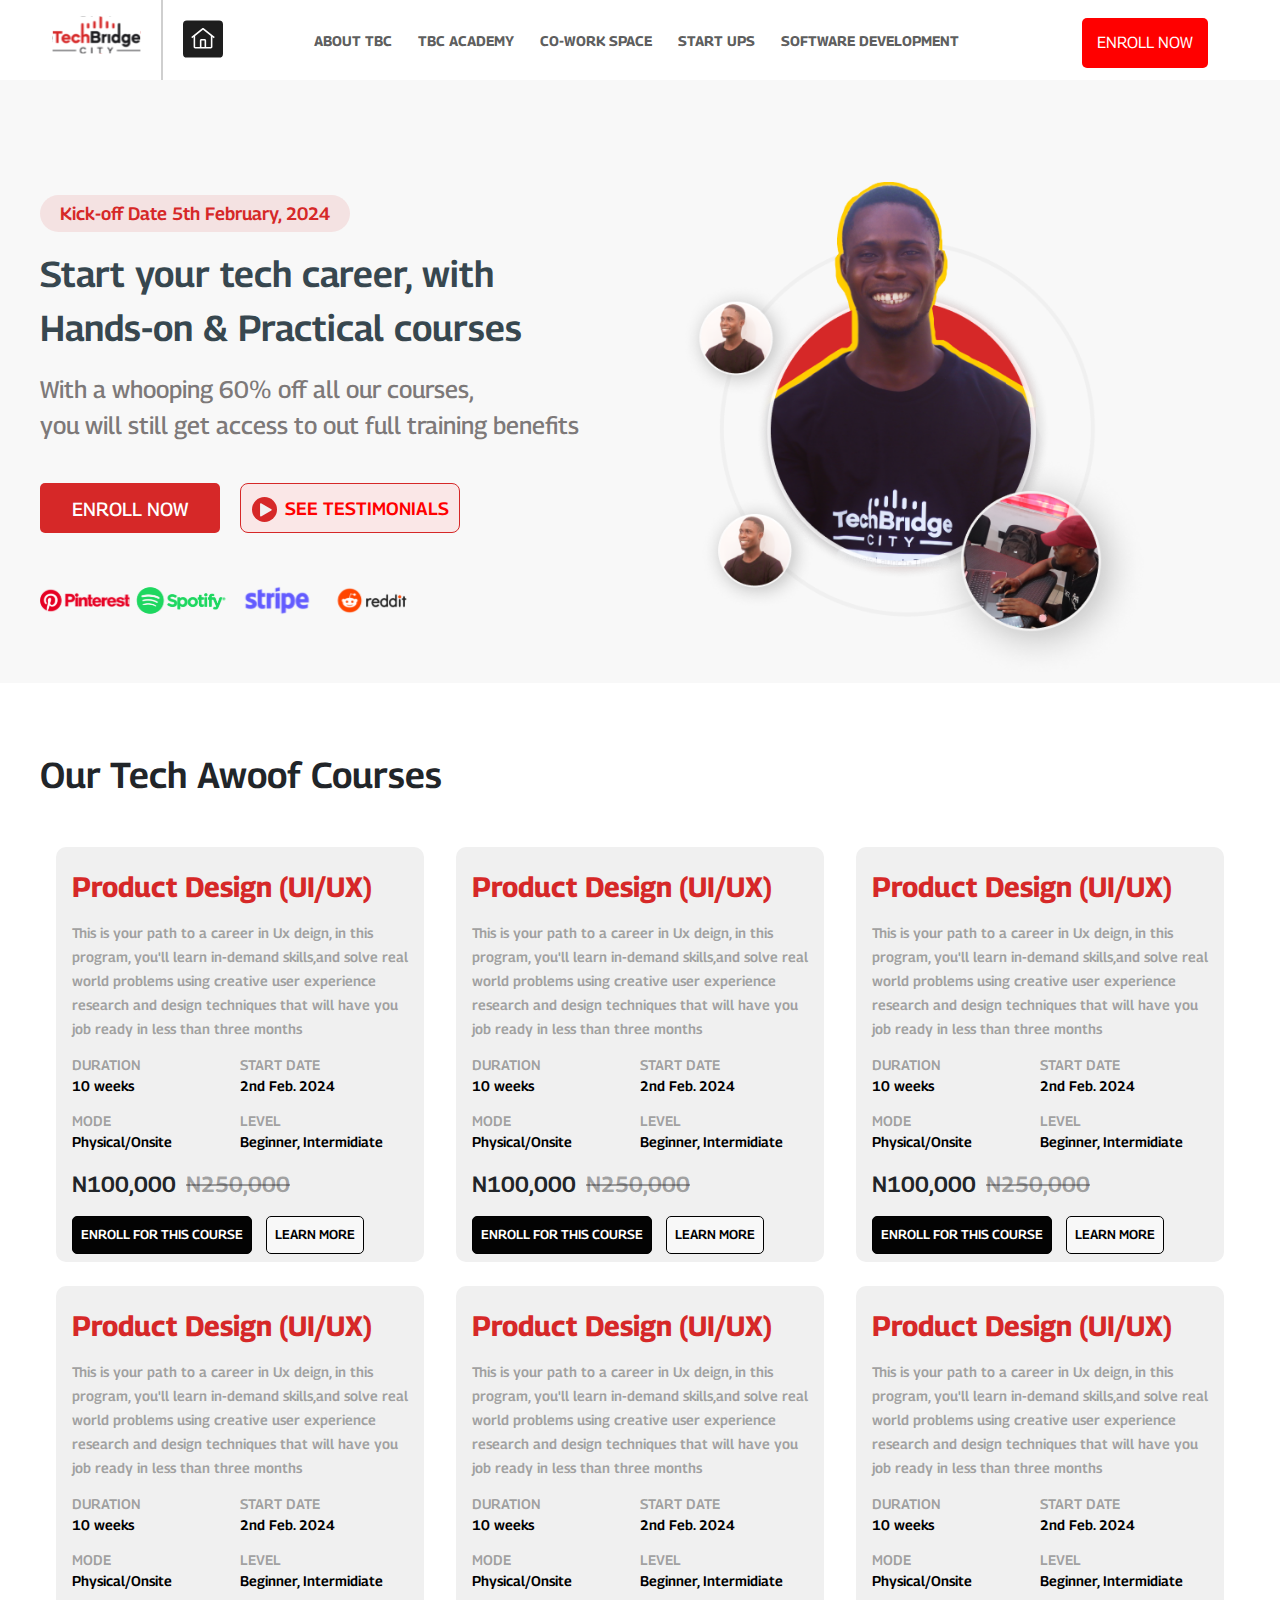
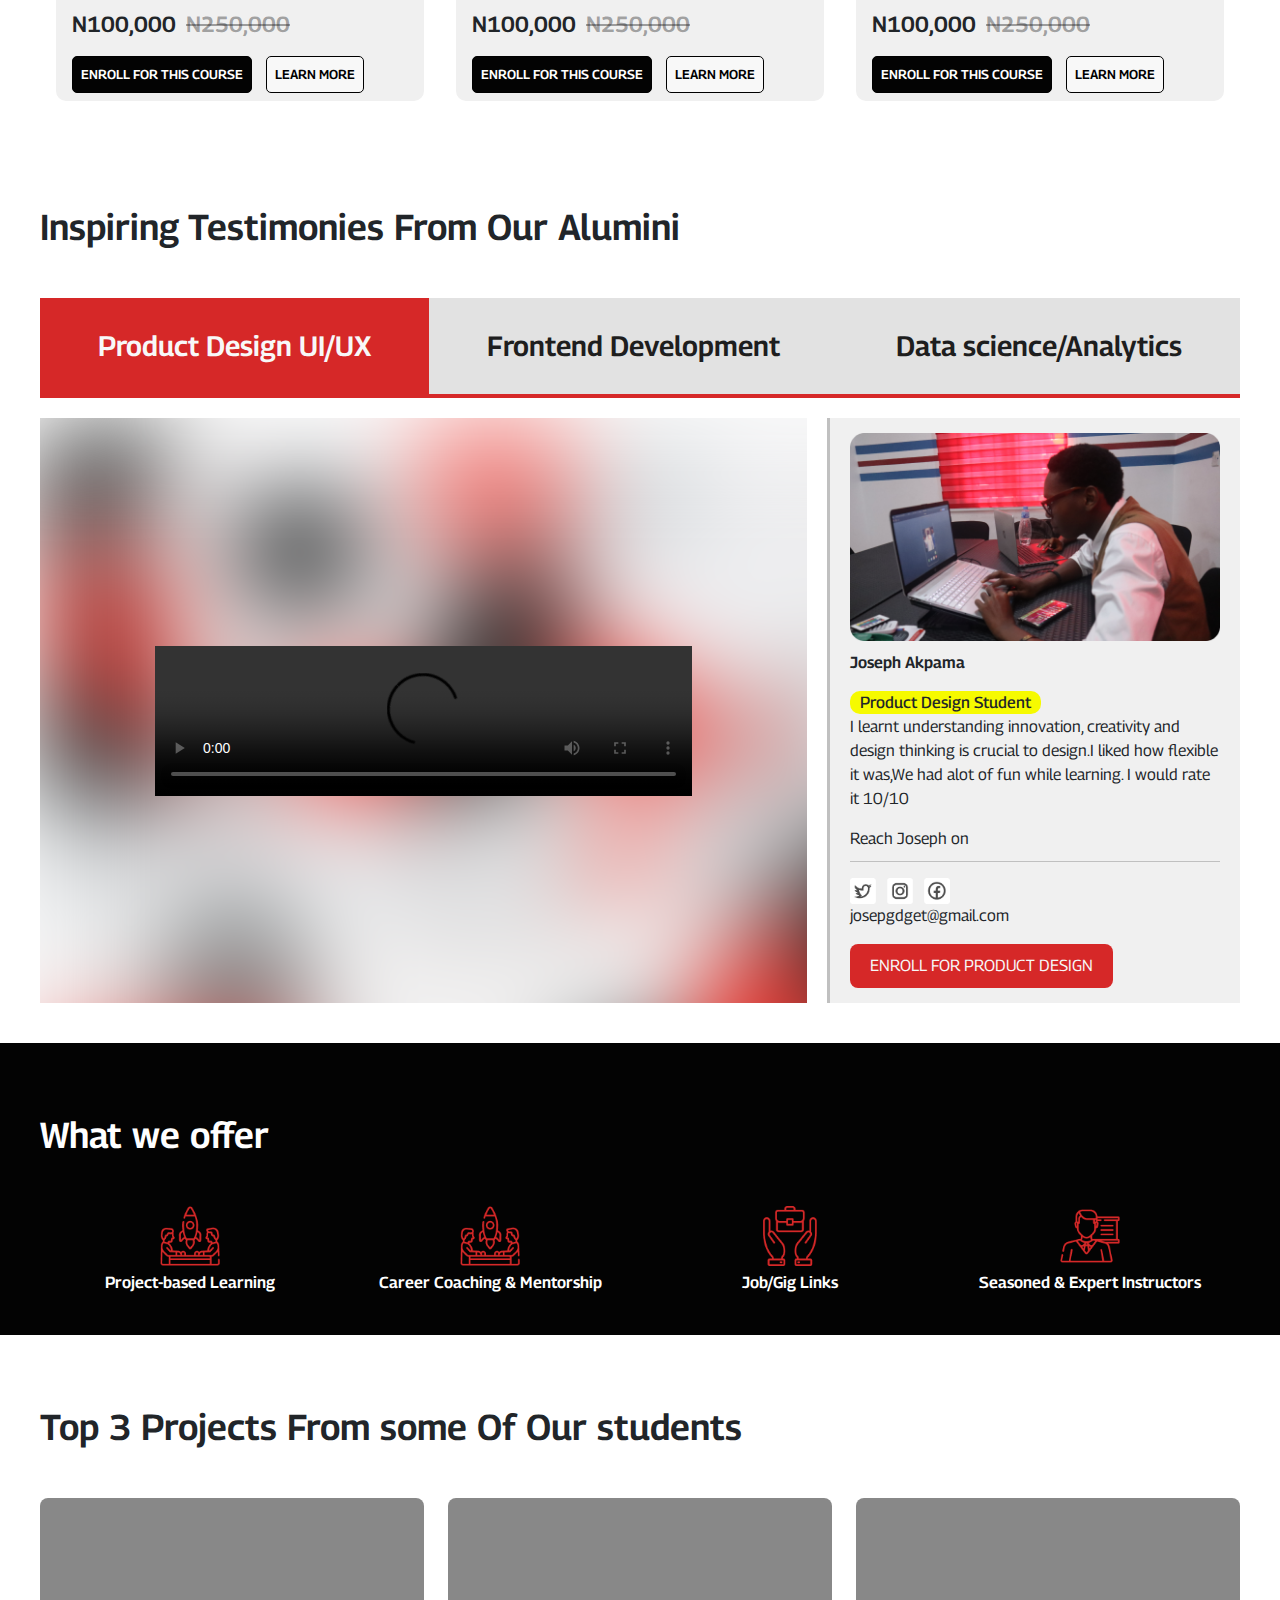
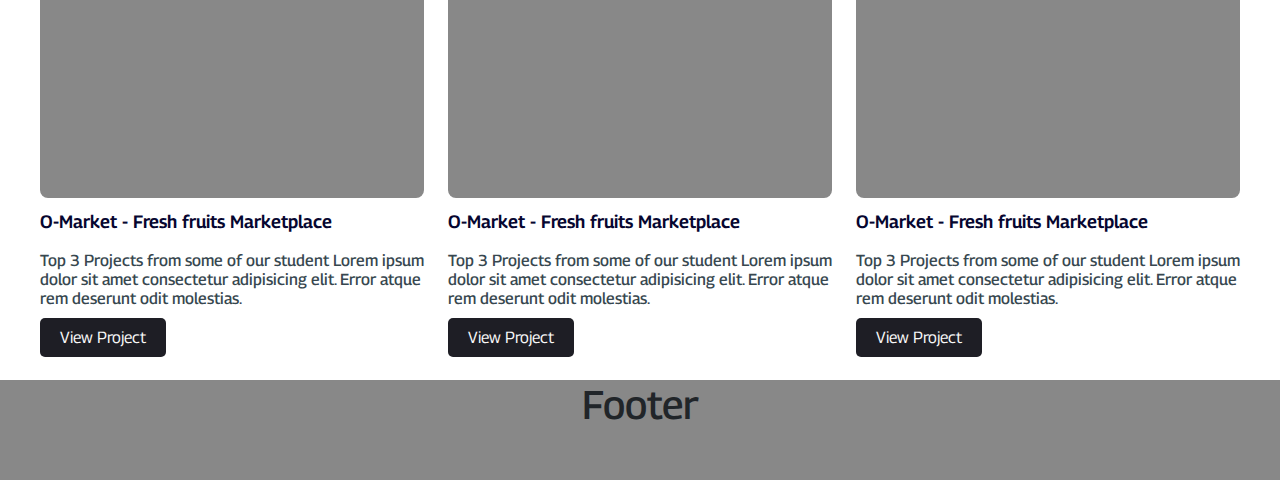
==== commit 31d1d8ac: "structured folders" ====
--- a/index.html
+++ b/index.html
@@ -11,7 +11,7 @@
 	<link rel="stylesheet" href="https://cdnjs.cloudflare.com/ajax/libs/font-awesome/4.7.0/css/font-awesome.min.css">
 	<link rel="stylesheet" href="./assets/fontawesome-free-6.1.1-web/css/all.min.css">
 	
-	<link rel="stylesheet" type="text/css" href="./style.css">
+	<link rel="stylesheet" type="text/css" href="./css/style.css">
 	<!-- Fonts -->
 	<link href='https://fonts.googleapis.com/css?family=Georama' rel='stylesheet'>
 	<link rel="stylesheet" href="./assets/owl-carousel/docs/assets/owlcarousel/assets/owl.carousel.min.css">
@@ -436,22 +436,22 @@
 		<h4 class="section-heading  text-center text-md-start text-white"> What we offer</h4>
 
 		<div class="offer-list">
-			<div class="offer-div">
+			<div class="offer-carrier">
 				<img src="images/Capa_1.png" class="offer-image">
 				<div class="project-based write-up">Project-based Learning</div>
 			</div>
 
-			<div class="offer-div">
+			<div class="offer-carrier">
 				<img src="images/Capa_1.png" class="offer-image">
 				<div class="mentorship write-up">Career Coaching & Mentorship</div>
 			</div>
 
-			<div class="offer-div">
+			<div class="offer-carrier">
 				<img src="images/Layer_2.png" class="offer-image">
 				<div class="gig write-up">Job/Gig Links</div>
 			</div>
 
-			<div class="offer-div">
+			<div class="offer-carrier">
 				<img src="images/Frame-1.png" class="offer-image">
 				<div class="instuctors write-up">Seasoned & Expert Instructors</div>
 			</div>
@@ -541,7 +541,7 @@
 				</div>
 
 			</div>
-			<h5 class="learning-goals">Learning Goals</h5>
+			<h5 class="learning-goals modal-sub-headings">Learning Goals</h5>
 			<div class="goals-div">
 				<div class="goals-container">
 					<img src="images/Frame.svg" class="learn-icon">
@@ -567,7 +567,7 @@
 				
 			</div>
 			<div class="curriculum">
-				<span class="course">Course Currriculum</span>
+				<span class="course modal-sub-headings">Course Currriculum</span>
 				<span><a href="#" class="download-tag">Download Course Brochure</a></span>
 			</div>
 			<div class="card-div">
@@ -604,11 +604,11 @@
 			</div>
 		</div>
 
-		<div class="block2 position-relative">
+		<div class="block2 ">
 			
 			
 			<div class="enroll-button-div block-2-enroll">
-				<a href="#" class="enroll-button w-100">ENROLL FOR PRODUCT-DESIGN</a>
+				<a href="#" class="enroll-button w-100">ENROLL FOR PRODUCT DESIGN</a>
 			</div>
 			
 			<div class="offer">WHAT YOU'LL GET</div>
@@ -624,18 +624,16 @@
 				</ul>
 			</div>
 			
-
-			<div bg-secondary>
-				<img src="images/hand-holding-phone.svg" id="hand-holding-phone">
-			</div>
+			<img src="images/hand-holding-phone.svg" id="hand-holding-phone">
+			
 		</div>
 
 		
 	</div>
 	
 
-<!--
-  <div class="footer-div"><footer class="footer"><h1>Footer</h1></footer></div> -->
+
+  <div class="footer-div"><footer class="footer"><h1>Footer</h1></footer></div>
   <script src="./assets/owl-carousel/docs/assets/vendors/highlight.js"></script>
   <script src="./assets/owl-carousel/docs/assets/js/app.js"></script>
 
@@ -650,8 +648,7 @@
 		})
 		
 		event.currentTarget.classList.add("active");
-		// document.querySelectorAll()
-		console.log(id);
+		
 		document.querySelectorAll('.testimony-div').forEach((testimonyDiv) => {
 			testimonyDiv.classList.remove("active");
 		})
@@ -660,7 +657,7 @@
 
 	testimonyTags.forEach((testimonySection) => {
 	
-	testimonySection.addEventListener("click", toogleActiveClass)
+		testimonySection.addEventListener("click", toogleActiveClass)
 	}) 
   </script>
   <!-- Side Modal control  -->
@@ -686,20 +683,20 @@
   </script>
   <!-- Carousel script -->
 	<script>
-            $(document).ready(function() {
-              $('.owl-carousel').owlCarousel({
-                loop: true,
-                margin: 10,
-                responsiveClass: true,
-                responsive: {
-                  0: {
-                    items: 1.5,
-                    nav: true
-                  },
-                  
-                }
-              })
-            })
-		</script>
+		$(document).ready(function() {
+			$('.owl-carousel').owlCarousel({
+			loop: true,
+			margin: 10,
+			responsiveClass: true,
+			responsive: {
+				0: {
+				items: 1.5,
+				nav: true
+				},
+				
+			}
+			})
+		})
+	</script>
 </body>
 </html>
--- a/css/style.css
+++ b/css/style.css
@@ -0,0 +1,1564 @@
+/* create a css variABLE CALLED "primary-color" */
+:root{
+    --primary-color: #d62828;
+}
+body{
+    font-family: Georama;
+}
+.row>*{
+    padding-left: 0!important;
+    padding-right: 0!important;
+}
+.row{
+    margin-left: 0!important;
+    margin-right: 0!important;
+}
+a{
+    text-decoration: none;
+}
+.navbar-toggler{
+    color: transparent!important;
+    border:none;
+}
+
+.navbar-toggler-icon{
+    background-image: url(../images/nav-menu.svg);
+}
+.background{
+    height: 80px;
+    /* background: red; */
+}
+.logo-div{
+    padding-left: 40px;
+}
+.navbar-collapse{
+    padding-right: 60px;
+}
+.nav-link{
+    font-size: 14px;
+    font-weight: bold;
+    text-transform: uppercase;
+}
+.nav-item{
+    margin-right: 10px;
+}
+.icon-div{
+    margin-left: 20px;
+    padding-left: 20px;
+    padding-top: 20px;
+    width: 40px;
+    border-left: 2px solid #cfcfcf;
+    height: 80px;
+}
+.home-icon{
+    width: 40px;
+}
+.button-div{
+    margin-top: 15px;
+}
+.button{
+    margin-top: -10px;
+    background-color: red;
+    color: white;
+    padding: 13px 15px;
+    border: none;
+    text-align: center;
+    display: inline-block;
+    font-size: 16px;
+    text-decoration: none;
+    border-radius: 5px;
+}
+ 
+.hero-image{
+    float: right;
+    margin-top: 20px;
+    /* margin-left: 80px; */
+    padding-left: 100px;
+}
+.hero-image img{
+    width: 85%;
+}
+.hero-container{
+    width: 100%;
+    display: flex;
+    background: #f8f8f8; 
+    min-height: 500px;
+    padding: 0 40px;
+}
+.hero-block{
+    padding-top: 30px;
+    /* width: 50%; */
+    margin-top: 20px;
+}
+
+.date{
+    background: rgba(214, 40, 40, 0.10);
+    color: var(--primary-color);
+    font-weight: 600;
+    font-size: 18px;
+    border-radius: 20px;
+    padding: 8px 20px;
+    margin-top: 10px;
+}
+
+
+.tech-career{
+    margin-top: 20px;
+    color: #37474f;
+    font-size: 36px;
+    font-weight: 600;
+}
+
+.sub-text{
+    color: #7d7979;
+    font-size: 24px;
+    font-weight: 500;
+}
+.hero-button-div{
+    display: flex;
+    margin-top: 40px;
+}
+.enroll-button-div{
+    margin-right: 20px;
+}
+.enroll-button, .testimonial-button{
+    background-color: var(--primary-color);
+    color: white;
+    border: none;
+    text-align: center;
+    font-size: 18px;
+    font-weight: 600;
+    text-decoration: none;
+    border-radius: 8px;
+}
+.enroll-button{
+    padding: 9px 20px;
+    align-items: center;
+    /* padding: 12px 15px; */
+    height: 50px;
+    width: 180px;   
+}
+.testimonial-button{
+    justify-content: center;
+    color: red;
+    border: 1px solid var(--primary-color);
+    background: #fae7e7;
+    height: 50px;
+    width: 220px; 
+    display: flex;
+    align-items: center;
+}
+.play-icon{
+    width: 25px;
+}
+.brands{
+    width: 70%;
+    justify-content: space-between;
+}
+
+.brands img{
+    width: 90px;
+}
+.section{
+    padding: 70px 40px 0px 40px!important;
+}
+
+
+.section-heading{
+    font-size: 36px!important;
+    font-weight: 600;
+    margin-bottom: 50px;
+}
+
+/* Courses Section */
+.parent-div-1{
+    display: flex;
+    min-height: 550px;
+    /* width: 100%; */
+    /* background-color: red; */
+    position: relative;
+}
+ .product-card{
+    background: #F0F0F0;
+    border-radius: 10px;
+    min-height: 350px;
+    /* width: 100%; */
+    position: relative;
+    /* margin-right: 30px; */
+     /* padding-left: 12px;  */
+    
+} 
+.program-title{
+    padding-top: 15px;
+    color: var(--primary-color);
+    font-size: 28px;
+    font-weight: bold;
+}
+.text-sub{
+    font-size: 14px;
+    line-height: 24px;
+    padding-top: 10px;
+    font-weight: 600;
+    color: #1e1e1e66;
+}
+.row{
+    padding-bottom: 10px;
+}
+
+.course-key{
+    font-size: 14px!important;
+    margin-bottom: 4px!important;
+}
+.course-value{
+    font-size: 14px!important;
+}
+.grey{
+    color: #1e1e1e66;
+    font-weight: 600;
+}
+.bold{
+    color: black;
+    font-weight: 600;
+}
+
+
+.level{
+    font-size: 14px;
+}
+.money-div{
+    display: flex;
+}
+.price-tag{
+    font-size: 22px;
+    font-weight: 600;
+    margin-right: 10px;
+}
+.price{
+    color: #1e1e1e66;
+}
+.course-button-div{
+    padding-top: 15px;
+}
+.product-card-btn{
+    border-radius: 5px;
+    padding: 8px 8px;
+    font-weight: 600;
+    font-size: 13px;
+    border: 1px solid black;
+}
+.course-button{
+    background: #030303;
+    color: #ffff;
+    text-decoration: none;
+    margin-right: 10px;
+}
+.course-button:hover{
+    background: #c00000;
+    color: #fff;
+}
+.learn-button{
+    background: #f8f8f8;
+    color: black;
+}
+.learn-button:hover {
+    border: 2px solid#d61a1a;
+}
+
+.testimony-section{
+    font-size: 32px;
+    font-weight: 600;
+}
+.testimony-courses{
+    background: #e2e2e2;
+    width: 100%;
+    display: flex;
+    justify-content: center;
+    align-items: center;
+    border-bottom: 4px solid var(--primary-color);
+    height: 100px;
+    
+    
+    /* margin-right: 70px; */
+}
+.courses{
+    font-size: 28px;
+    color: #1e1e1e;
+    font-weight: 600;
+    padding: 10px 40px;
+    height: 100%;
+    cursor: pointer;
+    display: flex;
+    justify-content: center;
+    align-items: center;
+    flex-grow: 1;
+    /* make all divs with this class equal and such that sum of their widths will fill up the parent */
+    
+
+
+}
+.courses.active, .courses:hover{
+    background: var(--primary-color);
+    color: #f8f8f8;
+}
+
+.testimony-div{
+    display: flex;
+    justify-content: space-between;
+}
+.testimony-div:not(:has(.active)) {
+    display: none;
+}
+.testimony-div.active {
+    display: flex;
+}
+.course-testimony-section{
+    display: flex;
+    width: 100%;
+    /* background-color: red; */
+    /* padding-left: 40px; */
+}
+.background-vid{
+    display: flex;
+    justify-content: center;
+    margin-top: 20px;
+    background-image: url(../images/Background\ 6.svg);
+    width: 65%;
+}
+.arrow-left{
+    margin: 110px 30px 0 10px;
+    padding-top: 130px;
+    padding-left: 40px;
+    /* background: red; */
+}
+.testimonial-videos{
+    width: 130%!important;
+    
+}
+.vid{
+    width: 70%;
+    padding-top: 20px;
+    display: flex;
+    justify-content: center;
+    align-items: center;
+}
+.arrow-right{
+    margin: 110px 10px 0 30px;
+    padding-top: 130px;
+    /* background: yellow; */
+}
+.student-info{
+    width: 35%;
+    padding: 15px 20px;
+    border-radius: 0px;
+    border-left: 3px solid #c0c0c0;
+    background-color: #f0f0f0;
+    margin-top: 20px;  
+    margin-left: 20px;
+}
+
+.student-image{
+    width: 100%;
+}
+.name{
+    padding-top: 10px;
+    font-weight: 600;
+}
+.design-student{
+    background: rgb(246, 250, 0);
+    padding: 2px 10px;
+    border-radius: 10px;
+    font-weight: 500;
+}
+.react{
+    padding-bottom: 10px;
+    border-bottom: 1px solid #c0c0c0;
+}
+.social-media{
+    width: 100px;
+}
+.product-button{
+    background: var(--primary-color);
+    color: #f8f8f8;
+    border-radius: 8px;
+    border: none;
+    padding: 10px 20px;
+}
+.product-button:hover{
+    background: #030303;
+    color: #fff;
+}
+
+.offer-section{
+    padding-bottom: 40px!important;
+    margin-top: 40px;
+    background: #030303;
+    min-height: 250px;
+    width: 100%;
+    /* display: flex; */
+}
+.offer-list{
+    display: flex;
+    /* padding-top: 30px; */
+    /* padding-left: 90px; */
+    /* padding: 0 50px; */
+    justify-content: center;
+    text-align: center;
+    
+}
+.offer-text{
+    font-size: 23px;
+    color: #f0f0f0;
+    padding-top: 5px;
+    padding-left: 30px;
+}
+.offer-carrier{
+    /* margin-right: 100px; */
+    padding: 0 30px;
+    width: 25%;
+}
+.write-up{
+    color: white;
+    font-weight: 600;
+    font-size: 16px;
+    margin-top: 5px;
+}
+.offer-image{
+    width: 60px
+}
+.top-project{
+    min-height: 500px;
+    padding-top: 40px;
+    padding-left: 30px;
+    /* padding-right: 30px; */
+    /* display: flex; */
+    /* width: 100%; */
+}
+.project-heading{
+    padding-bottom: 30px;
+    font-size: 30px;
+    font-weight: 600;
+}
+.projects-parent{
+    /* margin-left: 100px; */
+    display: flex;
+    justify-content: space-between;
+    align-items: center;
+    /* background: var(--primary-color); */
+    margin-top: 30px;
+    width: 100%;
+}
+.project-box{
+    width: 32%!important;
+}
+
+.rectangle{
+    background: #888888;
+    width: 100%;
+    height: 300px;
+    border-radius: 8px;
+}
+.project-name{
+    padding-top: 10px ;
+    color: #060630;
+    font-weight: 600;
+    font-size: 18px;
+}
+.project-writeup{
+    color:  #37474f;
+    padding-bottom: 10px;
+}
+.view-project{
+    border: none;
+    padding: 10px 20px;
+    border-radius: 5px;
+    background-color: #1e1e25;
+    color: #f8f8f8;
+}
+.footer-div{
+    margin-top: 30px;
+    height: 100px;
+    background: #888888;
+    display: flex;
+    justify-content: center;
+    text-align: center;
+}
+
+/* Course Detail Modal */
+
+
+.button-div{
+    margin-top: 15px;
+}
+.button{
+    margin-top: -10px;
+    background-color: red;
+    color: white;
+    padding: 13px 15px;
+    border: none;
+    text-align: center;
+    display: inline-block;
+    font-size: 16px;
+    text-decoration: none;
+    border-radius: 5px;
+} 
+.icon-div{
+    margin-left: 20px;
+    padding-left: 20px;
+    padding-top: 20px;
+    width: 40px;
+    border-left: 2px solid #cfcfcf;
+    height: 80px;
+}
+.home-icon{
+    width: 40px;
+}
+.hero-pop-up{
+    display: none;
+    padding-top: 15px;
+    width: 90%;
+    position: fixed;
+    right: 0;
+    top: 0;
+    background-color: #f8f8f8;
+    border-left: 1px solid black;
+    /* add a scrol bar to scroll vertically within this fixed div */
+    overflow-y: scroll;
+    max-height: 100vh;
+    z-index: 100;
+}
+.block1{
+    width: 58%;
+    margin-top: 40px;
+    padding-top: 10px;
+    padding-left: 20px;
+    min-height: 1100px;
+}
+
+.design-text{
+    color: var(--primary-color);
+    font-size: 33px;
+    font-weight: 600;
+    margin-bottom: 20px;
+}
+.course-type{
+    padding: 10px 0px 0 20px;
+    display: flex;
+    justify-content: space-between;
+    color: #ffff;
+    background: rgb(30, 30, 30);
+    width: 100%;
+    height: 90px;
+    border-radius: 10px;
+}
+.con{
+    margin-right: 25px;
+}
+.sub{
+    font-size: 13px;
+    font-weight: 500;
+    color: #808080;
+}
+.sub-text.mode{
+    font-size: 14px;
+    font-weight: 500;
+    color: white;
+}
+.learning-goals{
+    margin-top: 30px;
+    color: var(--primary-color);
+    font-size: 25px;
+    font-weight: 600;
+}
+.goals-div{
+    width: 100%;
+    min-height: 200px;
+    display: flex;
+    flex-wrap: wrap;
+    justify-content: space-between;
+
+}
+.goals-container{
+    width: 47%;
+    align-items: center;
+    display: flex;
+    font-size: 12px;
+    font-weight: 500;
+    color: #808080;
+    min-height: 50px;
+    margin-top: -10px;
+}
+
+.learn-icon{
+    width: 50px;
+}
+.container-text{
+    margin-left: 10px;
+    width: 280px;
+}
+.curriculum{
+    display: flex;
+    justify-content: space-between;
+    align-items: center;
+}
+.course{
+    color: var(--primary-color);
+    font-size: 25px;
+    font-weight: 600;
+}
+.download-tag{
+    font-size: 19px;
+    color: #4b4b4b;
+    font-weight: 600;
+    text-decoration: underline;
+}
+.card-div{
+    /* background: var(--primary-color); */
+    width: 100%;
+    min-height: 550px;
+    padding-top: 20px;
+    display: flex;
+   justify-content: space-between;
+    flex-wrap: wrap;
+    /* margin-bottom: 5px */
+}
+.card{
+    align-items: center;
+    text-align: center;
+    width: 32%;
+    height: 249px;
+    border: none;
+    background: #dddddd;
+    padding-top: 20px;
+}
+.card-icon{
+    margin-bottom: 10px;
+}
+.user-text{
+    font-size: 14px;
+    font-weight: 600;
+}
+.card-text{
+    font-size: 13px;
+}
+.block2{
+    width: 50%;
+    padding-left: 30px;
+    margin-top: 40px;
+    padding-top: 10px;
+    padding-right: 20px;
+    min-height: 1100px;
+    position: relative;
+}
+
+
+.block-2-enroll{
+    margin-top: 72px;
+}
+
+.close-panel{
+    height: 50px;
+    width: 100%;
+    position: fixed;
+    top: 0;
+    background-color: rgba(42, 10, 10, 0.2);
+    z-index: 10000;
+}
+
+.close-div{
+    height: 50px;
+    width: 18%;
+    top: 0;
+    cursor: pointer;
+    float: right;
+    padding-right: 40px;
+    position: absolute;
+    right: 0;
+    margin-top: -5px;
+}
+.close-icon{
+    width: 60px;
+}
+/* .enroll-button-div{
+    margin-top: 110px;
+    padding-left: 50px;
+    
+} */
+.enroll-button{
+    background: var(--primary-color);
+    border: none;
+    padding: 12px 24px;
+    color: #fff;
+    border-radius: 5px;
+    font-size: 19px;
+    font-weight: 500;
+}
+.offer{
+    color: var(--primary-color);
+    font-size: larger;
+    font-weight: 600;
+    margin-top: 50px;
+}
+
+#hand-holding-phone{
+    /* pin this img tag to the extreem left of the screen */
+    position: absolute;
+    right: 0;
+    bottom: 0;
+    height: 550px; 
+}
+
+.offer-div{
+    padding-top: 10px;
+    min-height: 350px;
+    padding-left: 50px;
+}
+.offer-card{
+    width: 386px;
+    height: 264px;
+    background: #fff3f3;
+    border: 2px solid var(--primary-color);
+    border-radius: 8px;
+    box-shadow: 8px 8px 10px #a3a3a3;
+}
+.list-div{
+    margin-top: 20px;
+}
+.list{
+    margin-bottom: 10px;
+    font-size: 18px;
+    font-weight: 600;
+    color: var(--primary-color);
+}
+.footer-div{
+    margin-top: 30px;
+    height: 100px;
+    background: #888888;
+    display: flex;
+    justify-content: center;
+    text-align: center;
+}
+
+@keyframes slideInFromRight {
+    0% {
+      transform: translateX(100%);
+    }
+    100% {
+      transform: translateX(0);
+    }
+  }
+
+  @keyframes slideOutToRight {
+    0% {
+      transform: translateX(0);
+    }
+    100% {
+      transform: translateX(-100%);
+    }
+  }
+  
+  #hero-pop-up {
+    animation: slideInFromRight 0.5s ease-in-out;
+  }
+  #hero-pop-up.slide-out {
+    animation: slideOutToRight 0.5s ease-in-out;
+  }
+@media screen and (max-width: 1200px){
+    .date{
+        font-size: 16px;
+    }
+    .tech-career {
+        color: #37474f;
+        font-size: 30px;
+    }
+    .sub-text {
+        font-size: 20px;
+    }
+   
+    .enroll-button, .testimonial-button{
+        padding: 10px 20px;
+        font-size: 16px;
+    }
+
+    /* Courses Section */
+    .program-title{
+        font-size: 24px;
+        font-weight: bold;
+    }
+
+    .product-card-btn{
+        padding: 7px 5px;
+    }
+    .course-button{
+        margin-right: 6px;
+    }
+
+    .price-tag{
+        font-size: 20px;
+    }
+
+    /* Course Detail modal */
+    .design-text{
+        font-size: 28px;
+    }
+    .sub{
+        font-size: 12px;
+    }
+    .sub-text.mode{
+        font-size: 12px;
+    }
+
+    .offer-card{
+        width: 100%;
+    }
+
+    .list{
+        font-size: 16px;
+    }
+
+    #hand-holding-phone{
+        height: 480px;
+    }
+    
+}
+@media screen and (max-width: 1080px){
+    .hero-image img{
+        width: 85%;
+    }
+    .course-button{
+        width: 100%;
+    }
+    .learn-button{
+        width: 100%;
+    }
+
+    .testimonial-videos{
+        width: 120%!important;
+        
+    }
+
+    .text-sub{
+        font-size: 12px;
+        line-height: 20px;
+    }
+    .card-div .card{
+        height: 220px;
+    }
+    .user-text{
+        font-size: 12px;
+    }
+    .card-text{
+        font-size: 12px;
+    }
+}
+
+@media screen and (max-width: 992px){
+    .logo-div{
+        padding-left: 20px;
+    }
+    .hero-container, .section{
+        padding-left: 20px;
+        padding-right: 20px;
+    }
+    
+    .tech-career {
+        font-size: 24px;
+    }
+    .sub-text {
+        font-size: 16px;
+    }
+    .hero-image{
+        padding-left: 120px;
+    }
+    .hero-image img{
+        width: 80%;
+    }
+    .enroll-button, .testimonial-button{
+        height: 45px;
+        padding: 8px 16px;
+        font-size: 15px;
+    }
+    .enroll-button{
+        width: 150px;   
+    }
+    .testimonial-button{
+        width: 200px; 
+    }
+
+    /* Courses Section  */
+    .product-card-btn{
+        padding: 8px 7px;
+        font-size: 12px;
+        /* border: 1px solid black; */
+    }
+    .course-button{
+        width: 60%;
+    }
+    .learn-button{
+        width: 34%;
+    }
+    
+    .vid{
+        width: 80%;
+    }
+    .write-up {
+        font-size: 15px;
+    }
+
+    .design-text{
+        font-size: 28px;
+    }
+    .sub{
+        font-size: 11px;
+    }
+    .sub-text.mode{
+        font-size: 11px;
+    }
+    .goals-container{
+        width: 48%;
+    }
+    .offer-card{
+        width: 100%;
+        height: 230px;
+    }
+    .card-div .card {
+        padding-right: 3px;
+        padding-left: 3px;
+        height: 249px;
+    }
+    .card-text{
+       font-size: 11px; 
+    }
+
+    .list{
+        font-size: 15px;
+    }
+
+    #hand-holding-phone{
+        height: 480px;
+    }
+}
+
+@media screen and (max-width: 902px){
+    .hero-image{
+        padding-left: 80px;
+    }
+    .hero-image img{
+        width: 80%;
+    }
+    .courses{
+        font-size: 22px;
+    }
+
+    .rectangle{
+        height: 200px;
+    }
+
+    .project-name{
+        font-size: 16px;
+    }
+    .project-writeup{
+        font-size: 14px;
+    }
+
+    .view-project{
+        padding: 7px 15px;
+    }
+
+    /* Course detail modal */
+    #hero-pop-up{
+        flex-direction: column;
+        max-height: 100vh;
+
+    }
+    .block1{
+        width: 100%!important;
+    }
+    
+    .course-type{
+        width: 90%;
+    }
+    .sub{
+        font-size: 14px;
+    }
+    .sub-text.mode{
+        font-size: 15px;
+    }
+    .goals-container{
+        margin-top: -15px;
+    }
+    .container-text{
+        font-size: 15px;
+    }
+
+    .curriculum{
+        width: 95%;
+    }
+    .card-div{
+        width: 95%;
+    }
+    .card-text{
+        font-size: 14px;
+    }
+    .block2{
+        width: 100%!important;
+        min-height: 500px;
+    }
+    .block-2-enroll{
+        margin-top: 0px;
+        width: 100%;
+        min-height: 40px;
+    }
+    .block-2-enroll .enroll-button{
+        width: 50%!important;
+        position: relative;
+        display: block;
+    }
+    .offer-card{
+        width: 40%;
+        float: left;
+    }
+    #hand-holding-phone{
+        right: 0;
+        bottom: 0;
+        /* width: 40%; */
+        float:right;
+        height: 450px; 
+    }
+    
+}
+@media screen and (max-width: 844px){
+    .date{
+        font-size: 14px;
+    }
+    .tech-career {
+        font-size: 26px;
+    }
+    .sub-text {
+        font-size: 17px;
+    }
+    
+    .offer-carrier{
+        padding: 0 10px;
+    }
+    .write-up {
+        font-size: 14px;
+    }
+    .enroll-button, .testimonial-button{
+        padding: 8px 16px;
+        font-size: 14px;
+    }
+
+    .hero-image{
+        padding-left: 90px;
+    }
+    .hero-image img{
+        width: 100%;
+    }
+    .testimony-div{
+        flex-direction: column;
+    }
+    .background-vid{
+        width: 100%;
+    }
+    .vid{
+        width: 70%;
+        padding: 30px;
+    }
+    .student-info{
+        width: 100%;
+        border-left: none;
+        margin-left: 0;
+        padding: 0 0 15px 0;
+        border-top-right-radius: 32px!important;
+        border-top-left-radius: 32px!important;
+    }
+    .student-data{
+        padding: 15px 20px;
+    }
+
+    /* Course detail modal */
+    .offer-card{
+        width: 50%;
+        height: 230px;
+    }
+}
+
+@media screen and (max-width: 780px){
+    .hero-image{
+        padding-left: 50px;
+    }
+}
+
+@media screen and (max-width: 768px){
+    .logo-div{
+        padding-left: 70px;
+    }
+    
+    .hero-container, .section{
+        padding-left:30px!important;
+        padding-right:30px!important;
+    }
+    .hero-container{
+        flex-direction: column;
+        padding-top: 20px!important;
+    }
+    
+    .section-heading{
+        font-size: 30px!important;
+    }
+
+    .date{
+        font-size: 17px;
+    }
+    .tech-career {
+        font-size: 29px;
+    }
+    .sub-text {
+        font-size: 19px;
+    }
+    .hero-image{
+        padding-left: 0;
+    }
+    .hero-image img{
+        width: 50%;
+        display: block;
+        margin-left: auto;
+        margin-right: auto;
+        
+    }
+
+    .hero-button-div{
+        justify-content: center;
+    }
+
+    .brands{
+        width: 80%;
+        justify-content: space-around;
+        margin-left: auto;
+        margin-right: auto;
+        margin-top: 20px;
+    }
+    
+    .brands img{
+        width: 80px;
+    }
+
+    /* Courses Section */
+    .product-card-btn{
+        padding: 8px 6px;
+        font-size: 12px;
+        border: 1px solid black;
+    }
+    .course-button{
+        width: 63%;
+        margin-right: 5px;
+    }
+    .learn-button{
+        width: 33%;
+    }
+
+    .program-title{
+        font-size: 22px;
+    }
+    .testimony-courses{
+        /* display: block; */
+        flex-direction: column;
+        min-height: 300px;
+    }
+    .courses{
+        height: 30%;
+        width: 100%;
+        justify-content:start;
+        font-size: 28px;
+    }
+    /* Course detail modal */
+    .close-div{
+        
+        margin-right: 10px;
+    }
+    .sub-text.mode, .sub{
+        font-size: 13px;
+    }
+    .container-text{
+        font-size: 13px;
+    }
+    .card-text{
+        font-size: 12px;
+    }
+    #hand-holding-phone{
+       
+        height: 400px; 
+    }
+}
+@media screen and (max-width: 706px){
+    .program-title{
+        font-size: 20px;
+    }
+
+    /* Courses Section */
+    .product-card-btn{
+        padding: 8px 8px;
+        font-size: 14px;
+        border: 1px solid black;
+    }
+    .course-button{
+        width: 100%;
+        /* margin-right: 5px; */
+    }
+    .learn-button{
+        width: 100%;
+    }
+
+    .testimony-courses{
+        min-height: 200px;
+    }
+    .offer-image{
+        width: 50px;
+    }
+    .write-up{
+        font-size: 13px;
+    }
+}
+@media screen and (max-width: 660px){
+    .hero-container, .section{
+        padding-left:25px!important;
+        padding-right:25px!important;
+    }
+
+    /* Courses Section */
+    .text-sub{
+        line-height: 17px;
+    }
+    .price-tag{
+        font-size: 18px;
+    }
+
+    .course-value{
+        font-size: 12px!important;
+    }
+
+    /* Course detail modal */
+
+    .course-type{
+        width: 98%;
+    }
+    .sub-text.mode, .sub{
+        font-size: 11px;
+    }
+    .container-text{
+        font-size: 11px;
+    }
+    .offer-card{
+        width: 55%;
+        height: 240px;
+    }
+
+    .block2{
+        min-height: 400px;
+    }
+    #hand-holding-phone{
+       
+        height: 350px; 
+    }
+}
+
+@media screen and (max-width: 576px){
+    .logo-div{
+        padding-left: 20px;
+    }
+    .hero-container, .section{
+        padding-left:20px!important;
+        padding-right:20px!important;
+    }
+    
+    /* Courses Section */
+    .product-card-btn{
+        padding: 8px 8px;
+        font-size: 14px;
+        border: 1px solid black;
+    }
+    .course-button{
+        width: 63%;
+        /* margin-right: 5px; */
+    }
+    .learn-button{
+        width: 32%;
+    }
+    .offer-list{
+        flex-wrap: wrap;
+        justify-content: space-between;
+    }
+    .offer-carrier{
+        width: 50%;
+        margin-bottom: 40px;
+    }
+
+    .write-up{
+        font-size: 12px;
+        margin-top: 20px;
+    }
+    .projects-parent{
+        justify-content: space-evenly;
+        flex-wrap: wrap;
+    }
+    
+    .project-box{
+        width: 100%!important;
+        margin-bottom: 50px;
+    }
+    /* Course detail modal */
+    .close-div{
+        
+        margin-right: 30px;
+    }
+    .block1{
+        min-height: 1300px;
+    }
+    .course-type{
+        flex-wrap: wrap;
+        height: 150px;
+    }
+    .con{
+        width: 40%;
+        margin-top: 10px;
+
+    }
+    .goals-container{
+        width: 100%;
+    }
+    .container-text{
+        font-size: 14px;
+    }
+    .download-tag{
+        font-size: 14px;
+    }
+    .modal-sub-headings{
+        font-size: 23px;
+    }
+    .block-2-enroll .enroll-button{
+        width: 100%!important;
+        font-size: 16px;
+    }
+    .offer-card{
+        width: 65%;
+    }
+    .list{
+        font-size: 13px;
+    }
+    #hand-holding-phone{
+        height: 230px;
+    }
+}
+
+@media screen and (max-width: 480px){
+    .block1{
+        min-height: 1550px;
+    }
+    .card-div .card{
+        width: 45%;
+        margin-bottom: 10px;
+    }
+}
+@media screen and (max-width: 456px){
+    .date{
+        font-size: 16px;
+    }
+    .tech-career {
+        font-size: 25px;
+    }
+    .sub-text {
+        font-size: 17px;
+    }
+    
+
+    .hero-button-div{
+        justify-content: start;
+    }
+
+    .enroll-button, .testimonial-button{
+        height: 40px;
+        font-size: 14px;
+    }
+    .enroll-button{
+        width: 130px;   
+    }
+    .testimonial-button{
+        width: 185px; 
+    }
+
+    .brands{
+        width: 100%;
+    }
+
+     /* Courses Section */
+
+     .design-text{
+        font-size: 22px;
+     }
+     .product-card-btn{
+        padding: 8px 6px;
+        font-size: 10px;
+    }
+
+    .course-button{
+        width: 61%;
+        margin-right: 0px!important;
+    }
+    .learn-button{
+        width: 33%;
+    }
+
+    .courses{
+        
+        font-size: 22px;
+    }
+
+    .vid{
+        width: 100%;
+    }
+    /* Course detail modal */
+    .block2{
+        min-height: 800px;
+    }
+
+    .offer-card{
+        width: 100%;
+    }
+    .card-text{
+        font-size: 12px;
+    }
+    #hand-holding-phone{
+        height: 400px;
+    }
+    .curriculum{
+        flex-direction: column;
+        align-items: start;
+
+    }
+    .modal-sub-headings{
+        font-size: 20px;
+    }
+    
+}
+
+@media screen and (max-width: 380px){
+    .date{
+        font-size: 14px;
+    }
+    .tech-career {
+        font-size: 23px;
+    }
+    .sub-text {
+        font-size: 15px;
+    }
+
+    .enroll-button, .testimonial-button{
+        height: 50px;
+        /* padding: 8px 16px; */
+        font-size: 16px;
+    }
+    .enroll-button{
+        
+        width: 120px;
+        padding: 9px 12px;
+        font-size: 14px;  
+    }
+    .testimonial-button{
+        width: 180px;
+        padding: 9px 12px;
+        font-size: 14px;
+    }
+
+    .brands img{
+        width: 70px;
+    }
+
+    .courses{
+        
+        font-size: 18px;
+    }
+    
+     /* Courses Section */
+     /* .product-card-btn{
+        padding: 8px 8px;
+        font-size: 13px;
+    }
+
+    .course-button{
+        width: 1001%;
+        margin-right: 0px!important;
+    }
+    .learn-button{
+        width: 33%;
+    } */
+}
+
+@media screen and (max-width: 360px){
+    .hero-button-div{
+        display: block;
+        width: 100%;
+    }
+    .enroll-button, .testimonial-button{
+        font-size: 14px;
+    }
+    .enroll-button-div{
+        margin-right: 0px;
+        margin-bottom: 12px;
+    }
+    .enroll-button{
+        width: 100%;
+        padding: 0px; 
+        margin-right: 0px!important;
+    }
+    .testimonial-button{
+        width: 100%;
+        padding: 0px;
+    }
+
+    .sub, .sub-text.mode{
+        font-size: 10px;
+    }
+    
+
+}
+
+@media screen and (max-width: 352px){
+    .parent-div-1 .col-11{
+        width: 100%!important;
+    }
+    /* Course detail modal */
+    .course-type{
+        font-size: 12px;
+        padding-left: 10px;
+    }
+    .con{
+        width: 48%;
+        margin-right: 5px;
+    }
+    .card-div .card{
+        width: 49%;
+    }
+}
+
+@media screen and (max-width: 325px){
+    .product-card-btn{
+        padding: 8px 8px;
+        font-size: 12px;
+    }
+
+    .course-button{
+        width: 100%;
+    }
+    .learn-button{
+        width: 100%;
+    }   
+}
+
+@media screen and (max-width: 320px){
+    .block1{
+        min-height: 2320px!important;
+    }
+    .card-div .card{
+        width: 100%;
+    }
+}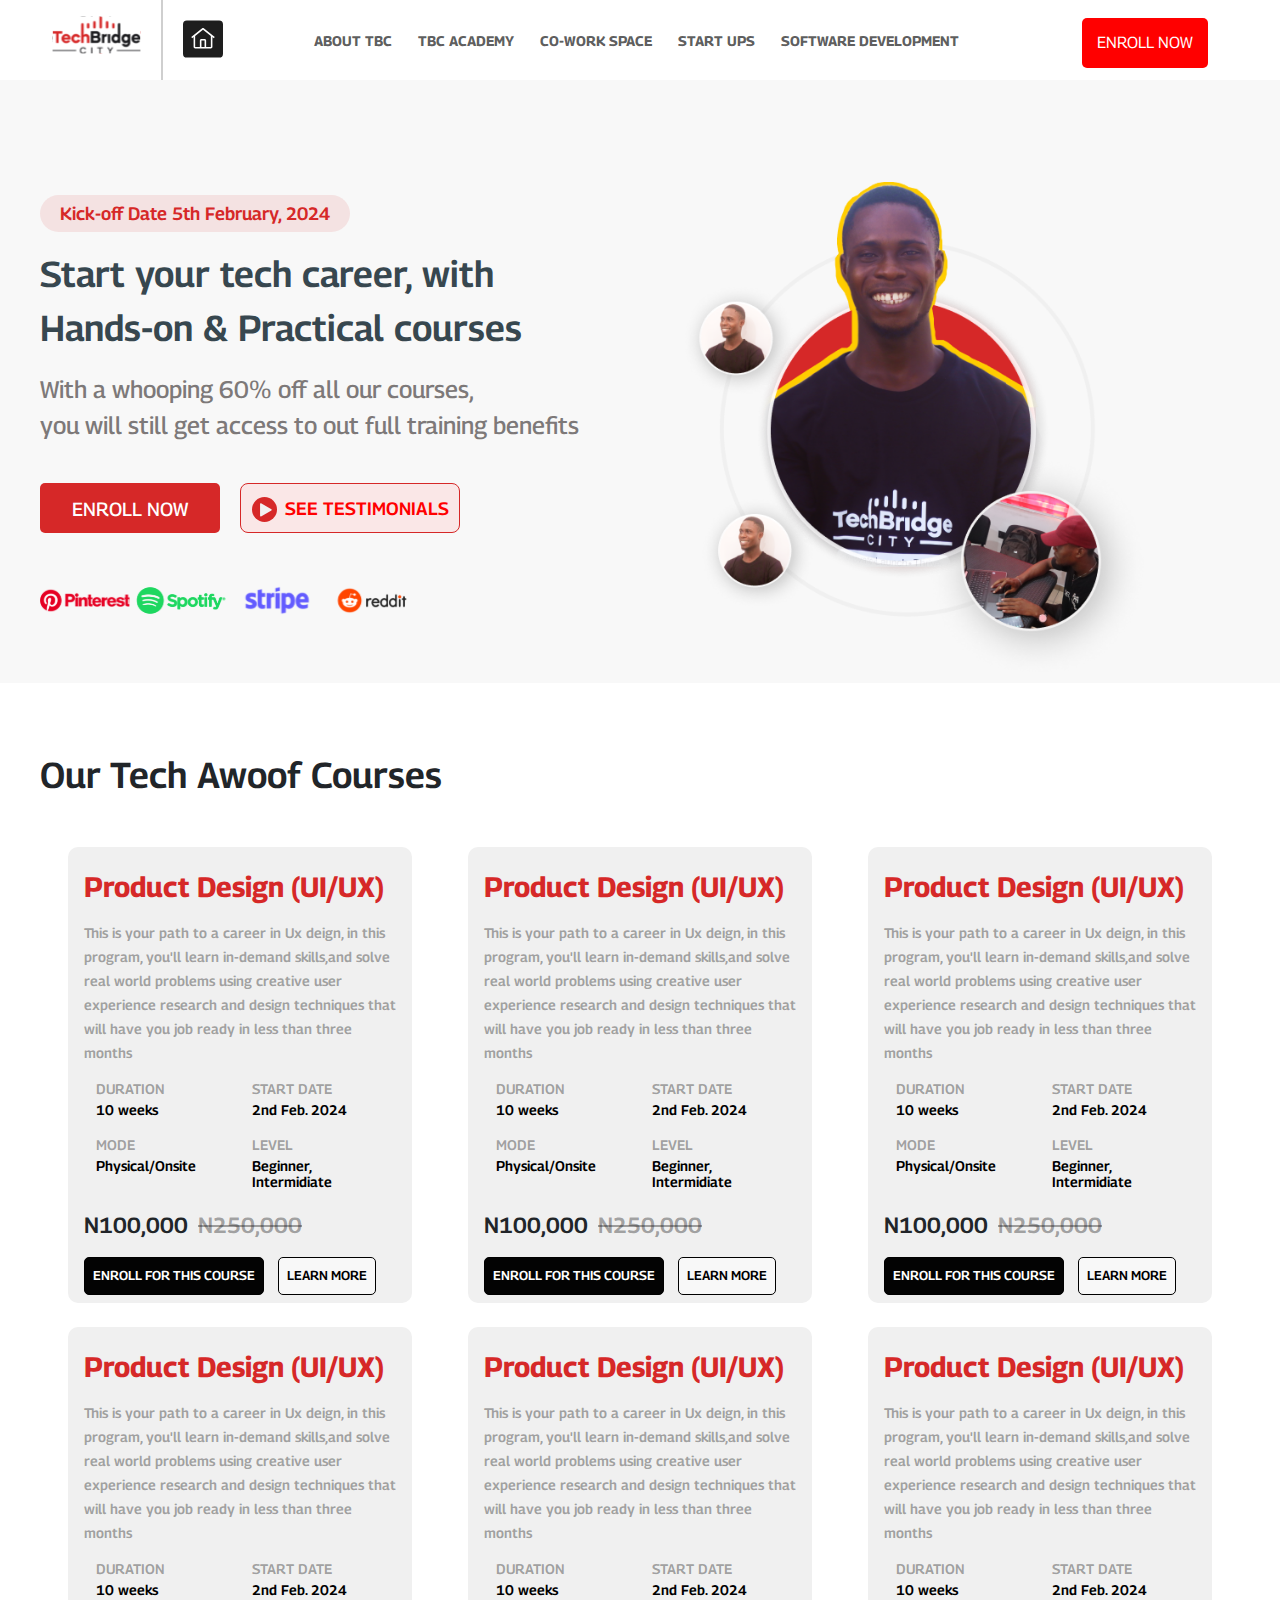
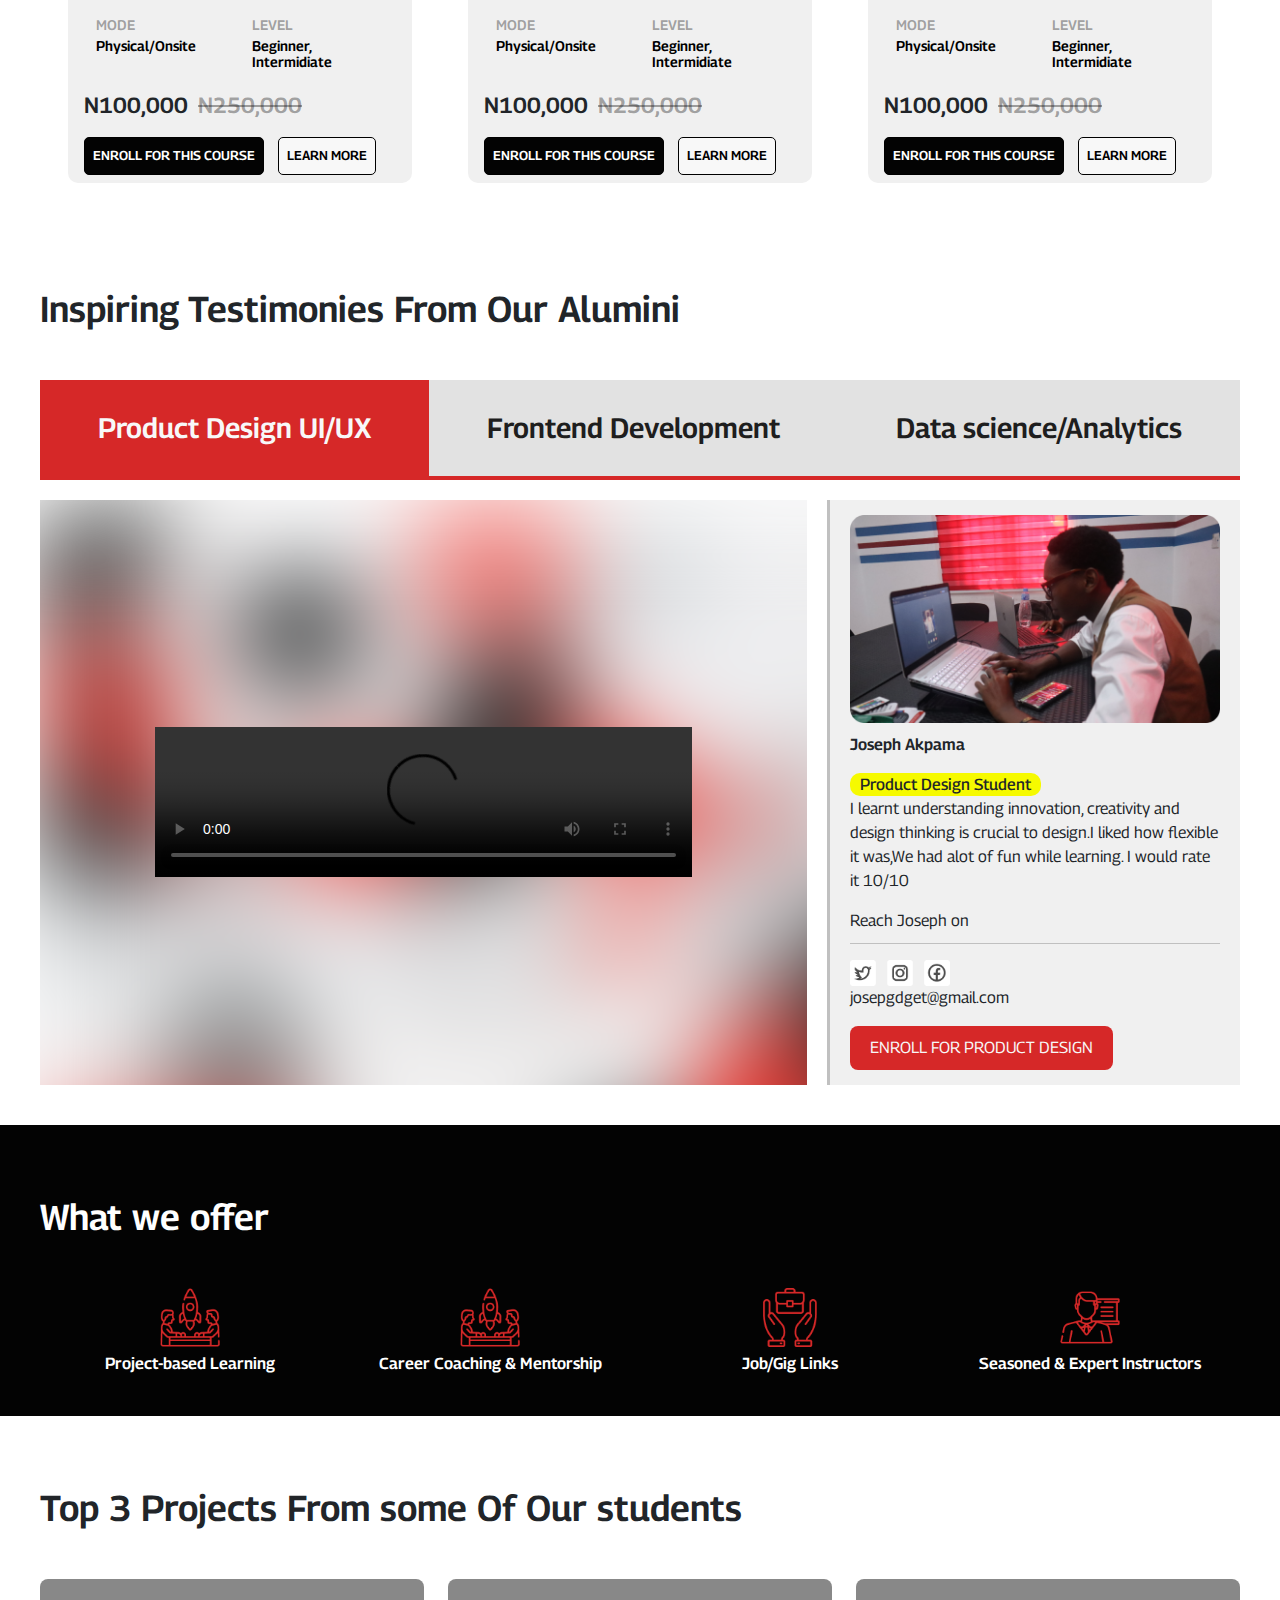
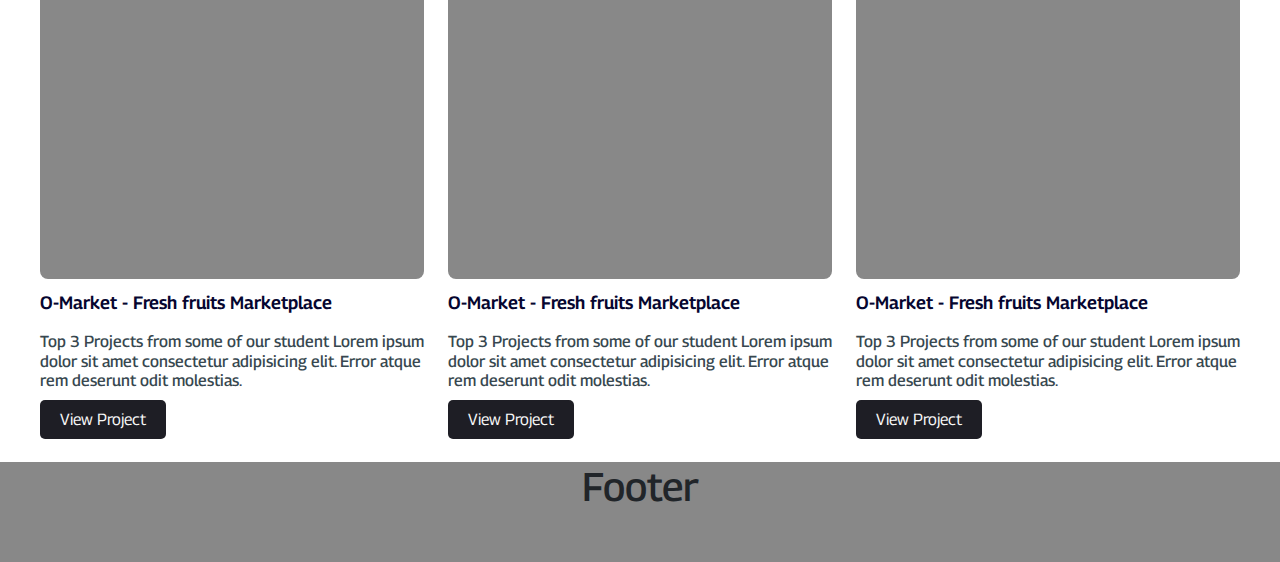
==== commit 48e2d817: "completed enrolment modal" ====
--- a/index.html
+++ b/index.html
@@ -118,7 +118,7 @@
 					</div>
 					
 					<div class="course-button-div">
-						<button class="product-card-btn mb-xl-0 mb-lg-2 mb-md-0 mb-2 course-button">ENROLL FOR THIS COURSE</button> 
+						<button class="product-card-btn mb-xl-0 mb-lg-2 mb-md-0 mb-2 course-button" onclick="toggleModal('main')">ENROLL FOR THIS COURSE</button> 
 						<button class="product-card-btn mb-xl-0 mb-lg-2 mb-md-0 mb-2 learn-button" onclick="toggleModal('hero-pop-up')">LEARN MORE</button>
 					</div>
 		
@@ -162,7 +162,7 @@
 					</div>
 					
 					<div class="course-button-div">
-						<button class="product-card-btn mb-xl-0 mb-lg-2 mb-md-0 mb-2 course-button">ENROLL FOR THIS COURSE</button> 
+						<button class="product-card-btn mb-xl-0 mb-lg-2 mb-md-0 mb-2 course-button" onclick="toggleModal('main')">ENROLL FOR THIS COURSE</button> 
 						<button class="product-card-btn mb-xl-0 mb-lg-2 mb-md-0 mb-2 learn-button" onclick="toggleModal('hero-pop-up')">LEARN MORE</button>
 					</div>
 		
@@ -207,7 +207,7 @@
 					</div>
 					
 					<div class="course-button-div">
-						<button class="product-card-btn mb-xl-0 mb-lg-2 mb-md-0 mb-2 course-button">ENROLL FOR THIS COURSE</button> 
+						<button class="product-card-btn mb-xl-0 mb-lg-2 mb-md-0 mb-2 course-button" onclick="toggleModal('main')">ENROLL FOR THIS COURSE</button> 
 						<button class="product-card-btn mb-xl-0 mb-lg-2 mb-md-0 mb-2 learn-button" onclick="toggleModal('hero-pop-up')">LEARN MORE</button>
 					</div>
 		
@@ -252,7 +252,7 @@
 					</div>
 					
 					<div class="course-button-div">
-						<button class="product-card-btn mb-xl-0 mb-lg-2 mb-md-0 mb-2 course-button">ENROLL FOR THIS COURSE</button> 
+						<button class="product-card-btn mb-xl-0 mb-lg-2 mb-md-0 mb-2 course-button" onclick="toggleModal('main')">ENROLL FOR THIS COURSE</button> 
 						<button class="product-card-btn mb-xl-0 mb-lg-2 mb-md-0 mb-2 learn-button" onclick="toggleModal('hero-pop-up')">LEARN MORE</button>
 					</div>
 		
@@ -297,7 +297,7 @@
 					</div>
 					
 					<div class="course-button-div">
-						<button class="product-card-btn mb-xl-0 mb-lg-2 mb-md-0 mb-2 course-button">ENROLL FOR THIS COURSE</button> 
+						<button class="product-card-btn mb-xl-0 mb-lg-2 mb-md-0 mb-2 course-button" onclick="toggleModal('main')">ENROLL FOR THIS COURSE</button> 
 						<button class="product-card-btn mb-xl-0 mb-lg-2 mb-md-0 mb-2 learn-button" onclick="toggleModal('hero-pop-up')">LEARN MORE</button>
 					</div>
 		
@@ -342,7 +342,7 @@
 					</div>
 					
 					<div class="course-button-div">
-						<button class="product-card-btn mb-xl-0 mb-lg-2 mb-md-0 mb-2 course-button">ENROLL FOR THIS COURSE</button> 
+						<button class="product-card-btn mb-xl-0 mb-lg-2 mb-md-0 mb-2 course-button" onclick="toggleModal('main')">ENROLL FOR THIS COURSE</button> 
 						<button class="product-card-btn mb-xl-0 mb-lg-2 mb-md-0 mb-2 learn-button" onclick="toggleModal('hero-pop-up')">LEARN MORE</button>
 					</div>
 		
@@ -608,7 +608,7 @@
 			
 			
 			<div class="enroll-button-div block-2-enroll">
-				<a href="#" class="enroll-button w-100">ENROLL FOR PRODUCT DESIGN</a>
+				<a href="javascript:void(0)" class="enroll-button w-100" onclick="modalSwap('hero-pop-up', 'main')">ENROLL FOR PRODUCT DESIGN</a>
 			</div>
 			
 			<div class="offer">WHAT YOU'LL GET</div>
@@ -630,6 +630,176 @@
 
 		
 	</div>
+
+
+
+	<!-- Enrollemnt Modal -->
+
+	<div class="main" id="main">
+        <div class="close-panel">
+			<div class="close-div" onclick="toggleModal('main')"><img src="images/Dell_fill.svg" class="close-icon"></div>
+		</div>
+        <div class="section-one">
+            <h3 class="enrollment-section-heading">TECH-AWOOF ENROLLMENT FORM</h3>
+            <h5 class="enrollment-section-heading-instruction">Be sure to fill this form correctly, then make payments to grab your <span class="inline-text">Tech-Awoof</span> slot!</h5>
+
+            <div class="form-div">
+                <form class="form">
+                    <div class="row justify-content-between">
+                        <div class="col-sm-6 pe-3">
+                            <label for="fname" class="label">First Name <span class="star">*</span></label>
+                            <input type="text" name="firstname" placeholder="EKENECHUKWU " class="firstname form-control">
+                        </div>
+                        <div class="col-sm-6 ps-3">
+                            <label for="fname" class="label">First Name <span class="star">*</span></label>
+                            <input type="text" name="lastname" placeholder="e.g Ndukwe " class="firstname form-control">
+                        </div>
+
+                        <div class="col-sm-6">
+                            <label for="fname" class="label">Phone Number <span class="star">*</span></label>
+                            <div class="input-group mb-3">
+                                <button class="btn btn-outline-secondary dropdown-toggle"type="button" data-bs-toggle="dropdown" aria-expanded="false">+234</button>
+                                <ul class="dropdown-menu">
+                                  <li><a class="dropdown-item" href="#">Action</a></li>
+                                  <li><a class="dropdown-item" href="#">Another action</a></li>
+                                  <li><a class="dropdown-item" href="#">Something else here</a></li>
+                                  <li><hr class="dropdown-divider"></li>
+                                  <li><a class="dropdown-item" href="#">Separated link</a></li>
+                                </ul>
+                                <input type="number" class="form-control" aria-label="Text input with dropdown button" placeholder="810 892 9822">
+                              </div>  
+                        </div>
+
+                        <div class="col-sm-6">
+                            <label for="fname" class="label">Gender <span class="star hidden">*</span></label>
+
+                            <div class="col-12 d-flex justify-content-between">
+                                <div class=" col-5 gender-div">
+                                    <input type="radio" name="gender" value="female" >
+                                    <Span class="gender">female</Span>
+                                </div>
+                                <div class=" col-5 gender-div ">
+                                    <input type="radio" name="gender" value="female" >
+                                    <Span class="gender">Male</Span>
+                                </div>
+                            </div>
+
+                        </div>
+
+                        <div class="col-sm-6">
+                            <label for="fname" class="label">Email Address <span class="star">*</span></label>
+                            <input type="email" name="email" placeholder="e.g Grace@gmail.com " class="email-input form-control">
+                        </div>
+
+                        <div class="col-sm-6">
+                            <label for="fname" class="label">How did you hear about us <span class="star">*</span></label>
+                            <div class="input-group mb-3"> 
+                                <input type="number" class="form-control" aria-label="Text input with dropdown button" placeholder="Facebook">
+                                <button class="btn btn-outline-secondary dropdown-toggle"type="button" data-bs-toggle="dropdown" aria-expanded="false"></button>
+                                <ul class="dropdown-menu">
+                                  <li><a class="dropdown-item" href="#">IG</a></li>
+                                  <li><a class="dropdown-item" href="#">Twitter</a></li>
+                                  <li><a class="dropdown-item" href="#">Something else here</a></li>
+                                  <li><hr class="dropdown-divider"></li>
+                                  <li><a class="dropdown-item" href="#">Separated link</a></li>
+                                </ul>
+                               
+                              </div>  
+                        </div> 
+
+						<div class="col-12">
+							<label for="fname" class="label">How would you like to Pay <span class="star">*</span></label>
+							<div class="row justify-content-between">
+								<div class=" col-sm-3 mb-3 mb-sm-0 pay-div d-flex align-items-center" >
+									<input type="radio" name="gender" value="female" >
+									<Span class="payment-method ms-1">Online Payment (Card,USSD)</Span>
+								</div>
+								<div class=" col-sm-3 mb-3 mb-sm-0 pay-div d-flex align-items-center ">
+									<input type="radio" name="gender" value="female" >
+									<Span class="payment-method ms-1">Bank Transfer & POS</Span>
+								</div>
+								<div class=" col-sm-3 mb-3 mb-sm-0 pay-div d-flex align-items-center">
+									<input type="radio" name="gender" value="female" >
+									<Span class="payment-method ms-1">Cash - (Pay in person)</Span>
+								</div>
+							</div>
+							
+						</div>
+                        
+
+                         <div class="col-12">
+                            <label for="fname" class="label">Your Address <span class="star">*</span></label>
+                            <input type="text" name="firstname" placeholder="e.g 12 Marcus, Drive Woji Palace rd Port Harcourt " class="address form-control">
+                        </div> 
+
+                        <div class="col-12">
+                            <label for="fname" class="label">Select Course To Enroll <span class="star">*</span></label>
+                            <div class="input-group mb-3"> 
+                                <input type="number" class="form-control" aria-label="Text input with dropdown button" placeholder="Product Design(UI/UX) - N50,000">
+                                <button class="btn btn-outline-secondary dropdown-toggle"type="button" data-bs-toggle="dropdown" aria-expanded="false"></button>
+                                <ul class="dropdown-menu">
+                                  <li><a class="dropdown-item" href="#">Frontend Development</a></li>
+                                  <li><a class="dropdown-item" href="#">Backend Development</a></li>
+                                  <li><a class="dropdown-item" href="#">Data Science/Analytics</a></li>
+                                  <li><a  class="dropdown-divider" href="#"></a></li>
+                                  <li><a class="dropdown-item" href="#"></a></li>
+                                </ul>
+                               
+                              </div>  
+                        </div> 
+
+                        <div class="d-flex justify-content-between mt-3">
+                            <button class="continue-button">Continue To Make Payment</button>
+                            <div class="d-none d-sm-inline">
+                                <h5 class="starts">CLASS STARTS</h5>
+                                <h4 class="starts-date">5TH FEB, 2024</h4>
+                            </div>
+                        </div>
+
+                     </div>
+                </form>
+            </div>
+        </div>
+
+        <div class="section-two">
+          
+			
+			<div class="offer">WHAT YOU'LL GET</div>
+			
+            <div class="offer-card mt-3">
+				<ul class="list-div">
+					<li class="list">Practical/Project Based-Learning</li>
+					<li class="list">Interactive and Conductive Learning</li>
+					<li class="list">Seasoned and Expert Instructors</li>
+					<li class="list">Career Mentorship</li>
+					<li class="list">Certificate of completion</li>
+					<li class="list">Link With Gigs/Job Opportunities</li>
+				</ul>
+			</div>
+			
+
+           <h3 class="offer" style="margin-top: 50px!important; margin-bottom: 25px!important;">AWOOF COURSE PRICES/DURATION</h3>
+            <div class="awoof-course-div">
+                <div class="course-amount"><span class="amount"> <b>&#8358;100,000</b></span> <s>&#8358;50,000</s> </div>
+                <ul class="course-list-ul">
+                    <li class="course-list">DATA SCIENCE/ANALYTICS (18 WEEKS)</li>
+                    <li class="course-list">FRONTEND DEVELOPMENT (16 WEEKS) </li>
+                    <li class="course-list">BACKEND DEVELOPMENT (16 WEEKS) </li>
+                </ul>
+            </div>
+
+            <div class="awoof-course-div">
+                <div class="course-amount"><span class="amount"><b>&#8358;0,000</b></span> <s>&#8358;120,000</s> </div>
+                <ul class="course-list-ul">
+                    <li class="course-list">PRODUCT DESIGN (10 WEEKS)</li>
+                    <li class="course-list">DIGITAL MARKETING (8 WEEKS) </li>
+                    <li class="course-list">WORDPRESS DEVELOPMENT (8 WEEKS) </li>
+                </ul>
+            </div>
+
+        </div>
+
+    </div>
 	
 
 
@@ -648,7 +818,7 @@
 		})
 		
 		event.currentTarget.classList.add("active");
-		
+
 		document.querySelectorAll('.testimony-div').forEach((testimonyDiv) => {
 			testimonyDiv.classList.remove("active");
 		})
@@ -679,6 +849,12 @@
 		else{
 			hideModal(modal_id)
 		}
+	}
+
+	const modalSwap = (current, next) => {
+		hideModal(current);
+		showModal(next);
+		
 	}
   </script>
   <!-- Carousel script -->
--- a/css/style.css
+++ b/css/style.css
@@ -5,13 +5,20 @@
 body{
     font-family: Georama;
 }
-.row>*{
+/* .row>*{
     padding-left: 0!important;
     padding-right: 0!important;
-}
+} */
 .row{
     margin-left: 0!important;
     margin-right: 0!important;
+}
+
+.pe-3{
+    padding-right: 1rem!important;
+}
+.ps-3{
+    padding-left: 1rem!important;
 }
 a{
     text-decoration: none;
@@ -512,11 +519,12 @@
 .home-icon{
     width: 40px;
 }
-.hero-pop-up{
+.hero-pop-up, .main{
     display: none;
     padding-top: 15px;
     width: 90%;
     position: fixed;
+    justify-content: space-between;
     right: 0;
     top: 0;
     background-color: #f8f8f8;
@@ -641,7 +649,7 @@
     font-size: 13px;
 }
 .block2{
-    width: 50%;
+    width: 40%;
     padding-left: 30px;
     margin-top: 40px;
     padding-top: 10px;
@@ -762,6 +770,187 @@
   #hero-pop-up.slide-out {
     animation: slideOutToRight 0.5s ease-in-out;
   }
+
+
+
+  /* Enrollment modal */
+  
+.main{
+    /* display: flex; */
+    /* background: purple; */
+    /* min-height: 600px; */
+    padding-bottom: 20px;
+}
+.section-one{
+    width: 60%;
+    padding-top: 50px;
+    padding-left: 20px;
+}
+.section-one, .section-two{
+    margin-bottom: 20px;
+}
+.enrollment-section-heading{
+    font-size: 35px;
+    font-weight: 700;
+}
+.enrollment-section-heading-instruction{
+    font-size: 17px;
+    font-weight: 600;
+    margin-top: 10px !important;
+}
+.form-div{
+    width: 90%;
+}
+.inline-text{
+    color: #d62828;
+    font-weight: 700;
+}
+.label{
+    font-size: 16px;
+}
+.star{
+    font-size: 30px;
+    font-weight: 700;
+    color: #d62828;
+}
+.hidden{
+    visibility: hidden;
+}
+input[type=text]{
+    padding: 15px 30px;
+    /* border-radius: 8px;
+    color: #d62828;
+    box-sizing: border-box;
+    font-size: 17px;
+    font-weight: 600; */
+}
+input[type=text]:focus{
+    border: 3px solid #d62828;
+}
+input[type=number]{
+    padding: 15px 30px;
+    /* border-radius: 8px;
+    color: #d62828;
+    box-sizing: border-box;
+    font-size: 17px;
+    font-weight: 600; */
+}
+input::-webkit-outer-spin-button,
+input::-webkit-inner-spin-button {
+  -webkit-appearance: none;
+  margin: 0;
+}
+.gender-div{
+    border: 1px solid #b4b4b4;
+    padding: 15px 10px;
+    border-radius: 8px;
+    display: flex;
+}
+input[type="radio"]{
+    height: 25px;
+    width: 25px;
+    vertical-align: middle;
+}
+.gender{
+    font-size: 17px;
+    margin-left: 5px;
+    color: #918e8e;
+}
+.gender-div :focus{
+    background: #fff3f3;
+    border: 2px solid #d62828;
+}
+input[type=email]{
+    padding: 15px 30px;
+}
+.col-3.pay-div{
+    width: 32%;
+}
+.pay-div{
+    border: 1px solid #b4b4b4;
+    padding: 3px 15px;
+    border-radius: 8px;
+}
+.payment-method{
+    /* background: red; */
+    font-size: 15px;
+}
+.address{
+    padding: 15px 30px;
+    /* width: 100%; */
+}
+.continue-button{
+    padding: 5px 40px;
+    background: #d62828;
+    border: none;
+    border-radius: 8px;
+    text-decoration: none;
+    color: #fff;
+    font-weight: 500;
+    font-size: 20px;
+}
+.starts{
+    font-size: 14px;
+}
+.starts-date{
+    font-weight: 600;
+    color: #1e1e1e;
+    font-size: 20px;
+}
+.section-two{
+    width: 42%;
+    padding-left: 50px;
+}
+.close-div{
+    cursor: pointer;
+    float: right;
+    padding-right: 40px;
+}
+
+
+.list{
+    padding-top: 2px;
+    margin-bottom: 10px;
+    font-size: 17px;
+    font-weight: 600;
+    color: #d62828;
+}
+.awoof-price{
+    color: #d62828;
+    font-weight: 700;
+    font-size: 19px;
+    margin-bottom: 20px;
+}
+.awoof-course-div{
+    width: 386px;
+    height: 180px;
+    border-radius: 8px;
+    border: 2px solid #1e1e1e;
+    margin-bottom: 40px;
+}
+.amount{
+    margin-right: 10px;
+}
+.course-amount {
+    background: #1e1e1e;
+    color: #fff;
+    height: 40px;
+    padding-top: 5px;
+    padding-left: 33px;
+    /* text-align: center; */
+    font-size: 22px;
+}
+.course-list-ul{
+    margin-top: 10px;
+}
+.course-list{
+    margin-bottom: 15px;
+    font-size: 17px;
+    font-weight: 600;
+    color: #1e1e1e;
+}
+
+
 @media screen and (max-width: 1200px){
     .date{
         font-size: 16px;
@@ -819,6 +1008,38 @@
         height: 480px;
     }
     
+    /* Enrollment Form Modal */
+    .enrollment-section-heading{
+        font-size: 30px;
+    }
+    .enrollment-section-heading-instruction{
+        font-size: .85rem;
+    }
+    .input-group .btn{
+        padding: 6px 8px;
+    }
+    .section-one .form-control,  .gender, .payment-method{
+        font-size: 13px!important;
+    }
+
+    .section-one .form-control{
+        padding: 15px 20px;
+    }
+
+    .gender{
+        font-size: 14px;
+    }
+
+    input[type="radio"]{
+        height: 20px;
+    }
+    .continue-button{
+        padding: 5px 20px;
+    }
+
+    .awoof-course-div, .offer-card{
+        width: 95%;
+    }
 }
 @media screen and (max-width: 1080px){
     .hero-image img{
@@ -848,6 +1069,12 @@
     }
     .card-text{
         font-size: 12px;
+    }
+
+    /* Enrollment Modal */
+
+    .course-list{
+        font-size: 14px;
     }
 }
 
@@ -920,6 +1147,13 @@
         width: 100%;
         height: 230px;
     }
+
+    .section-two .offer-card{
+        width: 95%;
+        height: 230px;
+    }
+
+   
     .card-div .card {
         padding-right: 3px;
         padding-left: 3px;
@@ -936,6 +1170,18 @@
     #hand-holding-phone{
         height: 480px;
     }
+
+    /* Enrollment Modal */
+    .main{
+        flex-wrap: wrap;
+    }
+    .section-one, .section-two{
+        width: 100%;
+    }
+    .pay-div{
+        padding: 15px 10px;
+    }
+
 }
 
 @media screen and (max-width: 902px){
@@ -1016,6 +1262,11 @@
     .offer-card{
         width: 40%;
         float: left;
+    }
+
+    .section-two .offer-card{
+        width: 95%;
+        float: none!important;
     }
     #hand-holding-phone{
         right: 0;
@@ -1024,6 +1275,12 @@
         float:right;
         height: 450px; 
     }
+
+    /* Enrollment Modal */
+
+    .section-one, .section-two{
+      margin-bottom: 0px!important;
+    }
     
 }
 @media screen and (max-width: 844px){
@@ -1348,6 +1605,24 @@
     #hand-holding-phone{
         height: 230px;
     }
+
+    /* Enrollment Modal */
+    .section-two{
+        padding-left: 20px!important;
+    }
+    .enrollment-section-heading{
+        font-size: 1.3rem;
+    }
+    /* .enrollment-section-heading-instruction{
+        font-size: .7rem;
+    } */
+
+    .main .label{
+        font-size: 14px;
+    }
+    .main .star{
+        font-size: 25px;
+    }
 }
 
 @media screen and (max-width: 480px){
@@ -1438,6 +1713,12 @@
     .modal-sub-headings{
         font-size: 20px;
     }
+
+    /* Enrollment Modal */
+    .continue-button{
+        font-size: 16px;
+        padding: 7px 30px;
+    }
     
 }
 
@@ -1477,20 +1758,14 @@
         
         font-size: 18px;
     }
-    
-     /* Courses Section */
-     /* .product-card-btn{
-        padding: 8px 8px;
-        font-size: 13px;
-    }
-
-    .course-button{
-        width: 1001%;
-        margin-right: 0px!important;
-    }
-    .learn-button{
-        width: 33%;
-    } */
+
+    /* Enrollment Modal */
+    .enrollment-section-heading{
+        font-size: 1rem;
+    }
+    .section-two .offer-card{
+        /* width: 100%; */
+    }
 }
 
 @media screen and (max-width: 360px){
@@ -1518,7 +1793,15 @@
     .sub, .sub-text.mode{
         font-size: 10px;
     }
-    
+    .offer{
+        font-size: 17px;
+    }
+
+    /* Enrollment Modal */
+    .continue-button{
+        font-size: 16px;
+        padding: 7px 10px;
+    }
 
 }
 
@@ -1538,6 +1821,10 @@
     .card-div .card{
         width: 49%;
     }
+
+    .course-list{
+        font-size: 13px;
+    }
 }
 
 @media screen and (max-width: 325px){
@@ -1561,4 +1848,7 @@
     .card-div .card{
         width: 100%;
     }
+    .course-list{
+        font-size: 12px;
+    }
 }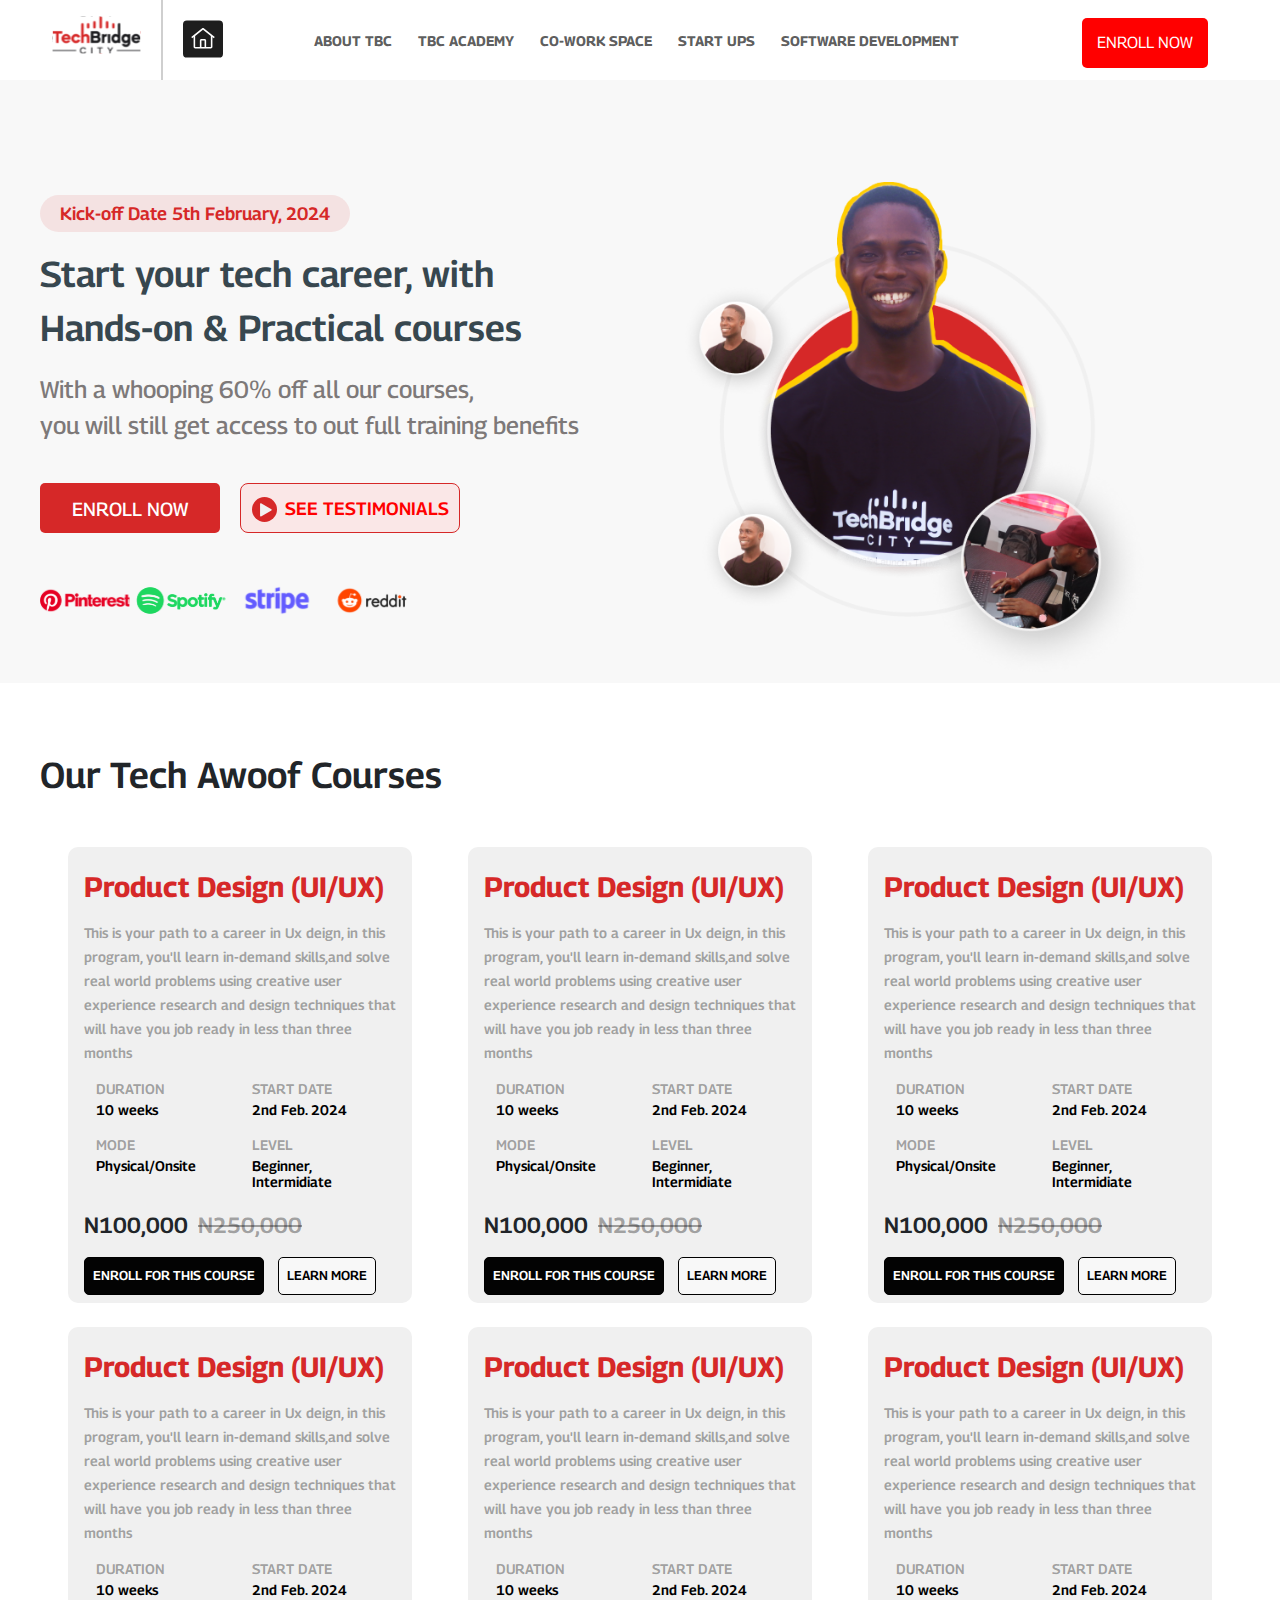
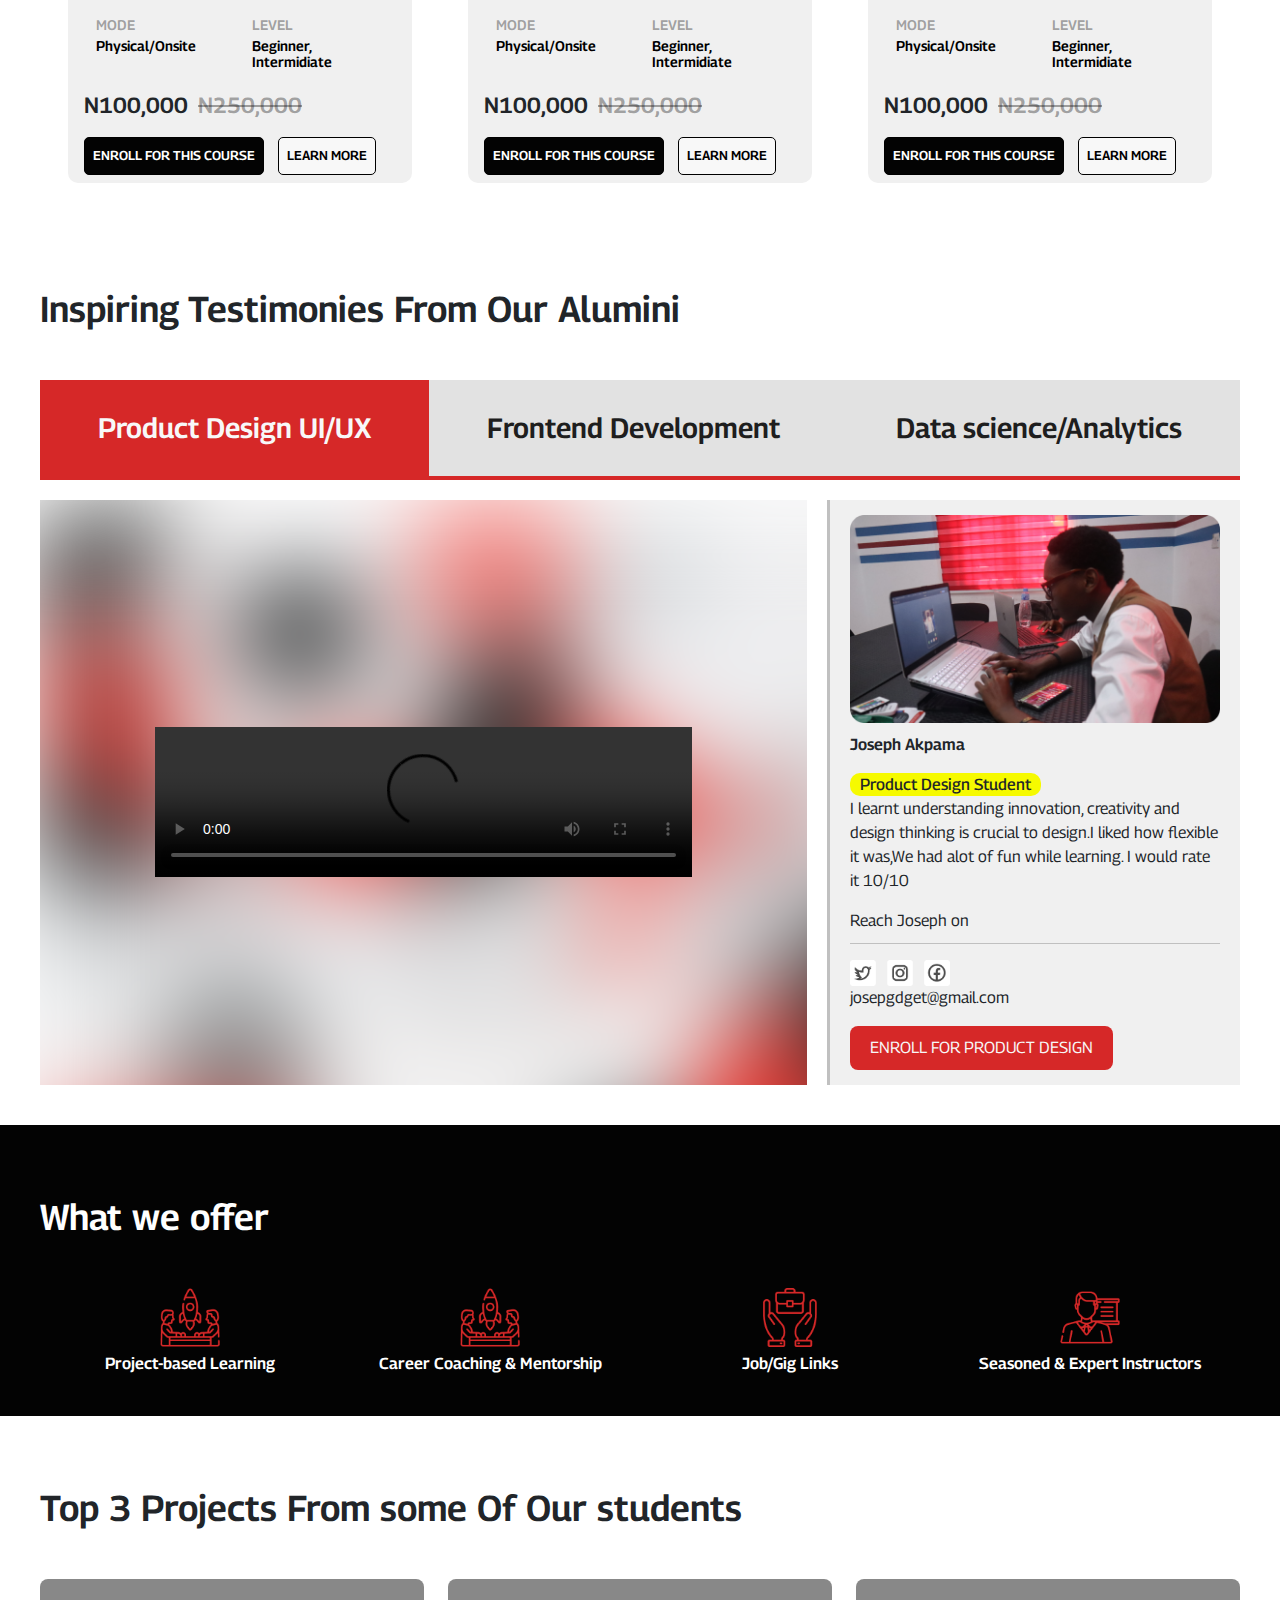
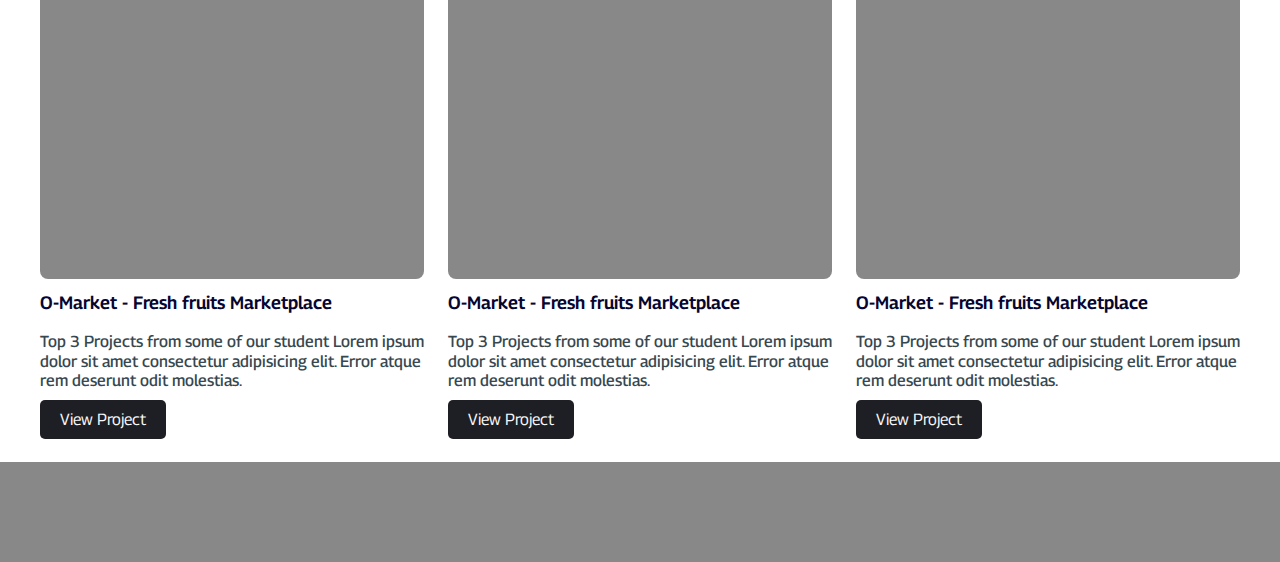
==== commit 9559fee6: "footer made but not complete" ====
--- a/index.html
+++ b/index.html
@@ -803,7 +803,12 @@
 	
 
 
-  <div class="footer-div"><footer class="footer"><h1>Footer</h1></footer></div>
+  <footer class="footer-div">
+	<div>
+	
+	</div>
+  </footer>
+
   <script src="./assets/owl-carousel/docs/assets/vendors/highlight.js"></script>
   <script src="./assets/owl-carousel/docs/assets/js/app.js"></script>
 
